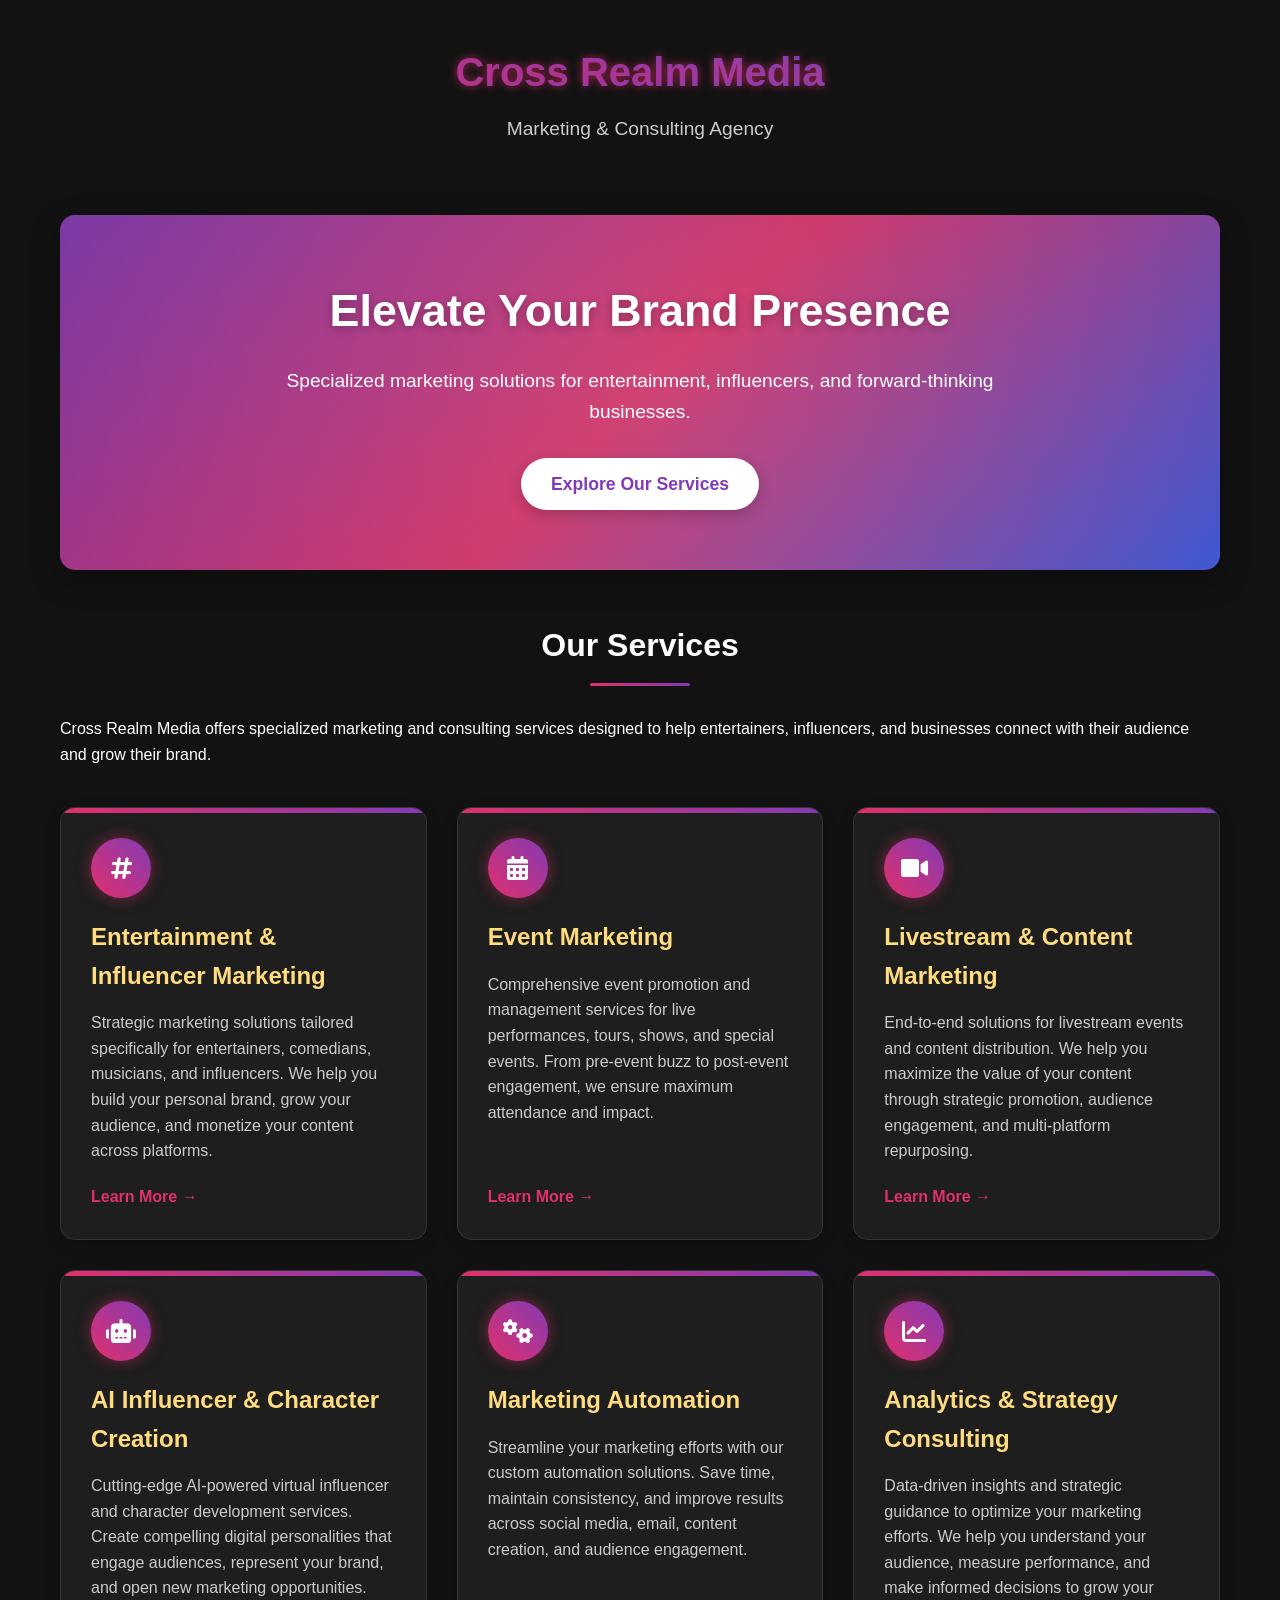
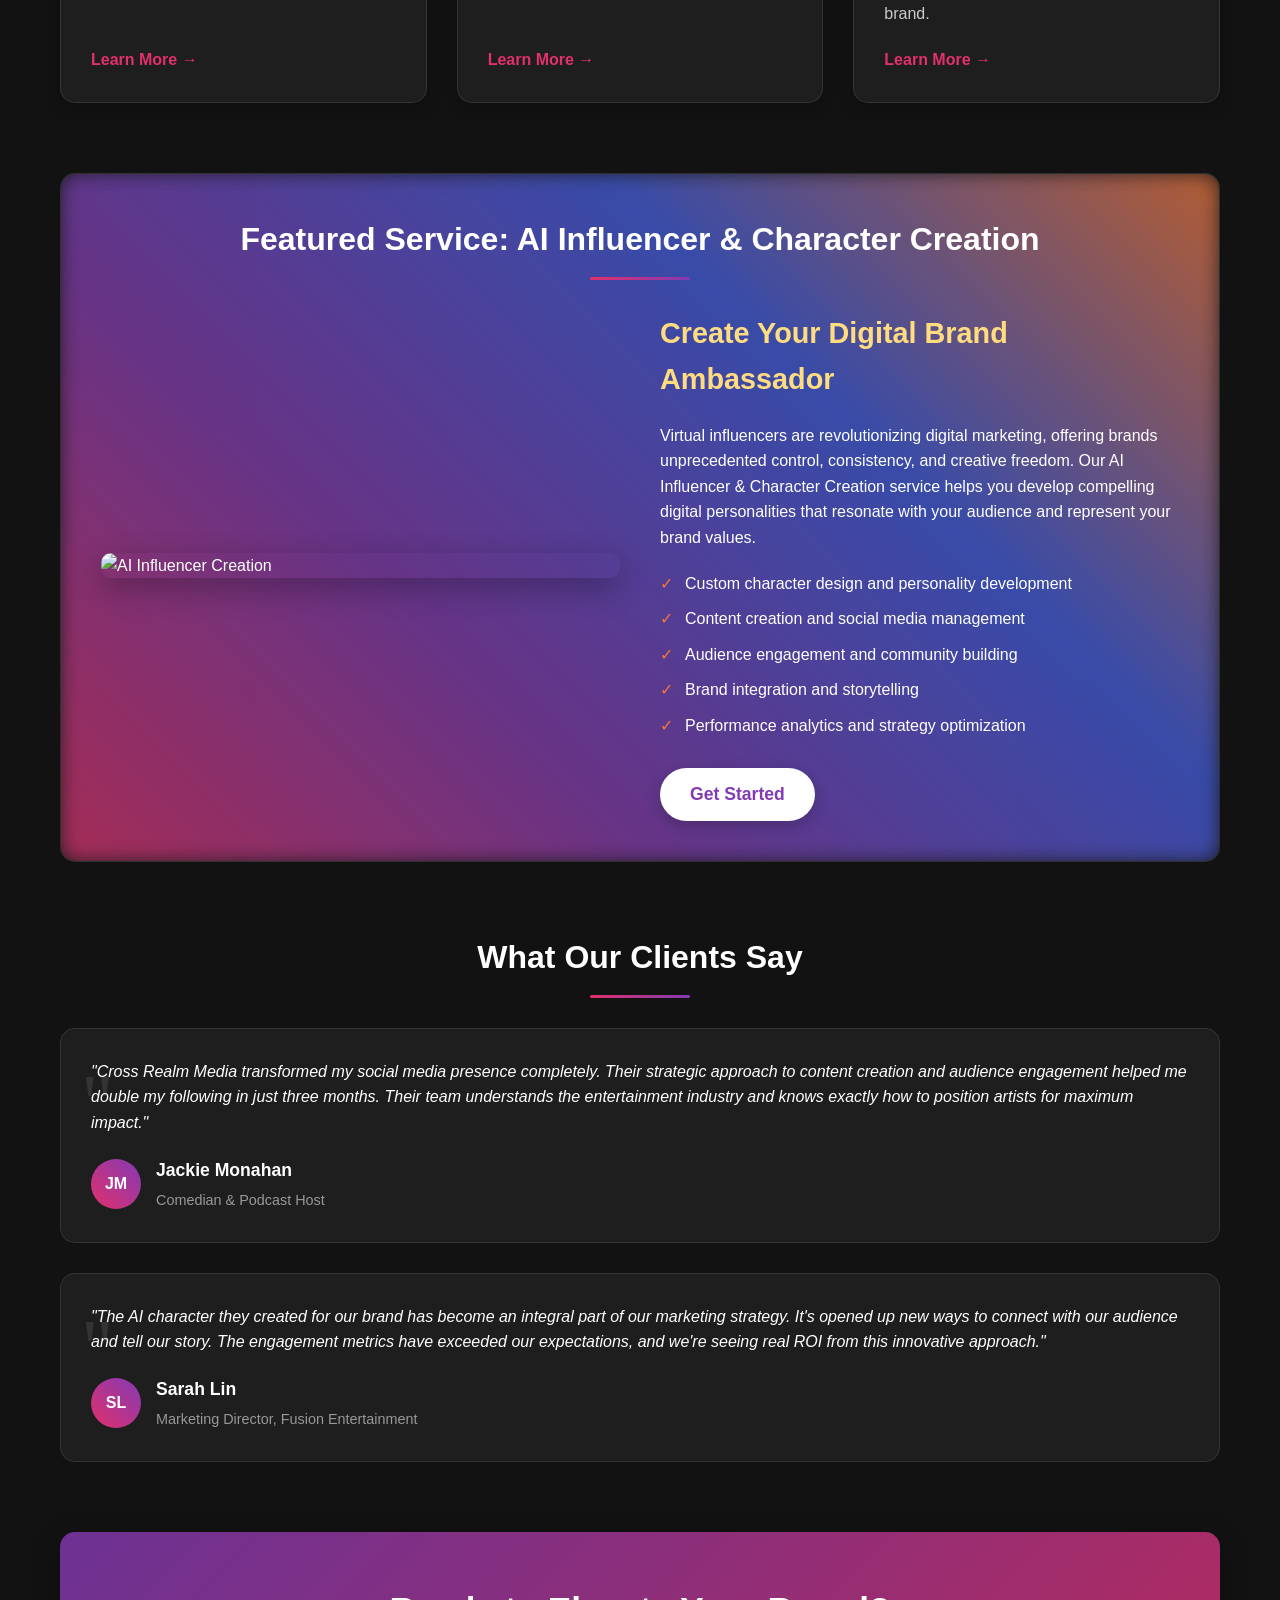
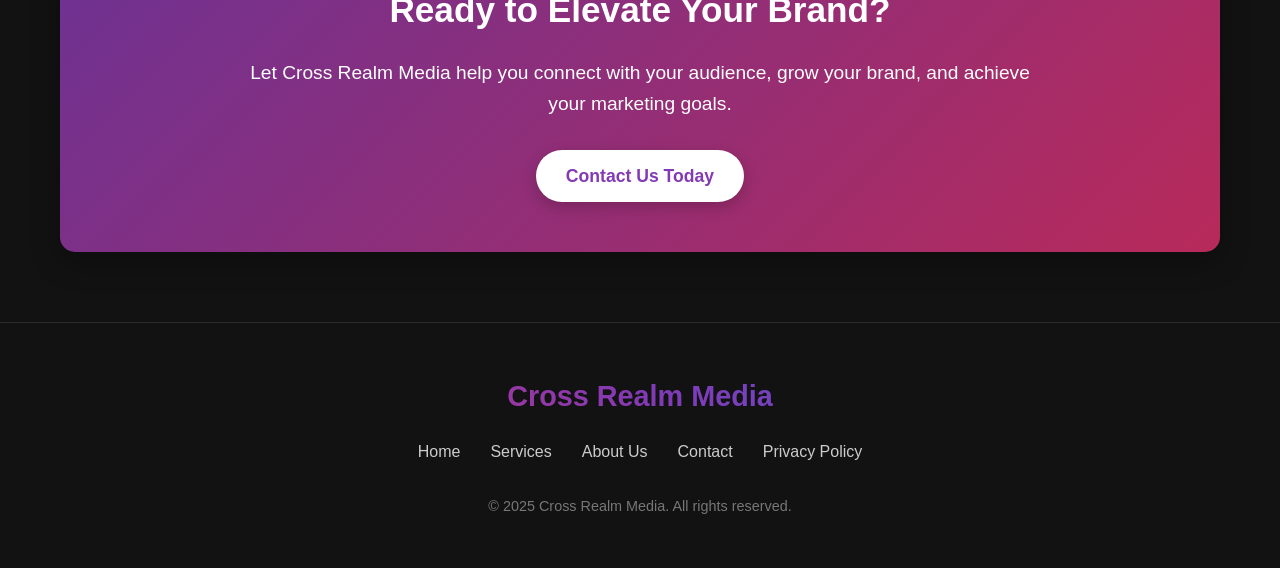
==== index.html @ af44c436 "Add files via upload Update contact buttons and reviewer name" ====
<!DOCTYPE html>
<html lang="en">
<head>
    <meta charset="UTF-8">
    <meta name="viewport" content="width=device-width, initial-scale=1.0">
    <title>Cross Realm Media - Marketing & Consulting Agency</title>
    <style>
        :root {
            --dark-bg: #121212;
            --text-color: #ffffff;
            --accent-pink: #E1306C;
            --accent-purple: #833AB4;
            --accent-orange: #F77737;
            --accent-yellow: #FFDC80;
            --accent-blue: #405DE6;
            --glow: 0 0 10px rgba(225, 48, 108, 0.7);
        }
        
        * {
            margin: 0;
            padding: 0;
            box-sizing: border-box;
        }
        
        body {
            font-family: 'Segoe UI', Tahoma, Geneva, Verdana, sans-serif;
            background-color: var(--dark-bg);
            color: var(--text-color);
            line-height: 1.6;
        }
        
        .container {
            max-width: 1200px;
            margin: 0 auto;
            padding: 0 20px;
        }
        
        header {
            padding: 40px 0;
            text-align: center;
            position: relative;
        }
        
        .logo {
            font-size: 2.5rem;
            font-weight: 700;
            background: linear-gradient(45deg, var(--accent-pink), var(--accent-purple), var(--accent-blue));
            -webkit-background-clip: text;
            background-clip: text;
            -webkit-text-fill-color: transparent;
            margin-bottom: 10px;
            text-shadow: var(--glow);
        }
        
        .tagline {
            font-size: 1.2rem;
            margin-bottom: 30px;
            color: #cccccc;
        }
        
        .hero {
            background: linear-gradient(135deg, rgba(131, 58, 180, 0.9), rgba(225, 48, 108, 0.9), rgba(64, 93, 230, 0.9));
            border-radius: 15px;
            padding: 60px 30px;
            margin-bottom: 50px;
            text-align: center;
            box-shadow: 0 10px 30px rgba(0, 0, 0, 0.3);
            position: relative;
            overflow: hidden;
        }
        
        .hero::before {
            content: '';
            position: absolute;
            top: -50%;
            left: -50%;
            width: 200%;
            height: 200%;
            background: radial-gradient(circle, rgba(255, 255, 255, 0.1) 0%, transparent 60%);
            animation: pulse 15s infinite;
            z-index: 0;
        }
        
        @keyframes pulse {
            0% {
                transform: translate(0, 0);
                opacity: 0.5;
            }
            50% {
                transform: translate(-10%, -10%);
                opacity: 0.3;
            }
            100% {
                transform: translate(0, 0);
                opacity: 0.5;
            }
        }
        
        .hero-content {
            position: relative;
            z-index: 1;
        }
        
        .hero h1 {
            font-size: 2.8rem;
            margin-bottom: 20px;
            text-shadow: 0 2px 10px rgba(0, 0, 0, 0.3);
        }
        
        .hero p {
            font-size: 1.2rem;
            max-width: 800px;
            margin: 0 auto 30px;
        }
        
        .cta-button {
            display: inline-block;
            background-color: #ffffff;
            color: var(--accent-purple);
            padding: 12px 30px;
            border-radius: 30px;
            font-weight: 600;
            font-size: 1.1rem;
            text-decoration: none;
            transition: all 0.3s ease;
            box-shadow: 0 5px 15px rgba(0, 0, 0, 0.2);
        }
        
        .cta-button:hover {
            transform: translateY(-3px);
            box-shadow: 0 8px 20px rgba(0, 0, 0, 0.3);
            background: linear-gradient(45deg, var(--accent-pink), var(--accent-purple));
            color: white;
        }
        
        .section {
            margin-bottom: 70px;
            position: relative;
        }
        
        .section-title {
            font-size: 2rem;
            margin-bottom: 30px;
            text-align: center;
            position: relative;
            padding-bottom: 15px;
        }
        
        .section-title::after {
            content: '';
            position: absolute;
            bottom: 0;
            left: 50%;
            transform: translateX(-50%);
            width: 100px;
            height: 3px;
            background: linear-gradient(to right, var(--accent-pink), var(--accent-purple));
            border-radius: 3px;
        }
        
        .services-grid {
            display: grid;
            grid-template-columns: repeat(auto-fill, minmax(350px, 1fr));
            gap: 30px;
            margin-top: 40px;
        }
        
        .service-card {
            background: rgba(255, 255, 255, 0.05);
            border-radius: 15px;
            padding: 30px;
            transition: all 0.3s ease;
            position: relative;
            overflow: hidden;
            border: 1px solid rgba(255, 255, 255, 0.1);
            box-shadow: 0 5px 15px rgba(0, 0, 0, 0.2);
            height: 100%;
            display: flex;
            flex-direction: column;
        }
        
        .service-card::before {
            content: '';
            position: absolute;
            top: 0;
            left: 0;
            width: 100%;
            height: 5px;
            background: linear-gradient(to right, var(--accent-pink), var(--accent-purple));
        }
        
        .service-card:hover {
            transform: translateY(-10px);
            box-shadow: 0 15px 30px rgba(0, 0, 0, 0.3);
            border-color: rgba(255, 255, 255, 0.2);
        }
        
        .service-card h3 {
            font-size: 1.5rem;
            margin-bottom: 15px;
            color: var(--accent-yellow);
        }
        
        .service-card p {
            margin-bottom: 20px;
            color: #cccccc;
            flex-grow: 1;
        }
        
        .service-icon {
            width: 60px;
            height: 60px;
            background: linear-gradient(45deg, var(--accent-pink), var(--accent-purple));
            border-radius: 50%;
            display: flex;
            align-items: center;
            justify-content: center;
            margin-bottom: 20px;
            box-shadow: 0 0 15px rgba(225, 48, 108, 0.5);
        }
        
        .service-icon i {
            font-size: 24px;
            color: white;
        }
        
        .learn-more {
            display: inline-block;
            color: var(--accent-pink);
            text-decoration: none;
            font-weight: 600;
            transition: all 0.3s ease;
            margin-top: auto;
        }
        
        .learn-more:hover {
            color: var(--accent-yellow);
            transform: translateX(5px);
        }
        
        .featured-section {
            background: rgba(255, 255, 255, 0.03);
            border-radius: 15px;
            padding: 40px;
            margin-top: 50px;
            border: 1px solid rgba(255, 255, 255, 0.1);
            position: relative;
            overflow: hidden;
        }
        
        .featured-section::before {
            content: '';
            position: absolute;
            top: -2px;
            left: -2px;
            right: -2px;
            bottom: -2px;
            background: linear-gradient(45deg, var(--accent-pink), var(--accent-purple), var(--accent-blue), var(--accent-orange));
            border-radius: 17px;
            z-index: -1;
            filter: blur(10px);
            opacity: 0.7;
            animation: glowAnimation 10s linear infinite;
        }
        
        @keyframes glowAnimation {
            0% {
                background-position: 0 0;
            }
            50% {
                background-position: 400% 0;
            }
            100% {
                background-position: 0 0;
            }
        }
        
        .featured-content {
            display: flex;
            flex-wrap: wrap;
            align-items: center;
            gap: 40px;
        }
        
        .featured-image {
            flex: 1;
            min-width: 300px;
            border-radius: 10px;
            overflow: hidden;
            box-shadow: 0 10px 30px rgba(0, 0, 0, 0.3);
        }
        
        .featured-image img {
            width: 100%;
            height: auto;
            display: block;
        }
        
        .featured-text {
            flex: 1;
            min-width: 300px;
        }
        
        .featured-text h3 {
            font-size: 1.8rem;
            margin-bottom: 20px;
            color: var(--accent-yellow);
        }
        
        .featured-text p {
            margin-bottom: 20px;
        }
        
        .featured-list {
            list-style: none;
            margin-top: 20px;
            margin-bottom: 30px;
        }
        
        .featured-list li {
            padding-left: 25px;
            position: relative;
            margin-bottom: 10px;
        }
        
        .featured-list li::before {
            content: '✓';
            position: absolute;
            left: 0;
            color: var(--accent-orange);
        }
        
        .testimonials {
            margin-top: 70px;
        }
        
        .testimonial-card {
            background: rgba(255, 255, 255, 0.05);
            border-radius: 15px;
            padding: 30px;
            margin-bottom: 30px;
            position: relative;
            border: 1px solid rgba(255, 255, 255, 0.1);
        }
        
        .testimonial-card::before {
            content: '"';
            position: absolute;
            top: 10px;
            left: 20px;
            font-size: 5rem;
            color: rgba(255, 255, 255, 0.1);
            font-family: Georgia, serif;
        }
        
        .testimonial-content {
            font-style: italic;
            margin-bottom: 20px;
            position: relative;
            z-index: 1;
        }
        
        .testimonial-author {
            display: flex;
            align-items: center;
        }
        
        .author-avatar {
            width: 50px;
            height: 50px;
            border-radius: 50%;
            margin-right: 15px;
            background: linear-gradient(45deg, var(--accent-pink), var(--accent-purple));
            display: flex;
            align-items: center;
            justify-content: center;
            font-weight: bold;
            color: white;
        }
        
        .author-info h5 {
            font-size: 1.1rem;
            margin-bottom: 5px;
        }
        
        .author-info p {
            font-size: 0.9rem;
            color: #999;
        }
        
        .cta-section {
            background: linear-gradient(135deg, rgba(131, 58, 180, 0.8), rgba(225, 48, 108, 0.8));
            border-radius: 15px;
            padding: 50px 30px;
            text-align: center;
            margin: 70px 0;
            box-shadow: 0 10px 30px rgba(0, 0, 0, 0.3);
        }
        
        .cta-section h2 {
            font-size: 2.2rem;
            margin-bottom: 20px;
        }
        
        .cta-section p {
            font-size: 1.2rem;
            max-width: 800px;
            margin: 0 auto 30px;
        }
        
        footer {
            padding: 50px 0;
            text-align: center;
            border-top: 1px solid rgba(255, 255, 255, 0.1);
        }
        
        .footer-logo {
            font-size: 1.8rem;
            font-weight: 700;
            background: linear-gradient(45deg, var(--accent-pink), var(--accent-purple), var(--accent-blue));
            -webkit-background-clip: text;
            background-clip: text;
            -webkit-text-fill-color: transparent;
            margin-bottom: 20px;
        }
        
        .footer-links {
            display: flex;
            justify-content: center;
            margin-bottom: 30px;
        }
        
        .footer-links a {
            color: #cccccc;
            margin: 0 15px;
            text-decoration: none;
            transition: color 0.3s ease;
        }
        
        .footer-links a:hover {
            color: var(--accent-pink);
        }
        
        .copyright {
            color: #777;
            font-size: 0.9rem;
        }
        
        /* Responsive styles */
        @media (max-width: 768px) {
            .hero {
                padding: 40px 20px;
            }
            
            .hero h1 {
                font-size: 2rem;
            }
            
            .section-title {
                font-size: 1.8rem;
            }
            
            .services-grid {
                grid-template-columns: 1fr;
            }
            
            .featured-content {
                flex-direction: column;
            }
            
            .featured-section {
                padding: 30px 20px;
            }
        }
        
        /* Animation for cards */
        @keyframes fadeIn {
            from {
                opacity: 0;
                transform: translateY(20px);
            }
            to {
                opacity: 1;
                transform: translateY(0);
            }
        }
        
        .service-card {
            animation: fadeIn 0.6s ease-out forwards;
            opacity: 0;
        }
        
        .service-card:nth-child(1) { animation-delay: 0.1s; }
        .service-card:nth-child(2) { animation-delay: 0.2s; }
        .service-card:nth-child(3) { animation-delay: 0.3s; }
        .service-card:nth-child(4) { animation-delay: 0.4s; }
        .service-card:nth-child(5) { animation-delay: 0.5s; }
        .service-card:nth-child(6) { animation-delay: 0.6s; }
    </style>
    <link rel="stylesheet" href="https://cdnjs.cloudflare.com/ajax/libs/font-awesome/6.0.0-beta3/css/all.min.css">
</head>
<body>
    <header>
        <div class="container">
            <div class="logo">Cross Realm Media</div>
            <div class="tagline">Marketing & Consulting Agency</div>
        </div>
    </header>
    
    <div class="container">
        <section class="hero">
            <div class="hero-content">
                <h1>Elevate Your Brand Presence</h1>
                <p>Specialized marketing solutions for entertainment, influencers, and forward-thinking businesses.</p>
                <a href="#services" class="cta-button">Explore Our Services</a>
            </div>
        </section>
        
        <section id="services" class="section">
            <h2 class="section-title">Our Services</h2>
            <p>Cross Realm Media offers specialized marketing and consulting services designed to help entertainers, influencers, and businesses connect with their audience and grow their brand.</p>
            
            <div class="services-grid">
                <div class="service-card">
                    <div class="service-icon">
                        <i class="fas fa-hashtag"></i>
                    </div>
                    <h3>Entertainment & Influencer Marketing</h3>
                    <p>Strategic marketing solutions tailored specifically for entertainers, comedians, musicians, and influencers. We help you build your personal brand, grow your audience, and monetize your content across platforms.</p>
                    <a href="#" class="learn-more">Learn More →</a>
                </div>
                
                <div class="service-card">
                    <div class="service-icon">
                        <i class="fas fa-calendar-alt"></i>
                    </div>
                    <h3>Event Marketing</h3>
                    <p>Comprehensive event promotion and management services for live performances, tours, shows, and special events. From pre-event buzz to post-event engagement, we ensure maximum attendance and impact.</p>
                    <a href="#" class="learn-more">Learn More →</a>
                </div>
                
                <div class="service-card">
                    <div class="service-icon">
                        <i class="fas fa-video"></i>
                    </div>
                    <h3>Livestream & Content Marketing</h3>
                    <p>End-to-end solutions for livestream events and content distribution. We help you maximize the value of your content through strategic promotion, audience engagement, and multi-platform repurposing.</p>
                    <a href="#" class="learn-more">Learn More →</a>
                </div>
                
                <div class="service-card">
                    <div class="service-icon">
                        <i class="fas fa-robot"></i>
                    </div>
                    <h3>AI Influencer & Character Creation</h3>
                    <p>Cutting-edge AI-powered virtual influencer and character development services. Create compelling digital personalities that engage audiences, represent your brand, and open new marketing opportunities.</p>
                    <a href="#" class="learn-more">Learn More →</a>
                </div>
                
                <div class="service-card">
                    <div class="service-icon">
                        <i class="fas fa-cogs"></i>
                    </div>
                    <h3>Marketing Automation</h3>
                    <p>Streamline your marketing efforts with our custom automation solutions. Save time, maintain consistency, and improve results across social media, email, content creation, and audience engagement.</p>
                    <a href="#" class="learn-more">Learn More →</a>
                </div>
                
                <div class="service-card">
                    <div class="service-icon">
                        <i class="fas fa-chart-line"></i>
                    </div>
                    <h3>Analytics & Strategy Consulting</h3>
                    <p>Data-driven insights and strategic guidance to optimize your marketing efforts. We help you understand your audience, measure performance, and make informed decisions to grow your brand.</p>
                    <a href="#" class="learn-more">Learn More →</a>
                </div>
            </div>
        </section>
        
        <section class="featured-section">
            <h2 class="section-title">Featured Service: AI Influencer & Character Creation</h2>
            
            <div class="featured-content">
                <div class="featured-image">
                    <img src="https://images.unsplash.com/photo-1633265486064-086b219458ec?ixlib=rb-4.0.3&ixid=M3wxMjA3fDB8MHxwaG90by1wYWdlfHx8fGVufDB8fHx8fA%3D%3D&auto=format&fit=crop&w=600&q=80" alt="AI Influencer Creation">
                </div>
                
                <div class="featured-text">
                    <h3>Create Your Digital Brand Ambassador</h3>
                    <p>Virtual influencers are revolutionizing digital marketing, offering brands unprecedented control, consistency, and creative freedom. Our AI Influencer & Character Creation service helps you develop compelling digital personalities that resonate with your audience and represent your brand values.</p>
                    
                    <ul class="featured-list">
                        <li>Custom character design and personality development</li>
                        <li>Content creation and social media management</li>
                        <li>Audience engagement and community building</li>
                        <li>Brand integration and storytelling</li>
                        <li>Performance analytics and strategy optimization</li>
                    </ul>
                    
                    <a href="mailto:Jay@crossrealmmedia.com" class="cta-button">Get Started</a>
                </div>
            </div>
        </section>
        
        <section class="testimonials">
            <h2 class="section-title">What Our Clients Say</h2>
            
            <div class="testimonial-card">
                <div class="testimonial-content">
                    "Cross Realm Media transformed my social media presence completely. Their strategic approach to content creation and audience engagement helped me double my following in just three months. Their team understands the entertainment industry and knows exactly how to position artists for maximum impact."
                </div>
                <div class="testimonial-author">
                    <div class="author-avatar">JM</div>
                    <div class="author-info">
                        <h5>Jackie Monahan</h5>
                        <p>Comedian & Podcast Host</p>
                    </div>
                </div>
            </div>
            
            <div class="testimonial-card">
                <div class="testimonial-content">
                    "The AI character they created for our brand has become an integral part of our marketing strategy. It's opened up new ways to connect with our audience and tell our story. The engagement metrics have exceeded our expectations, and we're seeing real ROI from this innovative approach."
                </div>
                <div class="testimonial-author">
                    <div class="author-avatar">SL</div>
                    <div class="author-info">
                        <h5>Sarah Lin</h5>
                        <p>Marketing Director, Fusion Entertainment</p>
                    </div>
                </div>
            </div>
        </section>
        
        <section class="cta-section">
            <h2>Ready to Elevate Your Brand?</h2>
            <p>Let Cross Realm Media help you connect with your audience, grow your brand, and achieve your marketing goals.</p>
            <a href="mailto:Jay@crossrealmmedia.com" class="cta-button">Contact Us Today</a>
        </section>
    </div>
    
    <footer>
        <div class="container">
            <div class="footer-logo">Cross Realm Media</div>
            <div class="footer-links">
                <a href="#">Home</a>
                <a href="#services">Services</a>
                <a href="#">About Us</a>
                <a href="#">Contact</a>
                <a href="#">Privacy Policy</a>
            </div>
            <div class="copyright">© 2025 Cross Realm Media. All rights reserved.</div>
        </div>
    </footer>
</body>
</html>
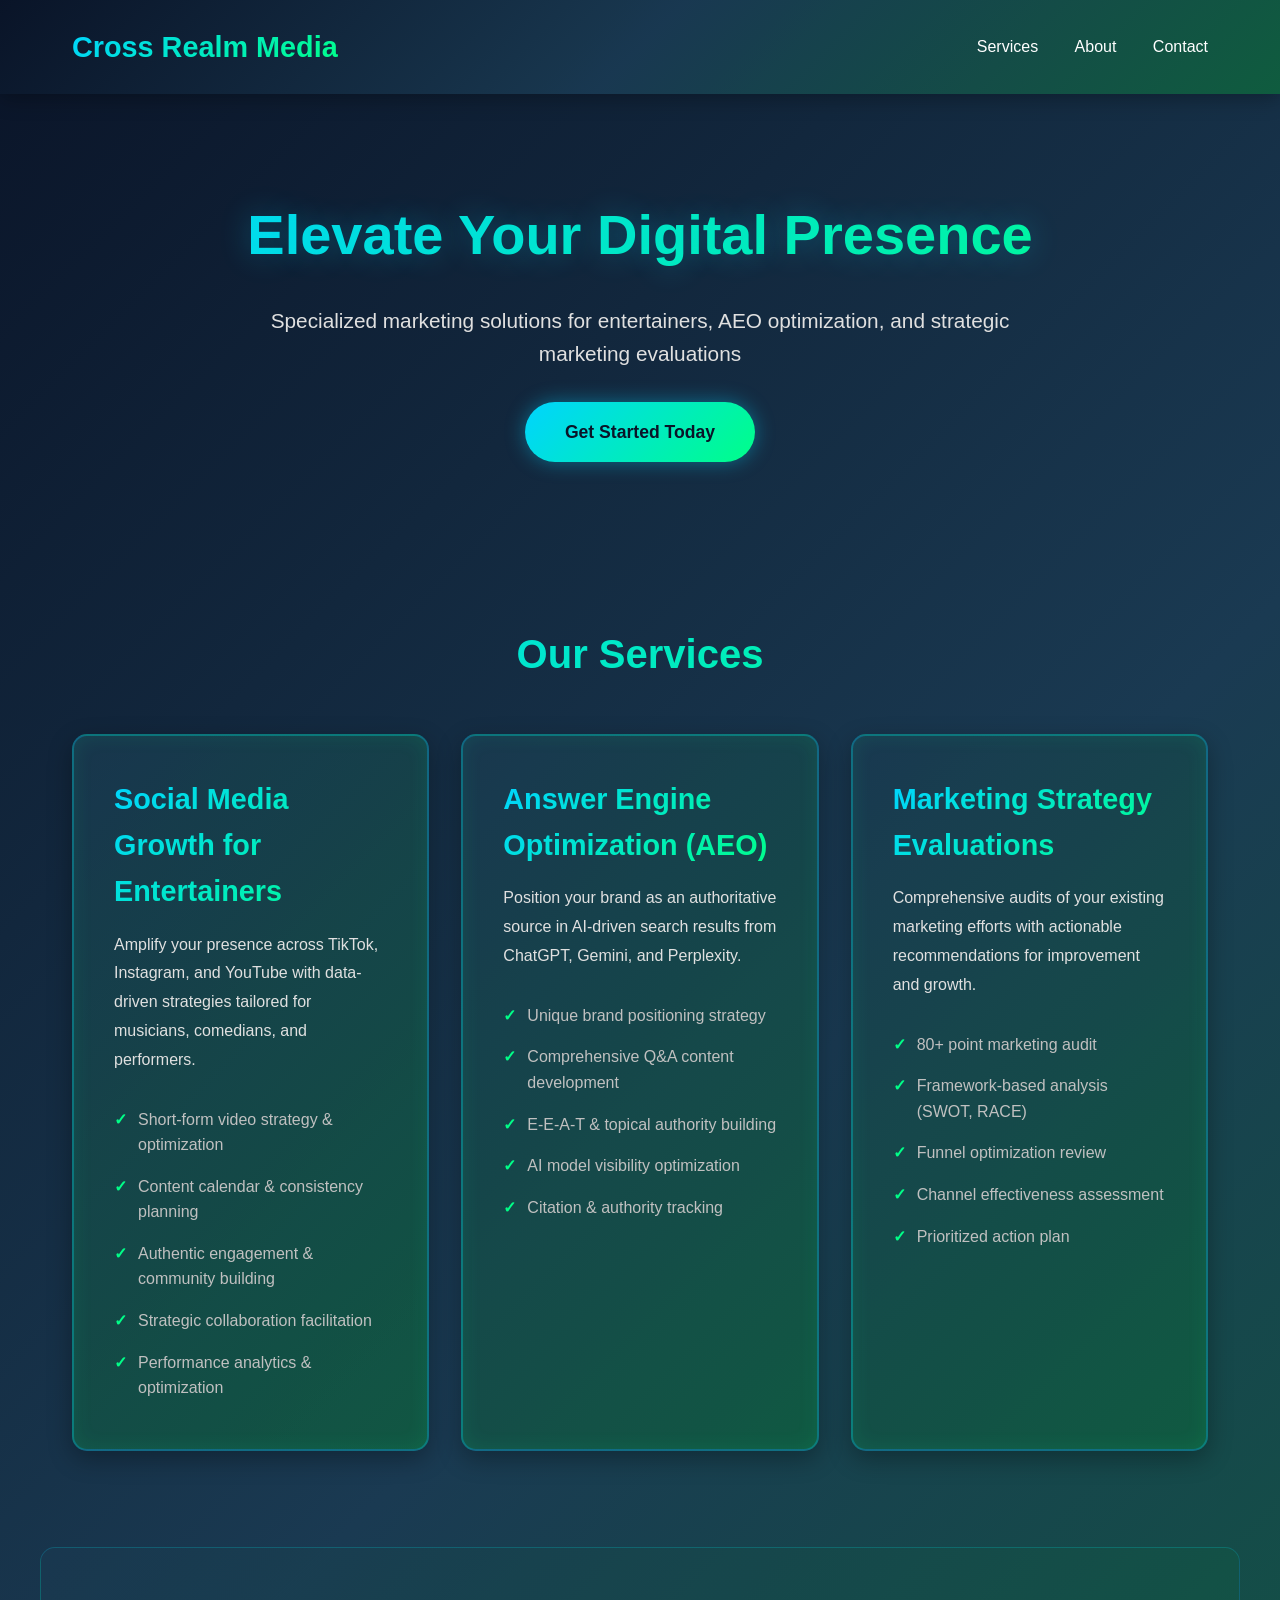
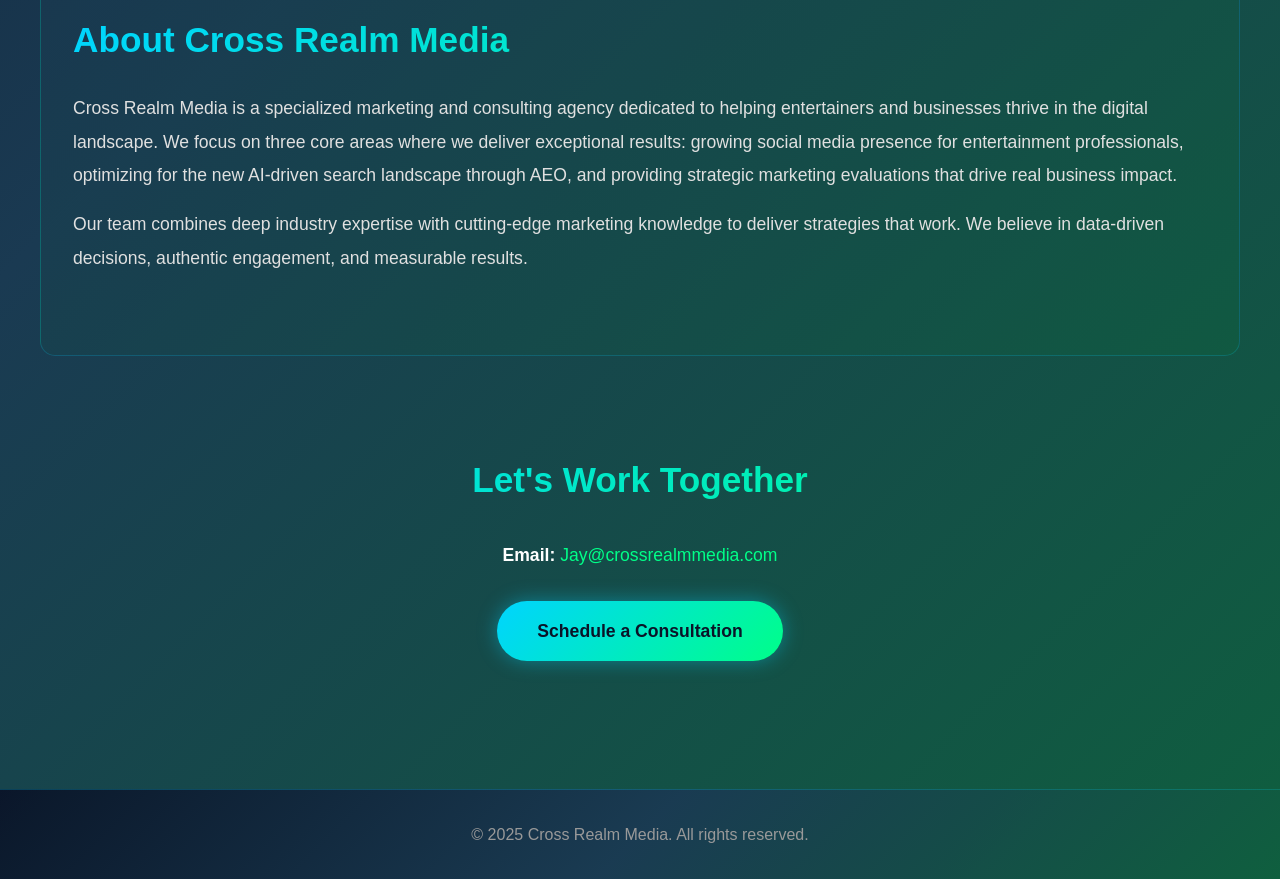
==== commit dc17d637: "Add files via upload" ====
--- a/index.html
+++ b/index.html
@@ -3,654 +3,384 @@
 <head>
     <meta charset="UTF-8">
     <meta name="viewport" content="width=device-width, initial-scale=1.0">
-    <title>Cross Realm Media - Marketing & Consulting Agency</title>
+    <title>Cross Realm Media - Social Media Growth, AEO & Marketing Strategy</title>
     <style>
-        :root {
-            --dark-bg: #121212;
-            --text-color: #ffffff;
-            --accent-pink: #E1306C;
-            --accent-purple: #833AB4;
-            --accent-orange: #F77737;
-            --accent-yellow: #FFDC80;
-            --accent-blue: #405DE6;
-            --glow: 0 0 10px rgba(225, 48, 108, 0.7);
-        }
-        
         * {
             margin: 0;
             padding: 0;
             box-sizing: border-box;
         }
-        
+
         body {
             font-family: 'Segoe UI', Tahoma, Geneva, Verdana, sans-serif;
-            background-color: var(--dark-bg);
-            color: var(--text-color);
             line-height: 1.6;
-        }
-        
-        .container {
-            max-width: 1200px;
-            margin: 0 auto;
-            padding: 0 20px;
-        }
-        
+            color: #333;
+            background: linear-gradient(135deg, #0a1428 0%, #1a3a52 50%, #0f5f3f 100%);
+            min-height: 100vh;
+        }
+
+        /* Header & Navigation */
         header {
-            padding: 40px 0;
-            text-align: center;
+            background: linear-gradient(135deg, rgba(10, 20, 40, 0.95) 0%, rgba(26, 58, 82, 0.95) 50%, rgba(15, 95, 63, 0.95) 100%);
+            padding: 1.5rem 0;
+            position: sticky;
+            top: 0;
+            z-index: 100;
+            box-shadow: 0 4px 20px rgba(0, 0, 0, 0.3);
+        }
+
+        .header-container {
+            max-width: 1200px;
+            margin: 0 auto;
+            padding: 0 2rem;
+            display: flex;
+            justify-content: space-between;
+            align-items: center;
+        }
+
+        .logo {
+            font-size: 1.8rem;
+            font-weight: bold;
+            background: linear-gradient(135deg, #00d4ff 0%, #00ff88 100%);
+            -webkit-background-clip: text;
+            -webkit-text-fill-color: transparent;
+            background-clip: text;
+            text-decoration: none;
+        }
+
+        nav a {
+            color: #fff;
+            text-decoration: none;
+            margin-left: 2rem;
+            font-weight: 500;
+            transition: color 0.3s ease;
             position: relative;
         }
-        
-        .logo {
-            font-size: 2.5rem;
-            font-weight: 700;
-            background: linear-gradient(45deg, var(--accent-pink), var(--accent-purple), var(--accent-blue));
-            -webkit-background-clip: text;
-            background-clip: text;
-            -webkit-text-fill-color: transparent;
-            margin-bottom: 10px;
-            text-shadow: var(--glow);
-        }
-        
-        .tagline {
-            font-size: 1.2rem;
-            margin-bottom: 30px;
-            color: #cccccc;
-        }
-        
-        .hero {
-            background: linear-gradient(135deg, rgba(131, 58, 180, 0.9), rgba(225, 48, 108, 0.9), rgba(64, 93, 230, 0.9));
-            border-radius: 15px;
-            padding: 60px 30px;
-            margin-bottom: 50px;
-            text-align: center;
-            box-shadow: 0 10px 30px rgba(0, 0, 0, 0.3);
-            position: relative;
-            overflow: hidden;
-        }
-        
-        .hero::before {
+
+        nav a:hover {
+            color: #00ff88;
+        }
+
+        nav a::after {
             content: '';
             position: absolute;
-            top: -50%;
-            left: -50%;
-            width: 200%;
-            height: 200%;
-            background: radial-gradient(circle, rgba(255, 255, 255, 0.1) 0%, transparent 60%);
-            animation: pulse 15s infinite;
-            z-index: 0;
-        }
-        
-        @keyframes pulse {
-            0% {
-                transform: translate(0, 0);
-                opacity: 0.5;
-            }
-            50% {
-                transform: translate(-10%, -10%);
-                opacity: 0.3;
-            }
-            100% {
-                transform: translate(0, 0);
-                opacity: 0.5;
-            }
-        }
-        
-        .hero-content {
-            position: relative;
-            z-index: 1;
-        }
-        
+            bottom: -5px;
+            left: 0;
+            width: 0;
+            height: 2px;
+            background: linear-gradient(90deg, #00d4ff, #00ff88);
+            transition: width 0.3s ease;
+        }
+
+        nav a:hover::after {
+            width: 100%;
+        }
+
+        /* Hero Section */
+        .hero {
+            max-width: 1200px;
+            margin: 0 auto;
+            padding: 6rem 2rem;
+            text-align: center;
+            color: white;
+        }
+
         .hero h1 {
-            font-size: 2.8rem;
-            margin-bottom: 20px;
-            text-shadow: 0 2px 10px rgba(0, 0, 0, 0.3);
-        }
-        
+            font-size: 3.5rem;
+            margin-bottom: 1.5rem;
+            background: linear-gradient(135deg, #00d4ff 0%, #00ff88 100%);
+            -webkit-background-clip: text;
+            -webkit-text-fill-color: transparent;
+            background-clip: text;
+            text-shadow: 0 0 30px rgba(0, 212, 255, 0.3);
+        }
+
         .hero p {
-            font-size: 1.2rem;
+            font-size: 1.3rem;
+            margin-bottom: 2rem;
+            color: #e0e0e0;
             max-width: 800px;
-            margin: 0 auto 30px;
-        }
-        
+            margin-left: auto;
+            margin-right: auto;
+        }
+
         .cta-button {
             display: inline-block;
-            background-color: #ffffff;
-            color: var(--accent-purple);
-            padding: 12px 30px;
-            border-radius: 30px;
-            font-weight: 600;
+            padding: 1rem 2.5rem;
+            background: linear-gradient(135deg, #00d4ff 0%, #00ff88 100%);
+            color: #0a1428;
+            text-decoration: none;
+            border-radius: 50px;
+            font-weight: bold;
             font-size: 1.1rem;
-            text-decoration: none;
             transition: all 0.3s ease;
-            box-shadow: 0 5px 15px rgba(0, 0, 0, 0.2);
-        }
-        
+            box-shadow: 0 0 20px rgba(0, 212, 255, 0.4);
+            border: none;
+            cursor: pointer;
+        }
+
         .cta-button:hover {
             transform: translateY(-3px);
-            box-shadow: 0 8px 20px rgba(0, 0, 0, 0.3);
-            background: linear-gradient(45deg, var(--accent-pink), var(--accent-purple));
-            color: white;
-        }
-        
-        .section {
-            margin-bottom: 70px;
-            position: relative;
-        }
-        
+            box-shadow: 0 0 30px rgba(0, 255, 136, 0.6);
+        }
+
+        /* Services Section */
+        .services {
+            max-width: 1200px;
+            margin: 0 auto;
+            padding: 4rem 2rem;
+        }
+
         .section-title {
-            font-size: 2rem;
-            margin-bottom: 30px;
             text-align: center;
-            position: relative;
-            padding-bottom: 15px;
-        }
-        
-        .section-title::after {
-            content: '';
-            position: absolute;
-            bottom: 0;
-            left: 50%;
-            transform: translateX(-50%);
-            width: 100px;
-            height: 3px;
-            background: linear-gradient(to right, var(--accent-pink), var(--accent-purple));
-            border-radius: 3px;
-        }
-        
+            font-size: 2.5rem;
+            margin-bottom: 3rem;
+            color: white;
+            background: linear-gradient(135deg, #00d4ff 0%, #00ff88 100%);
+            -webkit-background-clip: text;
+            -webkit-text-fill-color: transparent;
+            background-clip: text;
+        }
+
         .services-grid {
             display: grid;
-            grid-template-columns: repeat(auto-fill, minmax(350px, 1fr));
-            gap: 30px;
-            margin-top: 40px;
-        }
-        
+            grid-template-columns: repeat(auto-fit, minmax(300px, 1fr));
+            gap: 2rem;
+        }
+
         .service-card {
-            background: rgba(255, 255, 255, 0.05);
+            background: linear-gradient(135deg, rgba(26, 58, 82, 0.8) 0%, rgba(15, 95, 63, 0.8) 100%);
+            padding: 2.5rem;
             border-radius: 15px;
-            padding: 30px;
+            border: 2px solid rgba(0, 212, 255, 0.3);
             transition: all 0.3s ease;
+            box-shadow: 0 8px 25px rgba(0, 0, 0, 0.3), inset 0 0 20px rgba(0, 255, 136, 0.1);
+            color: white;
+        }
+
+        .service-card:hover {
+            border-color: rgba(0, 255, 136, 0.6);
+            box-shadow: 0 12px 35px rgba(0, 212, 255, 0.4), inset 0 0 30px rgba(0, 255, 136, 0.2);
+            transform: translateY(-5px);
+        }
+
+        .service-card h3 {
+            font-size: 1.8rem;
+            margin-bottom: 1rem;
+            background: linear-gradient(135deg, #00d4ff 0%, #00ff88 100%);
+            -webkit-background-clip: text;
+            -webkit-text-fill-color: transparent;
+            background-clip: text;
+        }
+
+        .service-card p {
+            color: #e0e0e0;
+            margin-bottom: 1.5rem;
+            line-height: 1.8;
+        }
+
+        .service-features {
+            list-style: none;
+            margin-top: 1.5rem;
+        }
+
+        .service-features li {
+            padding: 0.5rem 0;
+            padding-left: 1.5rem;
             position: relative;
-            overflow: hidden;
-            border: 1px solid rgba(255, 255, 255, 0.1);
-            box-shadow: 0 5px 15px rgba(0, 0, 0, 0.2);
-            height: 100%;
-            display: flex;
-            flex-direction: column;
-        }
-        
-        .service-card::before {
-            content: '';
-            position: absolute;
-            top: 0;
-            left: 0;
-            width: 100%;
-            height: 5px;
-            background: linear-gradient(to right, var(--accent-pink), var(--accent-purple));
-        }
-        
-        .service-card:hover {
-            transform: translateY(-10px);
-            box-shadow: 0 15px 30px rgba(0, 0, 0, 0.3);
-            border-color: rgba(255, 255, 255, 0.2);
-        }
-        
-        .service-card h3 {
-            font-size: 1.5rem;
-            margin-bottom: 15px;
-            color: var(--accent-yellow);
-        }
-        
-        .service-card p {
-            margin-bottom: 20px;
-            color: #cccccc;
-            flex-grow: 1;
-        }
-        
-        .service-icon {
-            width: 60px;
-            height: 60px;
-            background: linear-gradient(45deg, var(--accent-pink), var(--accent-purple));
-            border-radius: 50%;
-            display: flex;
-            align-items: center;
-            justify-content: center;
-            margin-bottom: 20px;
-            box-shadow: 0 0 15px rgba(225, 48, 108, 0.5);
-        }
-        
-        .service-icon i {
-            font-size: 24px;
-            color: white;
-        }
-        
-        .learn-more {
-            display: inline-block;
-            color: var(--accent-pink);
-            text-decoration: none;
-            font-weight: 600;
-            transition: all 0.3s ease;
-            margin-top: auto;
-        }
-        
-        .learn-more:hover {
-            color: var(--accent-yellow);
-            transform: translateX(5px);
-        }
-        
-        .featured-section {
-            background: rgba(255, 255, 255, 0.03);
-            border-radius: 15px;
-            padding: 40px;
-            margin-top: 50px;
-            border: 1px solid rgba(255, 255, 255, 0.1);
-            position: relative;
-            overflow: hidden;
-        }
-        
-        .featured-section::before {
-            content: '';
-            position: absolute;
-            top: -2px;
-            left: -2px;
-            right: -2px;
-            bottom: -2px;
-            background: linear-gradient(45deg, var(--accent-pink), var(--accent-purple), var(--accent-blue), var(--accent-orange));
-            border-radius: 17px;
-            z-index: -1;
-            filter: blur(10px);
-            opacity: 0.7;
-            animation: glowAnimation 10s linear infinite;
-        }
-        
-        @keyframes glowAnimation {
-            0% {
-                background-position: 0 0;
-            }
-            50% {
-                background-position: 400% 0;
-            }
-            100% {
-                background-position: 0 0;
-            }
-        }
-        
-        .featured-content {
-            display: flex;
-            flex-wrap: wrap;
-            align-items: center;
-            gap: 40px;
-        }
-        
-        .featured-image {
-            flex: 1;
-            min-width: 300px;
-            border-radius: 10px;
-            overflow: hidden;
-            box-shadow: 0 10px 30px rgba(0, 0, 0, 0.3);
-        }
-        
-        .featured-image img {
-            width: 100%;
-            height: auto;
-            display: block;
-        }
-        
-        .featured-text {
-            flex: 1;
-            min-width: 300px;
-        }
-        
-        .featured-text h3 {
-            font-size: 1.8rem;
-            margin-bottom: 20px;
-            color: var(--accent-yellow);
-        }
-        
-        .featured-text p {
-            margin-bottom: 20px;
-        }
-        
-        .featured-list {
-            list-style: none;
-            margin-top: 20px;
-            margin-bottom: 30px;
-        }
-        
-        .featured-list li {
-            padding-left: 25px;
-            position: relative;
-            margin-bottom: 10px;
-        }
-        
-        .featured-list li::before {
+            color: #c0c0c0;
+        }
+
+        .service-features li:before {
             content: '✓';
             position: absolute;
             left: 0;
-            color: var(--accent-orange);
-        }
-        
-        .testimonials {
-            margin-top: 70px;
-        }
-        
-        .testimonial-card {
-            background: rgba(255, 255, 255, 0.05);
+            color: #00ff88;
+            font-weight: bold;
+        }
+
+        /* About Section */
+        .about {
+            max-width: 1200px;
+            margin: 0 auto;
+            padding: 4rem 2rem;
+            background: linear-gradient(135deg, rgba(26, 58, 82, 0.5) 0%, rgba(15, 95, 63, 0.5) 100%);
             border-radius: 15px;
-            padding: 30px;
-            margin-bottom: 30px;
-            position: relative;
-            border: 1px solid rgba(255, 255, 255, 0.1);
-        }
-        
-        .testimonial-card::before {
-            content: '"';
-            position: absolute;
-            top: 10px;
-            left: 20px;
-            font-size: 5rem;
-            color: rgba(255, 255, 255, 0.1);
-            font-family: Georgia, serif;
-        }
-        
-        .testimonial-content {
-            font-style: italic;
-            margin-bottom: 20px;
-            position: relative;
-            z-index: 1;
-        }
-        
-        .testimonial-author {
-            display: flex;
-            align-items: center;
-        }
-        
-        .author-avatar {
-            width: 50px;
-            height: 50px;
-            border-radius: 50%;
-            margin-right: 15px;
-            background: linear-gradient(45deg, var(--accent-pink), var(--accent-purple));
-            display: flex;
-            align-items: center;
-            justify-content: center;
-            font-weight: bold;
-            color: white;
-        }
-        
-        .author-info h5 {
+            margin-top: 2rem;
+            margin-bottom: 2rem;
+            border: 1px solid rgba(0, 212, 255, 0.2);
+        }
+
+        .about h2 {
+            font-size: 2.2rem;
+            margin-bottom: 1.5rem;
+            color: white;
+            background: linear-gradient(135deg, #00d4ff 0%, #00ff88 100%);
+            -webkit-background-clip: text;
+            -webkit-text-fill-color: transparent;
+            background-clip: text;
+        }
+
+        .about p {
+            color: #e0e0e0;
             font-size: 1.1rem;
-            margin-bottom: 5px;
-        }
-        
-        .author-info p {
-            font-size: 0.9rem;
-            color: #999;
-        }
-        
-        .cta-section {
-            background: linear-gradient(135deg, rgba(131, 58, 180, 0.8), rgba(225, 48, 108, 0.8));
-            border-radius: 15px;
-            padding: 50px 30px;
+            line-height: 1.9;
+            margin-bottom: 1rem;
+        }
+
+        /* Contact Section */
+        .contact {
+            max-width: 1200px;
+            margin: 0 auto;
+            padding: 4rem 2rem;
             text-align: center;
-            margin: 70px 0;
-            box-shadow: 0 10px 30px rgba(0, 0, 0, 0.3);
-        }
-        
-        .cta-section h2 {
+        }
+
+        .contact h2 {
             font-size: 2.2rem;
-            margin-bottom: 20px;
-        }
-        
-        .cta-section p {
-            font-size: 1.2rem;
-            max-width: 800px;
-            margin: 0 auto 30px;
-        }
-        
-        footer {
-            padding: 50px 0;
-            text-align: center;
-            border-top: 1px solid rgba(255, 255, 255, 0.1);
-        }
-        
-        .footer-logo {
-            font-size: 1.8rem;
-            font-weight: 700;
-            background: linear-gradient(45deg, var(--accent-pink), var(--accent-purple), var(--accent-blue));
-            -webkit-background-clip: text;
-            background-clip: text;
-            -webkit-text-fill-color: transparent;
-            margin-bottom: 20px;
-        }
-        
-        .footer-links {
+            margin-bottom: 2rem;
+            color: white;
+            background: linear-gradient(135deg, #00d4ff 0%, #00ff88 100%);
+            -webkit-background-clip: text;
+            -webkit-text-fill-color: transparent;
+            background-clip: text;
+        }
+
+        .contact-info {
             display: flex;
             justify-content: center;
-            margin-bottom: 30px;
-        }
-        
-        .footer-links a {
-            color: #cccccc;
-            margin: 0 15px;
+            gap: 2rem;
+            flex-wrap: wrap;
+            margin-bottom: 2rem;
+        }
+
+        .contact-item {
+            color: white;
+            font-size: 1.1rem;
+        }
+
+        .contact-item a {
+            color: #00ff88;
             text-decoration: none;
             transition: color 0.3s ease;
         }
-        
-        .footer-links a:hover {
-            color: var(--accent-pink);
-        }
-        
-        .copyright {
-            color: #777;
-            font-size: 0.9rem;
-        }
-        
-        /* Responsive styles */
+
+        .contact-item a:hover {
+            color: #00d4ff;
+        }
+
+        /* Footer */
+        footer {
+            background: linear-gradient(135deg, rgba(10, 20, 40, 0.95) 0%, rgba(26, 58, 82, 0.95) 50%, rgba(15, 95, 63, 0.95) 100%);
+            color: #999;
+            text-align: center;
+            padding: 2rem;
+            margin-top: 4rem;
+            border-top: 1px solid rgba(0, 212, 255, 0.2);
+        }
+
+        /* Responsive */
         @media (max-width: 768px) {
-            .hero {
-                padding: 40px 20px;
-            }
-            
             .hero h1 {
-                font-size: 2rem;
-            }
-            
-            .section-title {
-                font-size: 1.8rem;
-            }
-            
+                font-size: 2.5rem;
+            }
+
+            .hero p {
+                font-size: 1rem;
+            }
+
+            nav a {
+                margin-left: 1rem;
+                font-size: 0.9rem;
+            }
+
             .services-grid {
                 grid-template-columns: 1fr;
             }
-            
-            .featured-content {
-                flex-direction: column;
-            }
-            
-            .featured-section {
-                padding: 30px 20px;
-            }
-        }
-        
-        /* Animation for cards */
-        @keyframes fadeIn {
-            from {
-                opacity: 0;
-                transform: translateY(20px);
-            }
-            to {
-                opacity: 1;
-                transform: translateY(0);
-            }
-        }
-        
-        .service-card {
-            animation: fadeIn 0.6s ease-out forwards;
-            opacity: 0;
-        }
-        
-        .service-card:nth-child(1) { animation-delay: 0.1s; }
-        .service-card:nth-child(2) { animation-delay: 0.2s; }
-        .service-card:nth-child(3) { animation-delay: 0.3s; }
-        .service-card:nth-child(4) { animation-delay: 0.4s; }
-        .service-card:nth-child(5) { animation-delay: 0.5s; }
-        .service-card:nth-child(6) { animation-delay: 0.6s; }
+
+            .about {
+                padding: 2rem;
+            }
+        }
     </style>
-    <link rel="stylesheet" href="https://cdnjs.cloudflare.com/ajax/libs/font-awesome/6.0.0-beta3/css/all.min.css">
 </head>
 <body>
     <header>
-        <div class="container">
-            <div class="logo">Cross Realm Media</div>
-            <div class="tagline">Marketing & Consulting Agency</div>
+        <div class="header-container">
+            <a href="#" class="logo">Cross Realm Media</a>
+            <nav>
+                <a href="#services">Services</a>
+                <a href="#about">About</a>
+                <a href="#contact">Contact</a>
+            </nav>
         </div>
     </header>
-    
-    <div class="container">
-        <section class="hero">
-            <div class="hero-content">
-                <h1>Elevate Your Brand Presence</h1>
-                <p>Specialized marketing solutions for entertainment, influencers, and forward-thinking businesses.</p>
-                <a href="#services" class="cta-button">Explore Our Services</a>
+
+    <section class="hero">
+        <h1>Elevate Your Digital Presence</h1>
+        <p>Specialized marketing solutions for entertainers, AEO optimization, and strategic marketing evaluations</p>
+        <a href="mailto:Jay@crossrealmmedia.com" class="cta-button">Get Started Today</a>
+    </section>
+
+    <section id="services" class="services">
+        <h2 class="section-title">Our Services</h2>
+        <div class="services-grid">
+            <div class="service-card">
+                <h3>Social Media Growth for Entertainers</h3>
+                <p>Amplify your presence across TikTok, Instagram, and YouTube with data-driven strategies tailored for musicians, comedians, and performers.</p>
+                <ul class="service-features">
+                    <li>Short-form video strategy & optimization</li>
+                    <li>Content calendar & consistency planning</li>
+                    <li>Authentic engagement & community building</li>
+                    <li>Strategic collaboration facilitation</li>
+                    <li>Performance analytics & optimization</li>
+                </ul>
             </div>
-        </section>
-        
-        <section id="services" class="section">
-            <h2 class="section-title">Our Services</h2>
-            <p>Cross Realm Media offers specialized marketing and consulting services designed to help entertainers, influencers, and businesses connect with their audience and grow their brand.</p>
-            
-            <div class="services-grid">
-                <div class="service-card">
-                    <div class="service-icon">
-                        <i class="fas fa-hashtag"></i>
-                    </div>
-                    <h3>Entertainment & Influencer Marketing</h3>
-                    <p>Strategic marketing solutions tailored specifically for entertainers, comedians, musicians, and influencers. We help you build your personal brand, grow your audience, and monetize your content across platforms.</p>
-                    <a href="#" class="learn-more">Learn More →</a>
-                </div>
-                
-                <div class="service-card">
-                    <div class="service-icon">
-                        <i class="fas fa-calendar-alt"></i>
-                    </div>
-                    <h3>Event Marketing</h3>
-                    <p>Comprehensive event promotion and management services for live performances, tours, shows, and special events. From pre-event buzz to post-event engagement, we ensure maximum attendance and impact.</p>
-                    <a href="#" class="learn-more">Learn More →</a>
-                </div>
-                
-                <div class="service-card">
-                    <div class="service-icon">
-                        <i class="fas fa-video"></i>
-                    </div>
-                    <h3>Livestream & Content Marketing</h3>
-                    <p>End-to-end solutions for livestream events and content distribution. We help you maximize the value of your content through strategic promotion, audience engagement, and multi-platform repurposing.</p>
-                    <a href="#" class="learn-more">Learn More →</a>
-                </div>
-                
-                <div class="service-card">
-                    <div class="service-icon">
-                        <i class="fas fa-robot"></i>
-                    </div>
-                    <h3>AI Influencer & Character Creation</h3>
-                    <p>Cutting-edge AI-powered virtual influencer and character development services. Create compelling digital personalities that engage audiences, represent your brand, and open new marketing opportunities.</p>
-                    <a href="#" class="learn-more">Learn More →</a>
-                </div>
-                
-                <div class="service-card">
-                    <div class="service-icon">
-                        <i class="fas fa-cogs"></i>
-                    </div>
-                    <h3>Marketing Automation</h3>
-                    <p>Streamline your marketing efforts with our custom automation solutions. Save time, maintain consistency, and improve results across social media, email, content creation, and audience engagement.</p>
-                    <a href="#" class="learn-more">Learn More →</a>
-                </div>
-                
-                <div class="service-card">
-                    <div class="service-icon">
-                        <i class="fas fa-chart-line"></i>
-                    </div>
-                    <h3>Analytics & Strategy Consulting</h3>
-                    <p>Data-driven insights and strategic guidance to optimize your marketing efforts. We help you understand your audience, measure performance, and make informed decisions to grow your brand.</p>
-                    <a href="#" class="learn-more">Learn More →</a>
-                </div>
+
+            <div class="service-card">
+                <h3>Answer Engine Optimization (AEO)</h3>
+                <p>Position your brand as an authoritative source in AI-driven search results from ChatGPT, Gemini, and Perplexity.</p>
+                <ul class="service-features">
+                    <li>Unique brand positioning strategy</li>
+                    <li>Comprehensive Q&A content development</li>
+                    <li>E-E-A-T & topical authority building</li>
+                    <li>AI model visibility optimization</li>
+                    <li>Citation & authority tracking</li>
+                </ul>
             </div>
-        </section>
-        
-        <section class="featured-section">
-            <h2 class="section-title">Featured Service: AI Influencer & Character Creation</h2>
-            
-            <div class="featured-content">
-                <div class="featured-image">
-                    <img src="https://images.unsplash.com/photo-1633265486064-086b219458ec?ixlib=rb-4.0.3&ixid=M3wxMjA3fDB8MHxwaG90by1wYWdlfHx8fGVufDB8fHx8fA%3D%3D&auto=format&fit=crop&w=600&q=80" alt="AI Influencer Creation">
-                </div>
-                
-                <div class="featured-text">
-                    <h3>Create Your Digital Brand Ambassador</h3>
-                    <p>Virtual influencers are revolutionizing digital marketing, offering brands unprecedented control, consistency, and creative freedom. Our AI Influencer & Character Creation service helps you develop compelling digital personalities that resonate with your audience and represent your brand values.</p>
-                    
-                    <ul class="featured-list">
-                        <li>Custom character design and personality development</li>
-                        <li>Content creation and social media management</li>
-                        <li>Audience engagement and community building</li>
-                        <li>Brand integration and storytelling</li>
-                        <li>Performance analytics and strategy optimization</li>
-                    </ul>
-                    
-                    <a href="mailto:Jay@crossrealmmedia.com" class="cta-button">Get Started</a>
-                </div>
+
+            <div class="service-card">
+                <h3>Marketing Strategy Evaluations</h3>
+                <p>Comprehensive audits of your existing marketing efforts with actionable recommendations for improvement and growth.</p>
+                <ul class="service-features">
+                    <li>80+ point marketing audit</li>
+                    <li>Framework-based analysis (SWOT, RACE)</li>
+                    <li>Funnel optimization review</li>
+                    <li>Channel effectiveness assessment</li>
+                    <li>Prioritized action plan</li>
+                </ul>
             </div>
-        </section>
-        
-        <section class="testimonials">
-            <h2 class="section-title">What Our Clients Say</h2>
-            
-            <div class="testimonial-card">
-                <div class="testimonial-content">
-                    "Cross Realm Media transformed my social media presence completely. Their strategic approach to content creation and audience engagement helped me double my following in just three months. Their team understands the entertainment industry and knows exactly how to position artists for maximum impact."
-                </div>
-                <div class="testimonial-author">
-                    <div class="author-avatar">JM</div>
-                    <div class="author-info">
-                        <h5>Jackie Monahan</h5>
-                        <p>Comedian & Podcast Host</p>
-                    </div>
-                </div>
+        </div>
+    </section>
+
+    <section id="about" class="about">
+        <h2>About Cross Realm Media</h2>
+        <p>Cross Realm Media is a specialized marketing and consulting agency dedicated to helping entertainers and businesses thrive in the digital landscape. We focus on three core areas where we deliver exceptional results: growing social media presence for entertainment professionals, optimizing for the new AI-driven search landscape through AEO, and providing strategic marketing evaluations that drive real business impact.</p>
+        <p>Our team combines deep industry expertise with cutting-edge marketing knowledge to deliver strategies that work. We believe in data-driven decisions, authentic engagement, and measurable results.</p>
+    </section>
+
+    <section id="contact" class="contact">
+        <h2>Let's Work Together</h2>
+        <div class="contact-info">
+            <div class="contact-item">
+                <strong>Email:</strong> <a href="mailto:Jay@crossrealmmedia.com">Jay@crossrealmmedia.com</a>
             </div>
-            
-            <div class="testimonial-card">
-                <div class="testimonial-content">
-                    "The AI character they created for our brand has become an integral part of our marketing strategy. It's opened up new ways to connect with our audience and tell our story. The engagement metrics have exceeded our expectations, and we're seeing real ROI from this innovative approach."
-                </div>
-                <div class="testimonial-author">
-                    <div class="author-avatar">SL</div>
-                    <div class="author-info">
-                        <h5>Sarah Lin</h5>
-                        <p>Marketing Director, Fusion Entertainment</p>
-                    </div>
-                </div>
-            </div>
-        </section>
-        
-        <section class="cta-section">
-            <h2>Ready to Elevate Your Brand?</h2>
-            <p>Let Cross Realm Media help you connect with your audience, grow your brand, and achieve your marketing goals.</p>
-            <a href="mailto:Jay@crossrealmmedia.com" class="cta-button">Contact Us Today</a>
-        </section>
-    </div>
-    
+        </div>
+        <a href="mailto:Jay@crossrealmmedia.com" class="cta-button">Schedule a Consultation</a>
+    </section>
+
     <footer>
-        <div class="container">
-            <div class="footer-logo">Cross Realm Media</div>
-            <div class="footer-links">
-                <a href="#">Home</a>
-                <a href="#services">Services</a>
-                <a href="#">About Us</a>
-                <a href="#">Contact</a>
-                <a href="#">Privacy Policy</a>
-            </div>
-            <div class="copyright">© 2025 Cross Realm Media. All rights reserved.</div>
-        </div>
+        <p>&copy; 2025 Cross Realm Media. All rights reserved.</p>
     </footer>
 </body>
 </html>
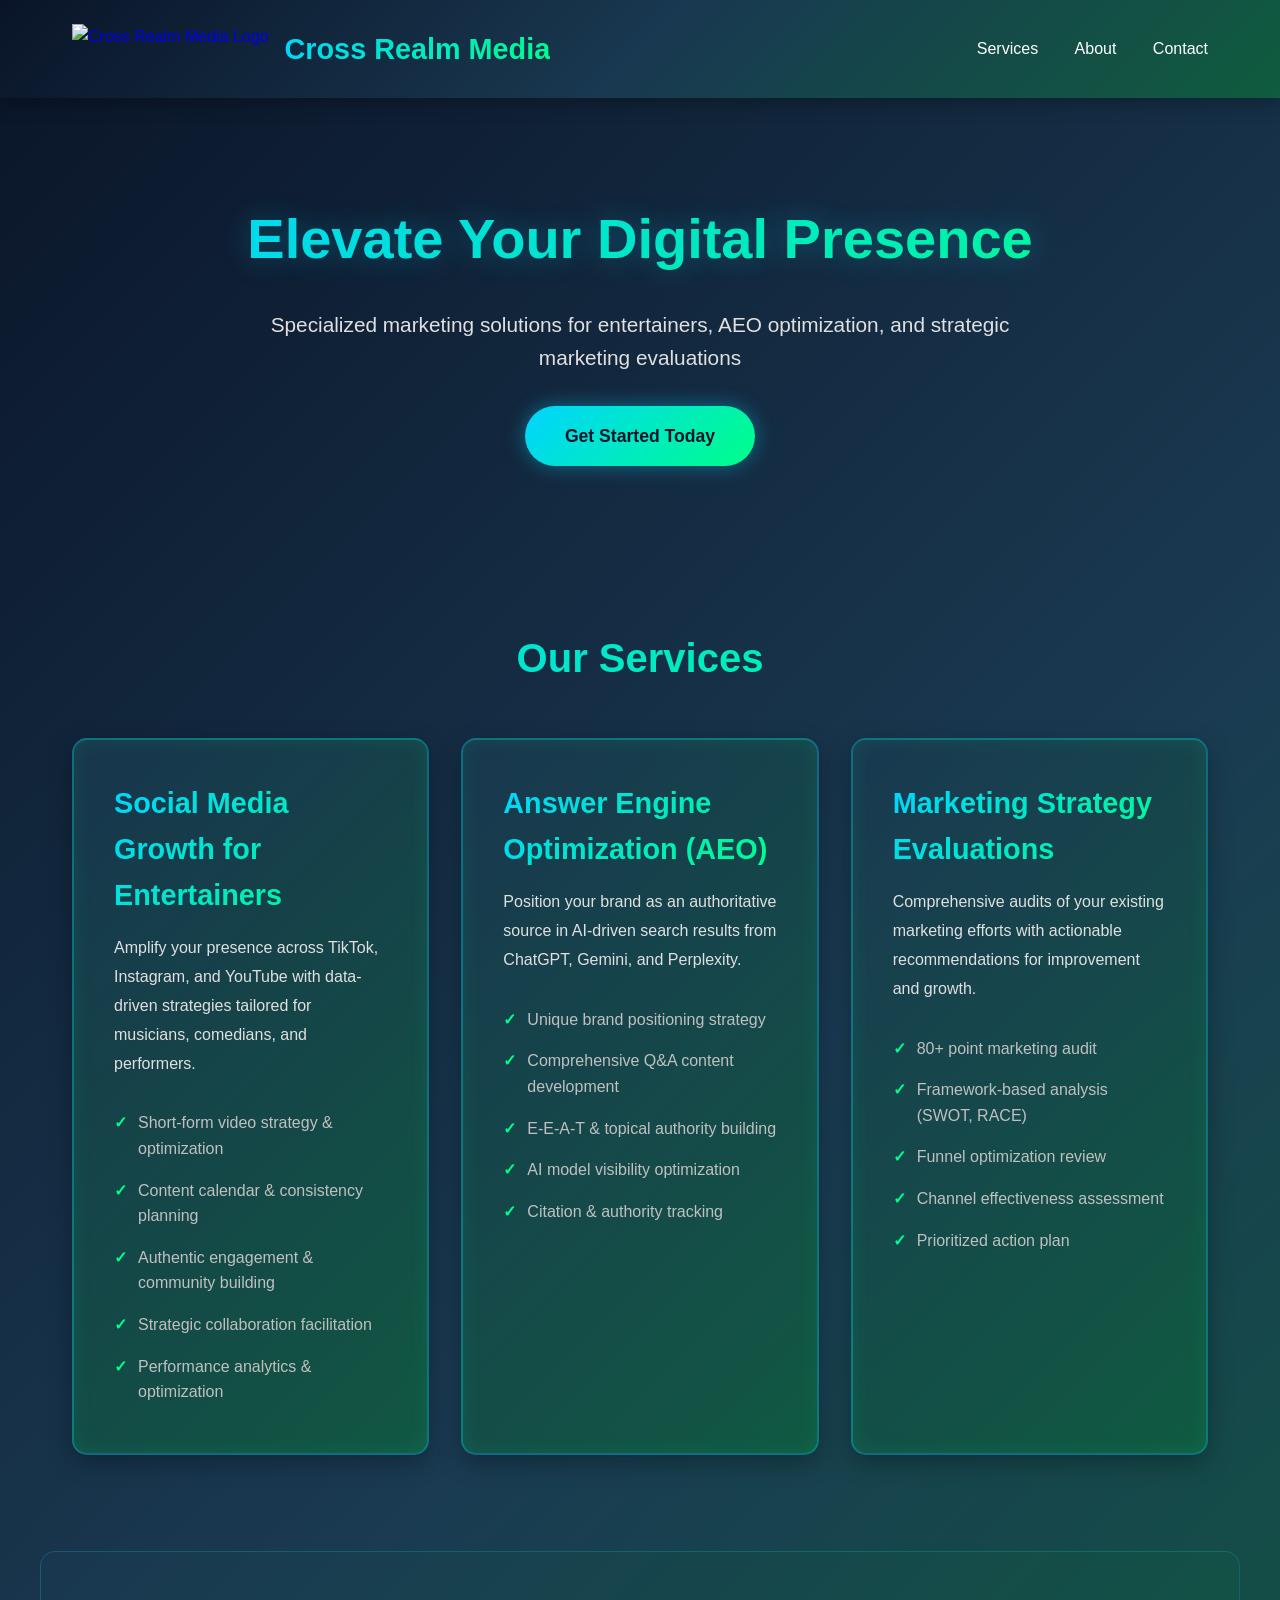
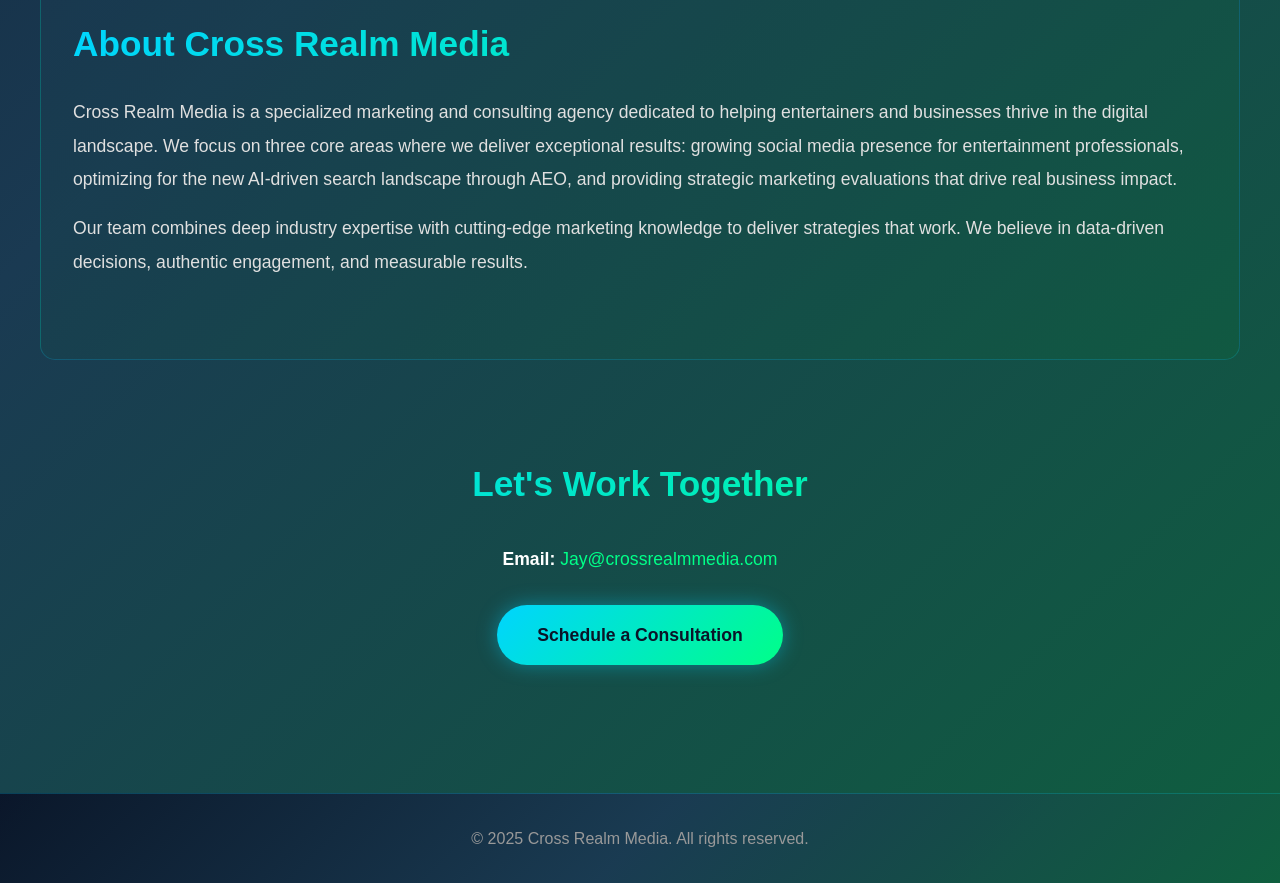
==== commit c2ab3447: "Add files via upload" ====
--- a/index.html
+++ b/index.html
@@ -39,13 +39,24 @@
         }
 
         .logo {
+            display: flex;
+            align-items: center;
+            gap: 1rem;
+            text-decoration: none;
+        }
+
+        .logo img {
+            height: 50px;
+            width: auto;
+        }
+
+        .logo-text {
             font-size: 1.8rem;
             font-weight: bold;
             background: linear-gradient(135deg, #00d4ff 0%, #00ff88 100%);
             -webkit-background-clip: text;
             -webkit-text-fill-color: transparent;
             background-clip: text;
-            text-decoration: none;
         }
 
         nav a {
@@ -307,7 +318,10 @@
 <body>
     <header>
         <div class="header-container">
-            <a href="#" class="logo">Cross Realm Media</a>
+            <a href="#" class="logo">
+                <img src="logo.png" alt="Cross Realm Media Logo">
+                <span class="logo-text">Cross Realm Media</span>
+            </a>
             <nav>
                 <a href="#services">Services</a>
                 <a href="#about">About</a>
@@ -319,7 +333,7 @@
     <section class="hero">
         <h1>Elevate Your Digital Presence</h1>
         <p>Specialized marketing solutions for entertainers, AEO optimization, and strategic marketing evaluations</p>
-        <a href="mailto:Jay@crossrealmmedia.com" class="cta-button">Get Started Today</a>
+        <a href="https://calendly.com/jay-crossrealmmedia" class="cta-button">Get Started Today</a>
     </section>
 
     <section id="services" class="services">
@@ -376,7 +390,7 @@
                 <strong>Email:</strong> <a href="mailto:Jay@crossrealmmedia.com">Jay@crossrealmmedia.com</a>
             </div>
         </div>
-        <a href="mailto:Jay@crossrealmmedia.com" class="cta-button">Schedule a Consultation</a>
+        <a href="https://calendly.com/jay-crossrealmmedia" class="cta-button">Schedule a Consultation</a>
     </section>
 
     <footer>
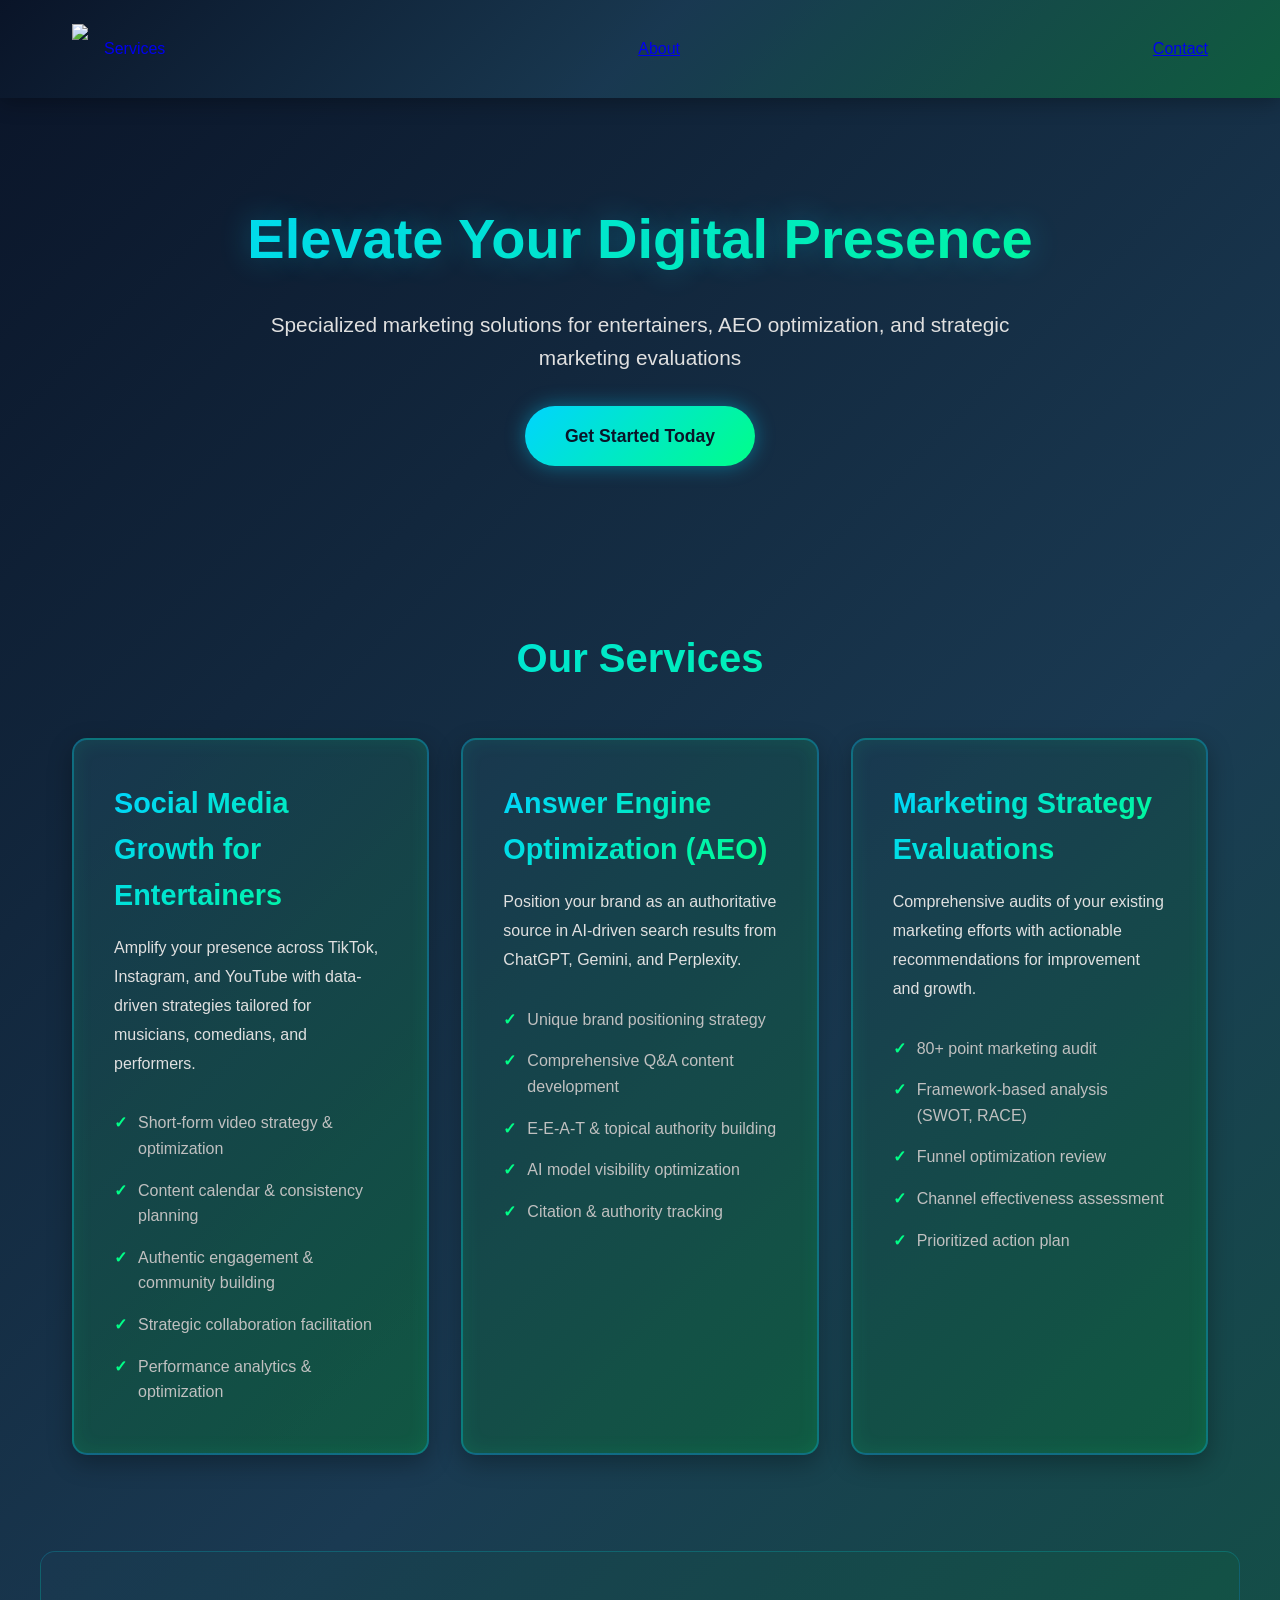
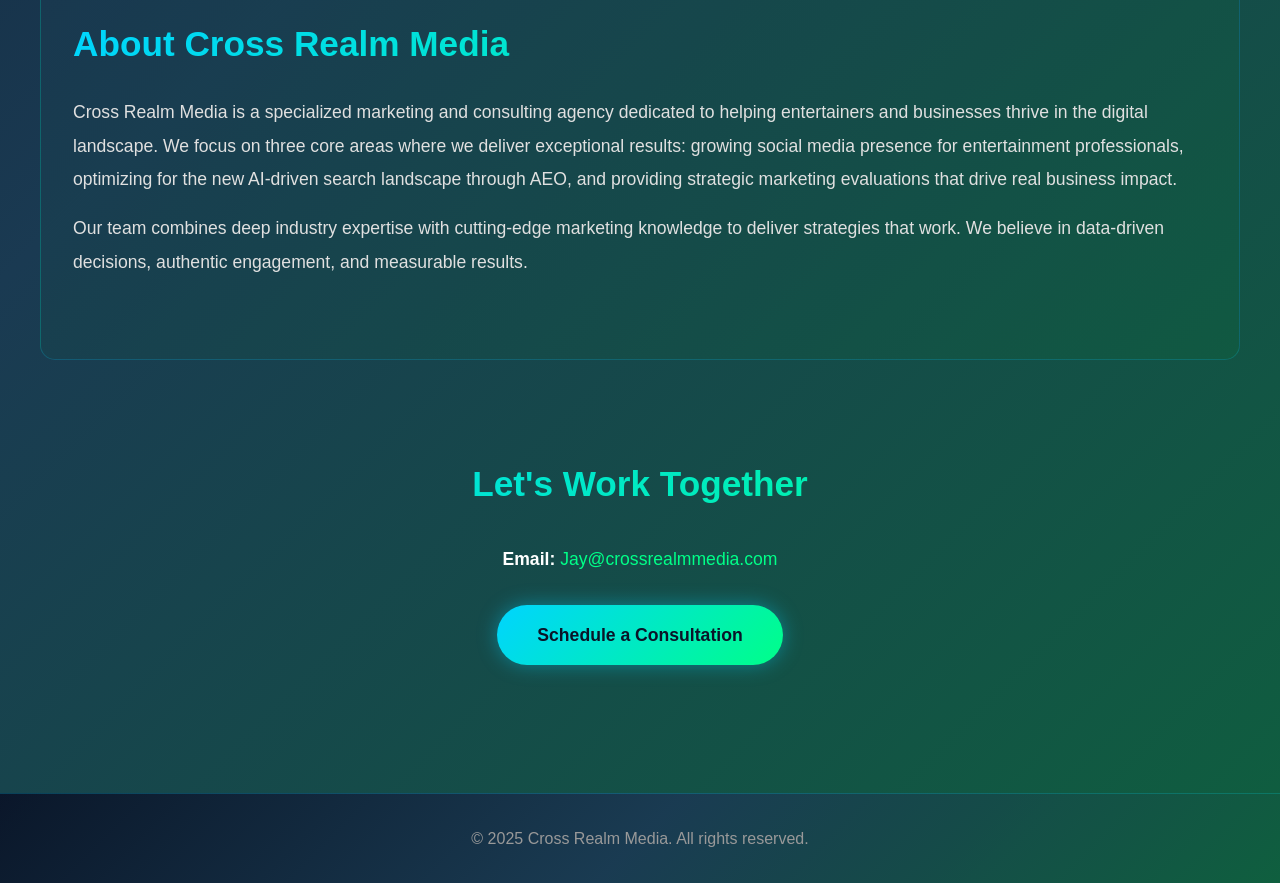
==== commit 1e2b0a30: "Add files via upload Fix logo rendering - embed logo as Base64" ====
--- a/index.html
+++ b/index.html
@@ -319,9 +319,7 @@
     <header>
         <div class="header-container">
             <a href="#" class="logo">
-                <img src="logo.png" alt="Cross Realm Media Logo">
-                <span class="logo-text">Cross Realm Media</span>
-            </a>
+                <img src="[data-uri]
             <nav>
                 <a href="#services">Services</a>
                 <a href="#about">About</a>
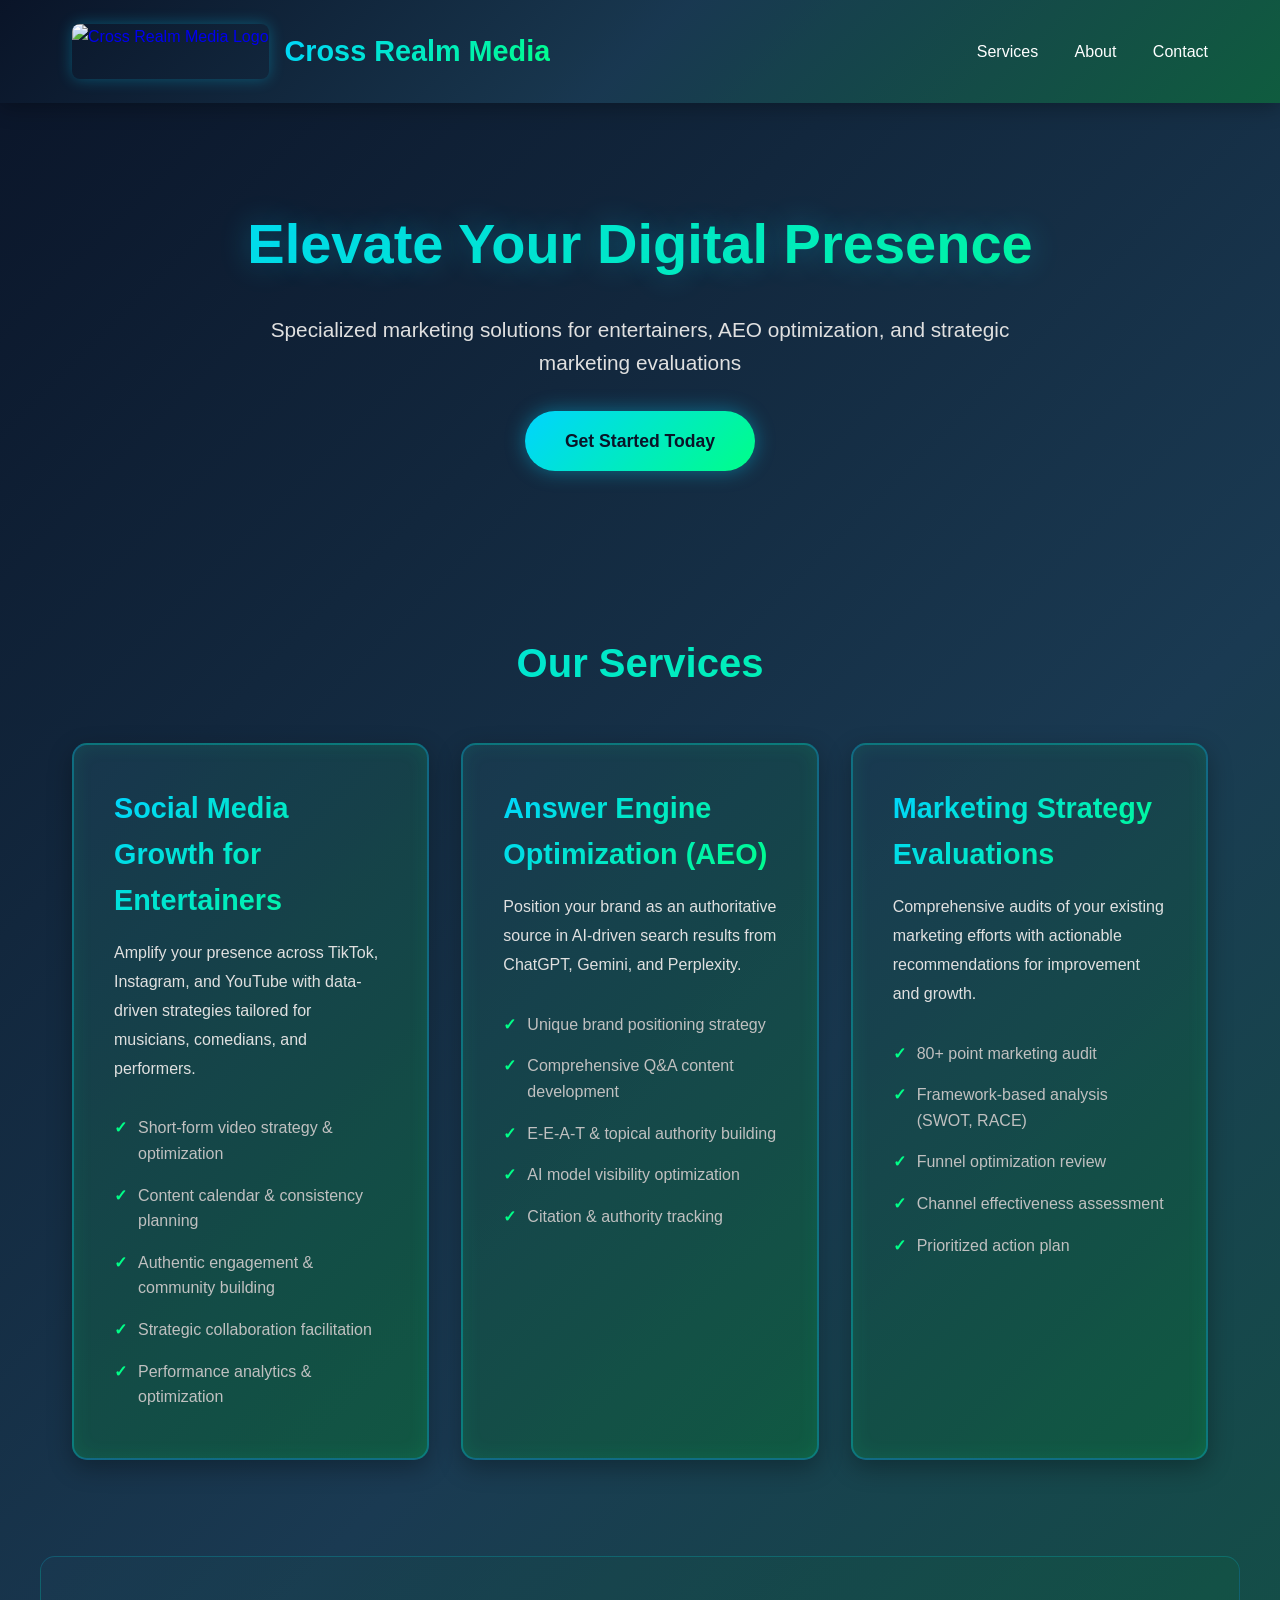
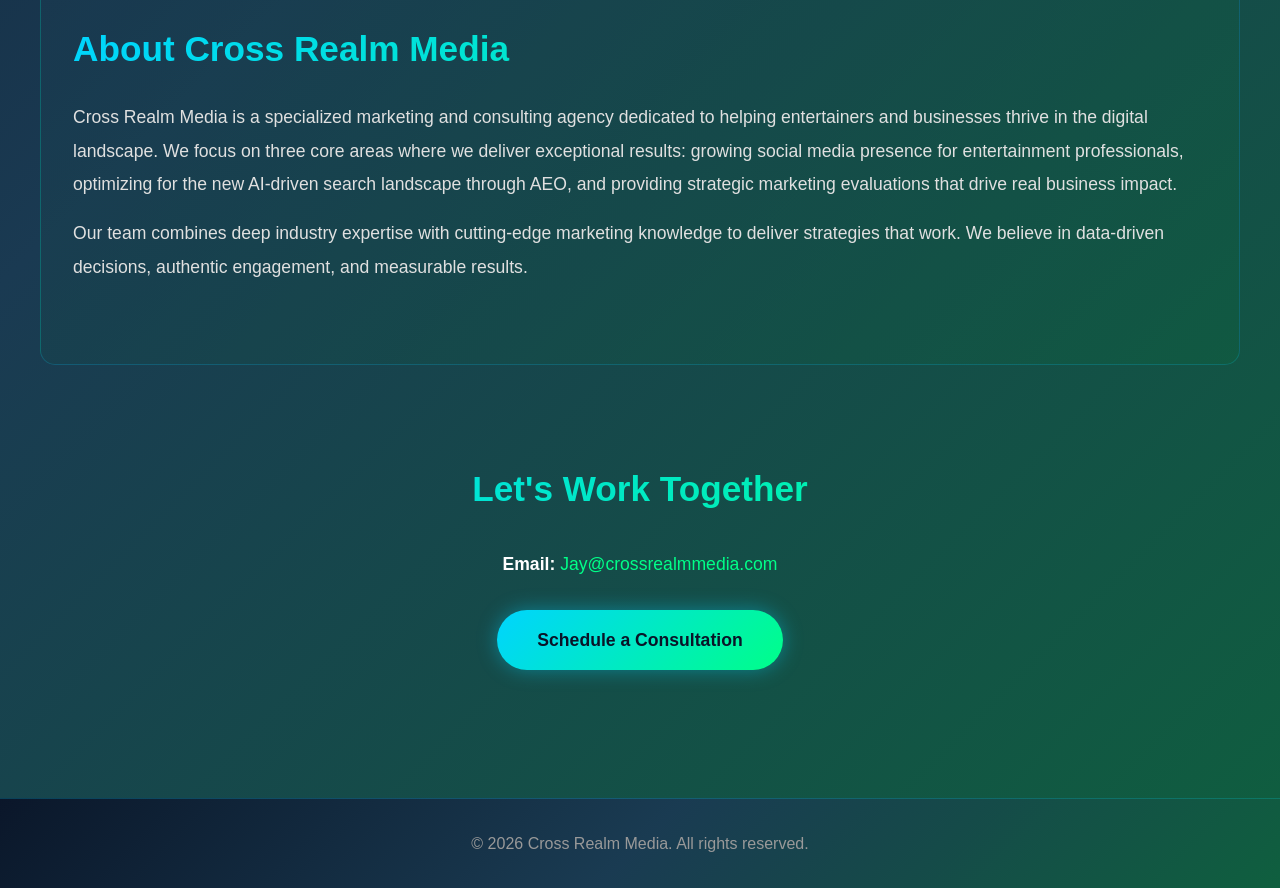
==== commit a620e996: "Add files via upload new logo and site revision fixing logo render and reverting header" ====
--- a/index.html
+++ b/index.html
@@ -1,398 +1,407 @@
-<!DOCTYPE html>
-<html lang="en">
-<head>
-    <meta charset="UTF-8">
-    <meta name="viewport" content="width=device-width, initial-scale=1.0">
-    <title>Cross Realm Media - Social Media Growth, AEO & Marketing Strategy</title>
-    <style>
-        * {
-            margin: 0;
-            padding: 0;
-            box-sizing: border-box;
-        }
-
-        body {
-            font-family: 'Segoe UI', Tahoma, Geneva, Verdana, sans-serif;
-            line-height: 1.6;
-            color: #333;
-            background: linear-gradient(135deg, #0a1428 0%, #1a3a52 50%, #0f5f3f 100%);
-            min-height: 100vh;
-        }
-
-        /* Header & Navigation */
-        header {
-            background: linear-gradient(135deg, rgba(10, 20, 40, 0.95) 0%, rgba(26, 58, 82, 0.95) 50%, rgba(15, 95, 63, 0.95) 100%);
-            padding: 1.5rem 0;
-            position: sticky;
-            top: 0;
-            z-index: 100;
-            box-shadow: 0 4px 20px rgba(0, 0, 0, 0.3);
-        }
-
-        .header-container {
-            max-width: 1200px;
-            margin: 0 auto;
-            padding: 0 2rem;
-            display: flex;
-            justify-content: space-between;
-            align-items: center;
-        }
-
-        .logo {
-            display: flex;
-            align-items: center;
-            gap: 1rem;
-            text-decoration: none;
-        }
-
-        .logo img {
-            height: 50px;
-            width: auto;
-        }
-
-        .logo-text {
-            font-size: 1.8rem;
-            font-weight: bold;
-            background: linear-gradient(135deg, #00d4ff 0%, #00ff88 100%);
-            -webkit-background-clip: text;
-            -webkit-text-fill-color: transparent;
-            background-clip: text;
-        }
-
-        nav a {
-            color: #fff;
-            text-decoration: none;
-            margin-left: 2rem;
-            font-weight: 500;
-            transition: color 0.3s ease;
-            position: relative;
-        }
-
-        nav a:hover {
-            color: #00ff88;
-        }
-
-        nav a::after {
-            content: '';
-            position: absolute;
-            bottom: -5px;
-            left: 0;
-            width: 0;
-            height: 2px;
-            background: linear-gradient(90deg, #00d4ff, #00ff88);
-            transition: width 0.3s ease;
-        }
-
-        nav a:hover::after {
-            width: 100%;
-        }
-
-        /* Hero Section */
-        .hero {
-            max-width: 1200px;
-            margin: 0 auto;
-            padding: 6rem 2rem;
-            text-align: center;
-            color: white;
-        }
-
-        .hero h1 {
-            font-size: 3.5rem;
-            margin-bottom: 1.5rem;
-            background: linear-gradient(135deg, #00d4ff 0%, #00ff88 100%);
-            -webkit-background-clip: text;
-            -webkit-text-fill-color: transparent;
-            background-clip: text;
-            text-shadow: 0 0 30px rgba(0, 212, 255, 0.3);
-        }
-
-        .hero p {
-            font-size: 1.3rem;
-            margin-bottom: 2rem;
-            color: #e0e0e0;
-            max-width: 800px;
-            margin-left: auto;
-            margin-right: auto;
-        }
-
-        .cta-button {
-            display: inline-block;
-            padding: 1rem 2.5rem;
-            background: linear-gradient(135deg, #00d4ff 0%, #00ff88 100%);
-            color: #0a1428;
-            text-decoration: none;
-            border-radius: 50px;
-            font-weight: bold;
-            font-size: 1.1rem;
-            transition: all 0.3s ease;
-            box-shadow: 0 0 20px rgba(0, 212, 255, 0.4);
-            border: none;
-            cursor: pointer;
-        }
-
-        .cta-button:hover {
-            transform: translateY(-3px);
-            box-shadow: 0 0 30px rgba(0, 255, 136, 0.6);
-        }
-
-        /* Services Section */
-        .services {
-            max-width: 1200px;
-            margin: 0 auto;
-            padding: 4rem 2rem;
-        }
-
-        .section-title {
-            text-align: center;
-            font-size: 2.5rem;
-            margin-bottom: 3rem;
-            color: white;
-            background: linear-gradient(135deg, #00d4ff 0%, #00ff88 100%);
-            -webkit-background-clip: text;
-            -webkit-text-fill-color: transparent;
-            background-clip: text;
-        }
-
-        .services-grid {
-            display: grid;
-            grid-template-columns: repeat(auto-fit, minmax(300px, 1fr));
-            gap: 2rem;
-        }
-
-        .service-card {
-            background: linear-gradient(135deg, rgba(26, 58, 82, 0.8) 0%, rgba(15, 95, 63, 0.8) 100%);
-            padding: 2.5rem;
-            border-radius: 15px;
-            border: 2px solid rgba(0, 212, 255, 0.3);
-            transition: all 0.3s ease;
-            box-shadow: 0 8px 25px rgba(0, 0, 0, 0.3), inset 0 0 20px rgba(0, 255, 136, 0.1);
-            color: white;
-        }
-
-        .service-card:hover {
-            border-color: rgba(0, 255, 136, 0.6);
-            box-shadow: 0 12px 35px rgba(0, 212, 255, 0.4), inset 0 0 30px rgba(0, 255, 136, 0.2);
-            transform: translateY(-5px);
-        }
-
-        .service-card h3 {
-            font-size: 1.8rem;
-            margin-bottom: 1rem;
-            background: linear-gradient(135deg, #00d4ff 0%, #00ff88 100%);
-            -webkit-background-clip: text;
-            -webkit-text-fill-color: transparent;
-            background-clip: text;
-        }
-
-        .service-card p {
-            color: #e0e0e0;
-            margin-bottom: 1.5rem;
-            line-height: 1.8;
-        }
-
-        .service-features {
-            list-style: none;
-            margin-top: 1.5rem;
-        }
-
-        .service-features li {
-            padding: 0.5rem 0;
-            padding-left: 1.5rem;
-            position: relative;
-            color: #c0c0c0;
-        }
-
-        .service-features li:before {
-            content: '✓';
-            position: absolute;
-            left: 0;
-            color: #00ff88;
-            font-weight: bold;
-        }
-
-        /* About Section */
-        .about {
-            max-width: 1200px;
-            margin: 0 auto;
-            padding: 4rem 2rem;
-            background: linear-gradient(135deg, rgba(26, 58, 82, 0.5) 0%, rgba(15, 95, 63, 0.5) 100%);
-            border-radius: 15px;
-            margin-top: 2rem;
-            margin-bottom: 2rem;
-            border: 1px solid rgba(0, 212, 255, 0.2);
-        }
-
-        .about h2 {
-            font-size: 2.2rem;
-            margin-bottom: 1.5rem;
-            color: white;
-            background: linear-gradient(135deg, #00d4ff 0%, #00ff88 100%);
-            -webkit-background-clip: text;
-            -webkit-text-fill-color: transparent;
-            background-clip: text;
-        }
-
-        .about p {
-            color: #e0e0e0;
-            font-size: 1.1rem;
-            line-height: 1.9;
-            margin-bottom: 1rem;
-        }
-
-        /* Contact Section */
-        .contact {
-            max-width: 1200px;
-            margin: 0 auto;
-            padding: 4rem 2rem;
-            text-align: center;
-        }
-
-        .contact h2 {
-            font-size: 2.2rem;
-            margin-bottom: 2rem;
-            color: white;
-            background: linear-gradient(135deg, #00d4ff 0%, #00ff88 100%);
-            -webkit-background-clip: text;
-            -webkit-text-fill-color: transparent;
-            background-clip: text;
-        }
-
-        .contact-info {
-            display: flex;
-            justify-content: center;
-            gap: 2rem;
-            flex-wrap: wrap;
-            margin-bottom: 2rem;
-        }
-
-        .contact-item {
-            color: white;
-            font-size: 1.1rem;
-        }
-
-        .contact-item a {
-            color: #00ff88;
-            text-decoration: none;
-            transition: color 0.3s ease;
-        }
-
-        .contact-item a:hover {
-            color: #00d4ff;
-        }
-
-        /* Footer */
-        footer {
-            background: linear-gradient(135deg, rgba(10, 20, 40, 0.95) 0%, rgba(26, 58, 82, 0.95) 50%, rgba(15, 95, 63, 0.95) 100%);
-            color: #999;
-            text-align: center;
-            padding: 2rem;
-            margin-top: 4rem;
-            border-top: 1px solid rgba(0, 212, 255, 0.2);
-        }
-
-        /* Responsive */
-        @media (max-width: 768px) {
-            .hero h1 {
-                font-size: 2.5rem;
-            }
-
-            .hero p {
-                font-size: 1rem;
-            }
-
-            nav a {
-                margin-left: 1rem;
-                font-size: 0.9rem;
-            }
-
-            .services-grid {
-                grid-template-columns: 1fr;
-            }
-
-            .about {
-                padding: 2rem;
-            }
-        }
-    </style>
-</head>
-<body>
-    <header>
-        <div class="header-container">
-            <a href="#" class="logo">
-                <img src="[data-uri]
-            <nav>
-                <a href="#services">Services</a>
-                <a href="#about">About</a>
-                <a href="#contact">Contact</a>
-            </nav>
-        </div>
-    </header>
-
-    <section class="hero">
-        <h1>Elevate Your Digital Presence</h1>
-        <p>Specialized marketing solutions for entertainers, AEO optimization, and strategic marketing evaluations</p>
-        <a href="https://calendly.com/jay-crossrealmmedia" class="cta-button">Get Started Today</a>
-    </section>
-
-    <section id="services" class="services">
-        <h2 class="section-title">Our Services</h2>
-        <div class="services-grid">
-            <div class="service-card">
-                <h3>Social Media Growth for Entertainers</h3>
-                <p>Amplify your presence across TikTok, Instagram, and YouTube with data-driven strategies tailored for musicians, comedians, and performers.</p>
-                <ul class="service-features">
-                    <li>Short-form video strategy & optimization</li>
-                    <li>Content calendar & consistency planning</li>
-                    <li>Authentic engagement & community building</li>
-                    <li>Strategic collaboration facilitation</li>
-                    <li>Performance analytics & optimization</li>
-                </ul>
-            </div>
-
-            <div class="service-card">
-                <h3>Answer Engine Optimization (AEO)</h3>
-                <p>Position your brand as an authoritative source in AI-driven search results from ChatGPT, Gemini, and Perplexity.</p>
-                <ul class="service-features">
-                    <li>Unique brand positioning strategy</li>
-                    <li>Comprehensive Q&A content development</li>
-                    <li>E-E-A-T & topical authority building</li>
-                    <li>AI model visibility optimization</li>
-                    <li>Citation & authority tracking</li>
-                </ul>
-            </div>
-
-            <div class="service-card">
-                <h3>Marketing Strategy Evaluations</h3>
-                <p>Comprehensive audits of your existing marketing efforts with actionable recommendations for improvement and growth.</p>
-                <ul class="service-features">
-                    <li>80+ point marketing audit</li>
-                    <li>Framework-based analysis (SWOT, RACE)</li>
-                    <li>Funnel optimization review</li>
-                    <li>Channel effectiveness assessment</li>
-                    <li>Prioritized action plan</li>
-                </ul>
-            </div>
-        </div>
-    </section>
-
-    <section id="about" class="about">
-        <h2>About Cross Realm Media</h2>
-        <p>Cross Realm Media is a specialized marketing and consulting agency dedicated to helping entertainers and businesses thrive in the digital landscape. We focus on three core areas where we deliver exceptional results: growing social media presence for entertainment professionals, optimizing for the new AI-driven search landscape through AEO, and providing strategic marketing evaluations that drive real business impact.</p>
-        <p>Our team combines deep industry expertise with cutting-edge marketing knowledge to deliver strategies that work. We believe in data-driven decisions, authentic engagement, and measurable results.</p>
-    </section>
-
-    <section id="contact" class="contact">
-        <h2>Let's Work Together</h2>
-        <div class="contact-info">
-            <div class="contact-item">
-                <strong>Email:</strong> <a href="mailto:Jay@crossrealmmedia.com">Jay@crossrealmmedia.com</a>
-            </div>
-        </div>
-        <a href="https://calendly.com/jay-crossrealmmedia" class="cta-button">Schedule a Consultation</a>
-    </section>
-
-    <footer>
-        <p>&copy; 2025 Cross Realm Media. All rights reserved.</p>
-    </footer>
-</body>
-</html>
+<!DOCTYPE html>
+<html lang="en">
+<head>
+    <meta charset="UTF-8">
+    <meta name="viewport" content="width=device-width, initial-scale=1.0">
+    <title>Cross Realm Media - Social Media Growth, AEO & Marketing Strategy</title>
+    <style>
+        * {
+            margin: 0;
+            padding: 0;
+            box-sizing: border-box;
+        }
+
+        body {
+            font-family: 'Segoe UI', Tahoma, Geneva, Verdana, sans-serif;
+            line-height: 1.6;
+            color: #333;
+            background: linear-gradient(135deg, #0a1428 0%, #1a3a52 50%, #0f5f3f 100%);
+            min-height: 100vh;
+        }
+
+        /* Header & Navigation */
+        header {
+            background: linear-gradient(135deg, rgba(10, 20, 40, 0.95) 0%, rgba(26, 58, 82, 0.95) 50%, rgba(15, 95, 63, 0.95) 100%);
+            padding: 1.5rem 0;
+            position: sticky;
+            top: 0;
+            z-index: 100;
+            box-shadow: 0 4px 20px rgba(0, 0, 0, 0.3);
+        }
+
+        .header-container {
+            max-width: 1200px;
+            margin: 0 auto;
+            padding: 0 2rem;
+            display: flex;
+            justify-content: space-between;
+            align-items: center;
+        }
+
+        .logo {
+            display: flex;
+            align-items: center;
+            gap: 1rem;
+            text-decoration: none;
+            transition: transform 0.3s ease;
+        }
+
+        .logo:hover {
+            transform: scale(1.05);
+        }
+
+        .logo img {
+            height: 55px; /* Enhanced height for better branding */
+            width: auto;
+            border-radius: 8px;
+            box-shadow: 0 0 15px rgba(0, 212, 255, 0.3);
+        }
+
+        .logo-text {
+            font-size: 1.8rem;
+            font-weight: bold;
+            background: linear-gradient(135deg, #00d4ff 0%, #00ff88 100%);
+            -webkit-background-clip: text;
+            -webkit-text-fill-color: transparent;
+            background-clip: text;
+        }
+
+        nav a {
+            color: #fff;
+            text-decoration: none;
+            margin-left: 2rem;
+            font-weight: 500;
+            transition: color 0.3s ease;
+            position: relative;
+        }
+
+        nav a:hover {
+            color: #00ff88;
+        }
+
+        nav a::after {
+            content: '';
+            position: absolute;
+            bottom: -5px;
+            left: 0;
+            width: 0;
+            height: 2px;
+            background: linear-gradient(90deg, #00d4ff, #00ff88);
+            transition: width 0.3s ease;
+        }
+
+        nav a:hover::after {
+            width: 100%;
+        }
+
+        /* Hero Section */
+        .hero {
+            max-width: 1200px;
+            margin: 0 auto;
+            padding: 6rem 2rem;
+            text-align: center;
+            color: white;
+        }
+
+        .hero h1 {
+            font-size: 3.5rem;
+            margin-bottom: 1.5rem;
+            background: linear-gradient(135deg, #00d4ff 0%, #00ff88 100%);
+            -webkit-background-clip: text;
+            -webkit-text-fill-color: transparent;
+            background-clip: text;
+            text-shadow: 0 0 30px rgba(0, 212, 255, 0.3);
+        }
+
+        .hero p {
+            font-size: 1.3rem;
+            margin-bottom: 2rem;
+            color: #e0e0e0;
+            max-width: 800px;
+            margin-left: auto;
+            margin-right: auto;
+        }
+
+        .cta-button {
+            display: inline-block;
+            padding: 1rem 2.5rem;
+            background: linear-gradient(135deg, #00d4ff 0%, #00ff88 100%);
+            color: #0a1428;
+            text-decoration: none;
+            border-radius: 50px;
+            font-weight: bold;
+            font-size: 1.1rem;
+            transition: all 0.3s ease;
+            box-shadow: 0 0 20px rgba(0, 212, 255, 0.4);
+            border: none;
+            cursor: pointer;
+        }
+
+        .cta-button:hover {
+            transform: translateY(-3px);
+            box-shadow: 0 0 30px rgba(0, 255, 136, 0.6);
+        }
+
+        /* Services Section */
+        .services {
+            max-width: 1200px;
+            margin: 0 auto;
+            padding: 4rem 2rem;
+        }
+
+        .section-title {
+            text-align: center;
+            font-size: 2.5rem;
+            margin-bottom: 3rem;
+            color: white;
+            background: linear-gradient(135deg, #00d4ff 0%, #00ff88 100%);
+            -webkit-background-clip: text;
+            -webkit-text-fill-color: transparent;
+            background-clip: text;
+        }
+
+        .services-grid {
+            display: grid;
+            grid-template-columns: repeat(auto-fit, minmax(300px, 1fr));
+            gap: 2rem;
+        }
+
+        .service-card {
+            background: linear-gradient(135deg, rgba(26, 58, 82, 0.8) 0%, rgba(15, 95, 63, 0.8) 100%);
+            padding: 2.5rem;
+            border-radius: 15px;
+            border: 2px solid rgba(0, 212, 255, 0.3);
+            transition: all 0.3s ease;
+            box-shadow: 0 8px 25px rgba(0, 0, 0, 0.3), inset 0 0 20px rgba(0, 255, 136, 0.1);
+            color: white;
+        }
+
+        .service-card:hover {
+            border-color: rgba(0, 255, 136, 0.6);
+            box-shadow: 0 12px 35px rgba(0, 212, 255, 0.4), inset 0 0 30px rgba(0, 255, 136, 0.2);
+            transform: translateY(-5px);
+        }
+
+        .service-card h3 {
+            font-size: 1.8rem;
+            margin-bottom: 1rem;
+            background: linear-gradient(135deg, #00d4ff 0%, #00ff88 100%);
+            -webkit-background-clip: text;
+            -webkit-text-fill-color: transparent;
+            background-clip: text;
+        }
+
+        .service-card p {
+            color: #e0e0e0;
+            margin-bottom: 1.5rem;
+            line-height: 1.8;
+        }
+
+        .service-features {
+            list-style: none;
+            margin-top: 1.5rem;
+        }
+
+        .service-features li {
+            padding: 0.5rem 0;
+            padding-left: 1.5rem;
+            position: relative;
+            color: #c0c0c0;
+        }
+
+        .service-features li:before {
+            content: '✓';
+            position: absolute;
+            left: 0;
+            color: #00ff88;
+            font-weight: bold;
+        }
+
+        /* About Section */
+        .about {
+            max-width: 1200px;
+            margin: 0 auto;
+            padding: 4rem 2rem;
+            background: linear-gradient(135deg, rgba(26, 58, 82, 0.5) 0%, rgba(15, 95, 63, 0.5) 100%);
+            border-radius: 15px;
+            margin-top: 2rem;
+            margin-bottom: 2rem;
+            border: 1px solid rgba(0, 212, 255, 0.2);
+        }
+
+        .about h2 {
+            font-size: 2.2rem;
+            margin-bottom: 1.5rem;
+            color: white;
+            background: linear-gradient(135deg, #00d4ff 0%, #00ff88 100%);
+            -webkit-background-clip: text;
+            -webkit-text-fill-color: transparent;
+            background-clip: text;
+        }
+
+        .about p {
+            color: #e0e0e0;
+            font-size: 1.1rem;
+            line-height: 1.9;
+            margin-bottom: 1rem;
+        }
+
+        /* Contact Section */
+        .contact {
+            max-width: 1200px;
+            margin: 0 auto;
+            padding: 4rem 2rem;
+            text-align: center;
+        }
+
+        .contact h2 {
+            font-size: 2.2rem;
+            margin-bottom: 2rem;
+            color: white;
+            background: linear-gradient(135deg, #00d4ff 0%, #00ff88 100%);
+            -webkit-background-clip: text;
+            -webkit-text-fill-color: transparent;
+            background-clip: text;
+        }
+
+        .contact-info {
+            display: flex;
+            justify-content: center;
+            gap: 2rem;
+            flex-wrap: wrap;
+            margin-bottom: 2rem;
+        }
+
+        .contact-item {
+            color: white;
+            font-size: 1.1rem;
+        }
+
+        .contact-item a {
+            color: #00ff88;
+            text-decoration: none;
+            transition: color 0.3s ease;
+        }
+
+        .contact-item a:hover {
+            color: #00d4ff;
+        }
+
+        /* Footer */
+        footer {
+            background: linear-gradient(135deg, rgba(10, 20, 40, 0.95) 0%, rgba(26, 58, 82, 0.95) 50%, rgba(15, 95, 63, 0.95) 100%);
+            color: #999;
+            text-align: center;
+            padding: 2rem;
+            margin-top: 4rem;
+            border-top: 1px solid rgba(0, 212, 255, 0.2);
+        }
+
+        /* Responsive */
+        @media (max-width: 768px) {
+            .hero h1 {
+                font-size: 2.5rem;
+            }
+
+            .hero p {
+                font-size: 1rem;
+            }
+
+            nav a {
+                margin-left: 1rem;
+                font-size: 0.9rem;
+            }
+
+            .services-grid {
+                grid-template-columns: 1fr;
+            }
+
+            .about {
+                padding: 2rem;
+            }
+        }
+    </style>
+</head>
+<body>
+    <header>
+        <div class="header-container">
+            <a href="#" class="logo">
+                <img src="crm-logo.jpg" alt="Cross Realm Media Logo">
+                <span class="logo-text">Cross Realm Media</span>
+            </a>
+            <nav>
+                <a href="#services">Services</a>
+                <a href="#about">About</a>
+                <a href="#contact">Contact</a>
+            </nav>
+        </div>
+    </header>
+
+    <section class="hero">
+        <h1>Elevate Your Digital Presence</h1>
+        <p>Specialized marketing solutions for entertainers, AEO optimization, and strategic marketing evaluations</p>
+        <a href="https://calendly.com/jay-crossrealmmedia" class="cta-button">Get Started Today</a>
+    </section>
+
+    <section id="services" class="services">
+        <h2 class="section-title">Our Services</h2>
+        <div class="services-grid">
+            <div class="service-card">
+                <h3>Social Media Growth for Entertainers</h3>
+                <p>Amplify your presence across TikTok, Instagram, and YouTube with data-driven strategies tailored for musicians, comedians, and performers.</p>
+                <ul class="service-features">
+                    <li>Short-form video strategy & optimization</li>
+                    <li>Content calendar & consistency planning</li>
+                    <li>Authentic engagement & community building</li>
+                    <li>Strategic collaboration facilitation</li>
+                    <li>Performance analytics & optimization</li>
+                </ul>
+            </div>
+
+            <div class="service-card">
+                <h3>Answer Engine Optimization (AEO)</h3>
+                <p>Position your brand as an authoritative source in AI-driven search results from ChatGPT, Gemini, and Perplexity.</p>
+                <ul class="service-features">
+                    <li>Unique brand positioning strategy</li>
+                    <li>Comprehensive Q&A content development</li>
+                    <li>E-E-A-T & topical authority building</li>
+                    <li>AI model visibility optimization</li>
+                    <li>Citation & authority tracking</li>
+                </ul>
+            </div>
+
+            <div class="service-card">
+                <h3>Marketing Strategy Evaluations</h3>
+                <p>Comprehensive audits of your existing marketing efforts with actionable recommendations for improvement and growth.</p>
+                <ul class="service-features">
+                    <li>80+ point marketing audit</li>
+                    <li>Framework-based analysis (SWOT, RACE)</li>
+                    <li>Funnel optimization review</li>
+                    <li>Channel effectiveness assessment</li>
+                    <li>Prioritized action plan</li>
+                </ul>
+            </div>
+        </div>
+    </section>
+
+    <section id="about" class="about">
+        <h2>About Cross Realm Media</h2>
+        <p>Cross Realm Media is a specialized marketing and consulting agency dedicated to helping entertainers and businesses thrive in the digital landscape. We focus on three core areas where we deliver exceptional results: growing social media presence for entertainment professionals, optimizing for the new AI-driven search landscape through AEO, and providing strategic marketing evaluations that drive real business impact.</p>
+        <p>Our team combines deep industry expertise with cutting-edge marketing knowledge to deliver strategies that work. We believe in data-driven decisions, authentic engagement, and measurable results.</p>
+    </section>
+
+    <section id="contact" class="contact">
+        <h2>Let's Work Together</h2>
+        <div class="contact-info">
+            <div class="contact-item">
+                <strong>Email:</strong> <a href="mailto:Jay@crossrealmmedia.com">Jay@crossrealmmedia.com</a>
+            </div>
+        </div>
+        <a href="https://calendly.com/jay-crossrealmmedia" class="cta-button">Schedule a Consultation</a>
+    </section>
+
+    <footer>
+        <p>&copy; 2026 Cross Realm Media. All rights reserved.</p>
+    </footer>
+</body>
+</html>
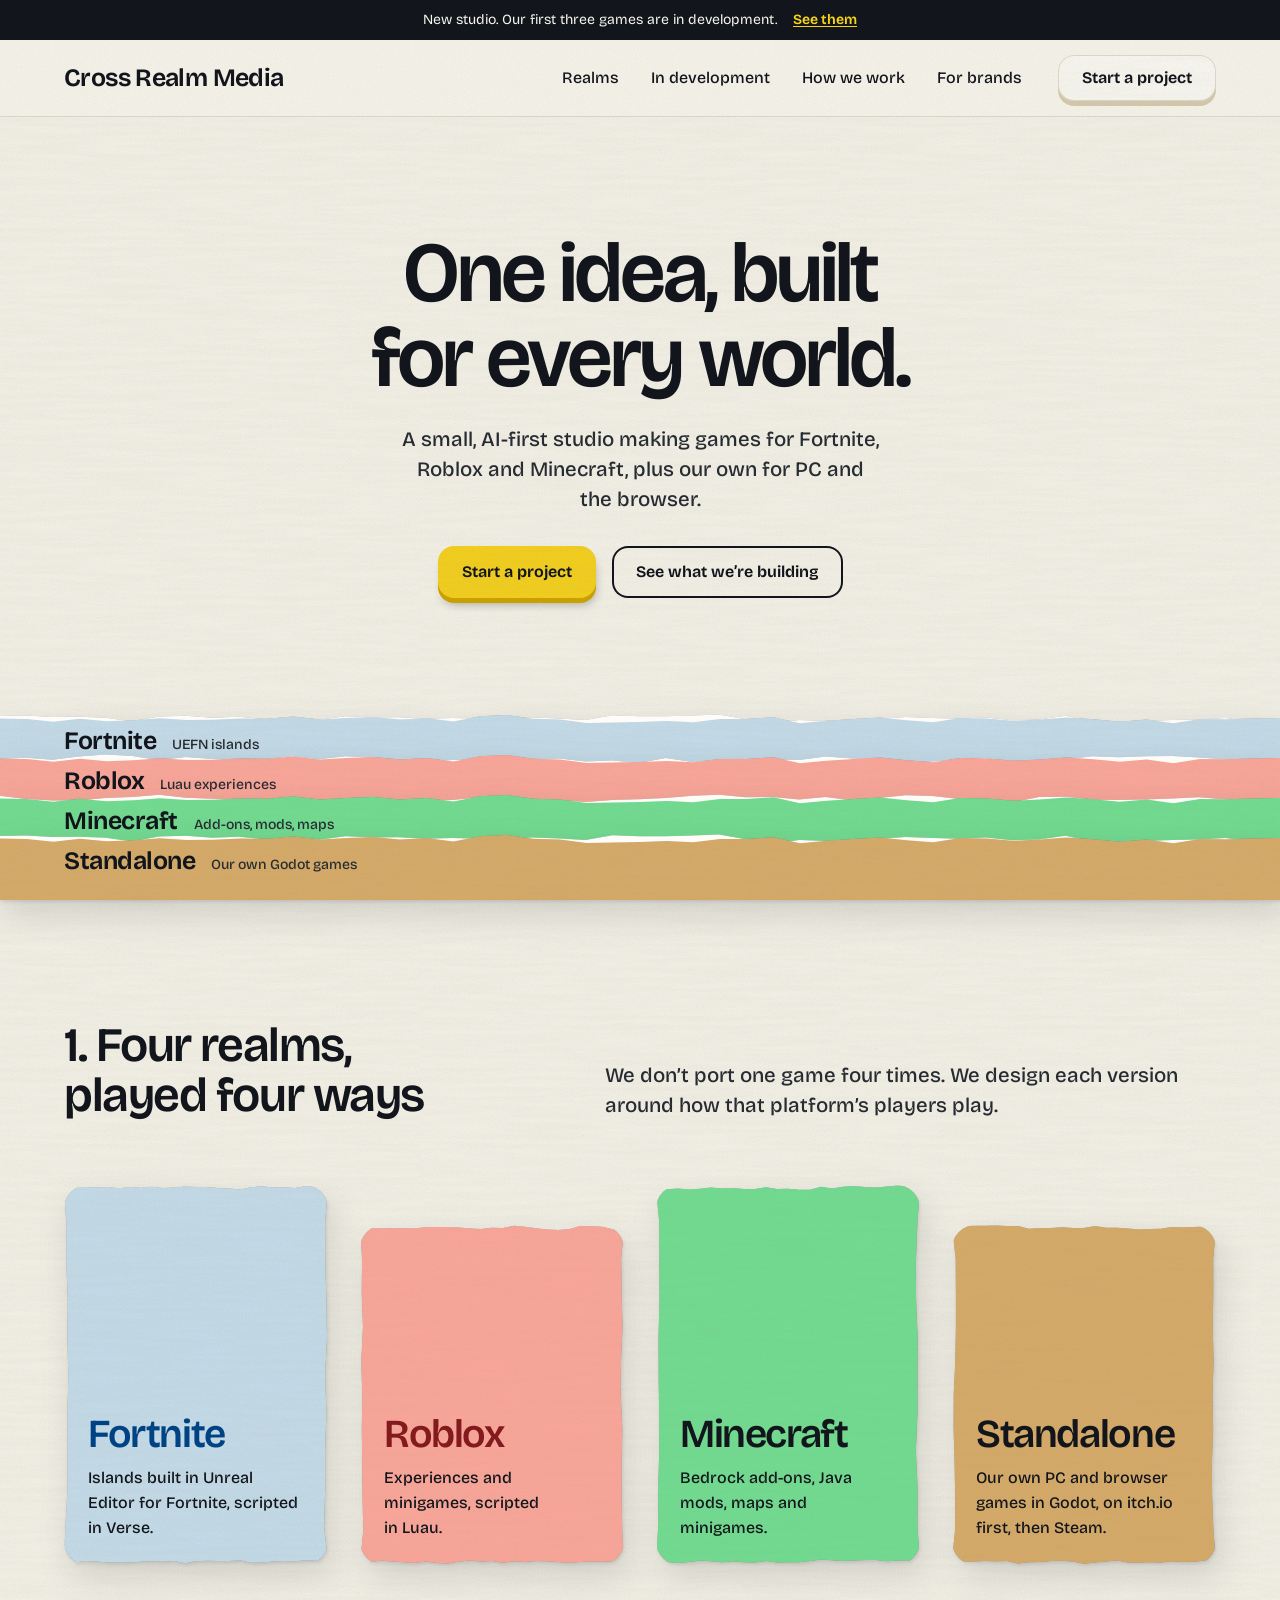
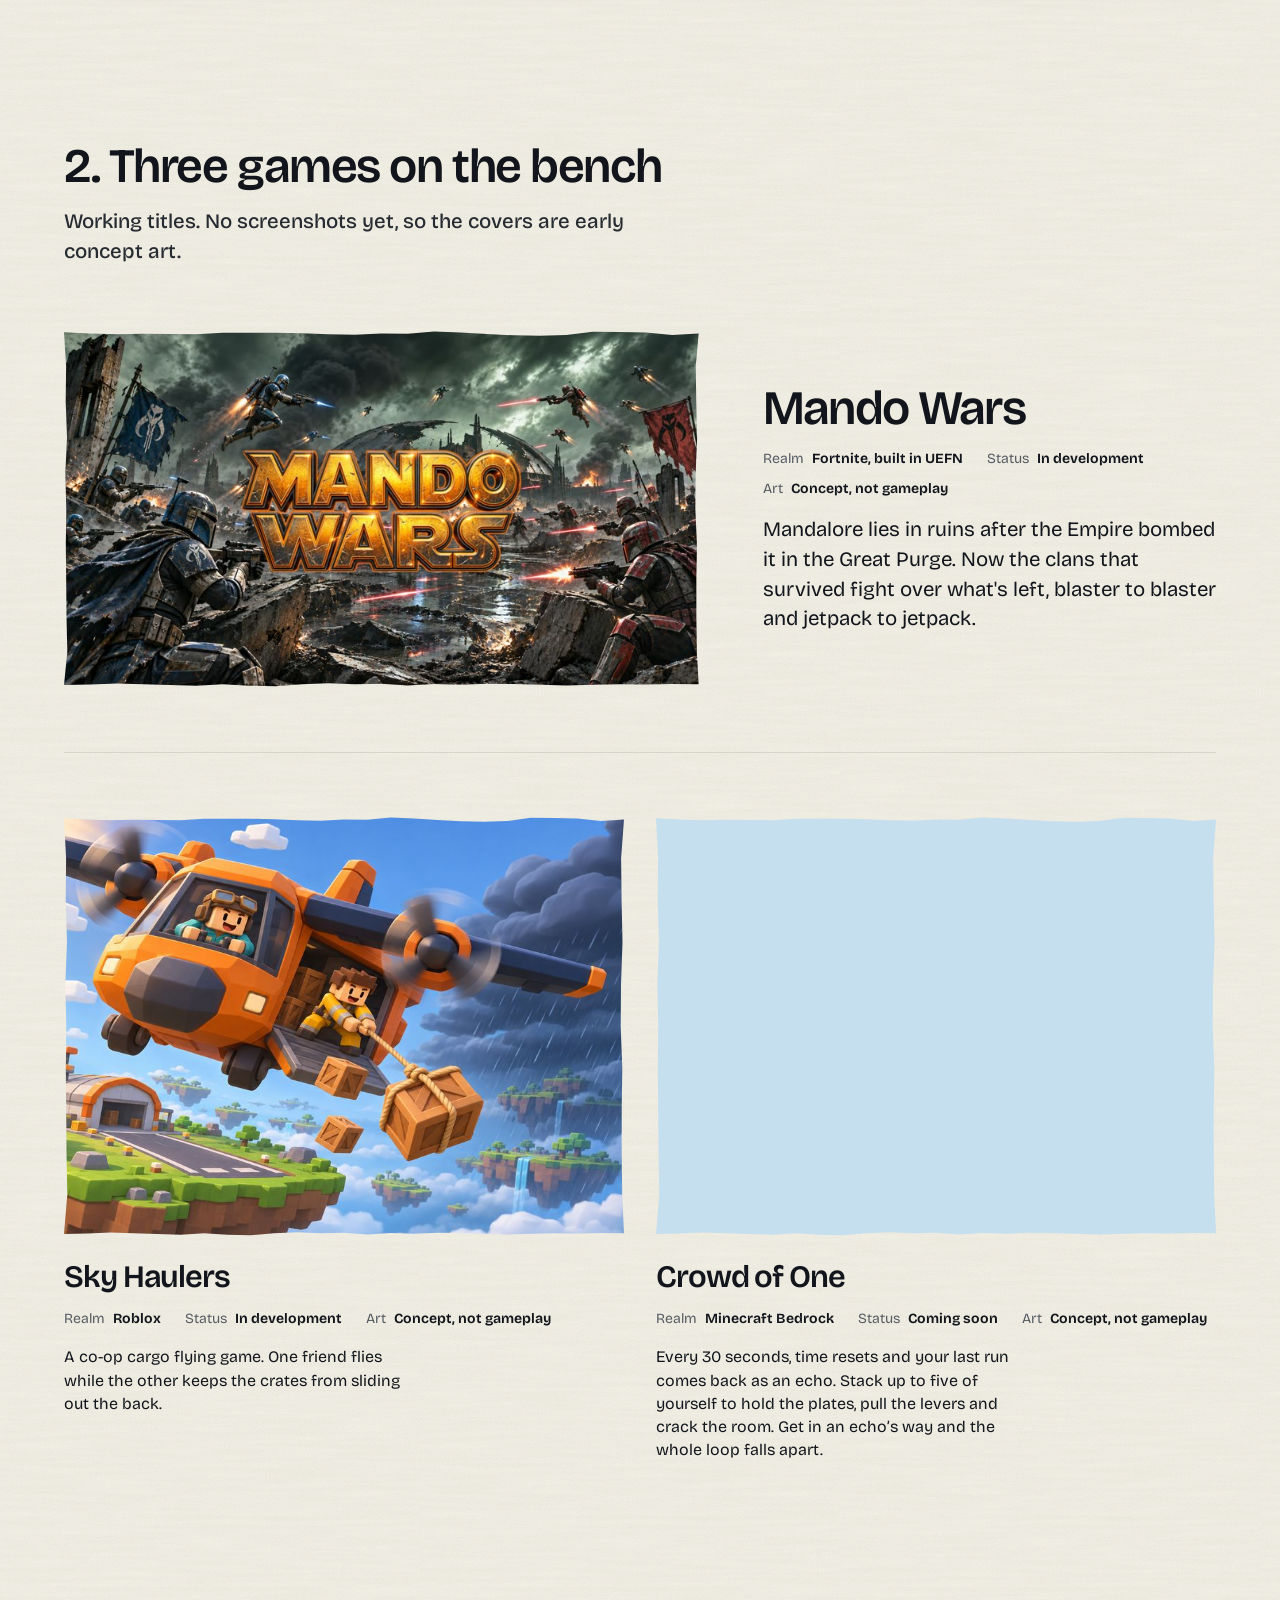
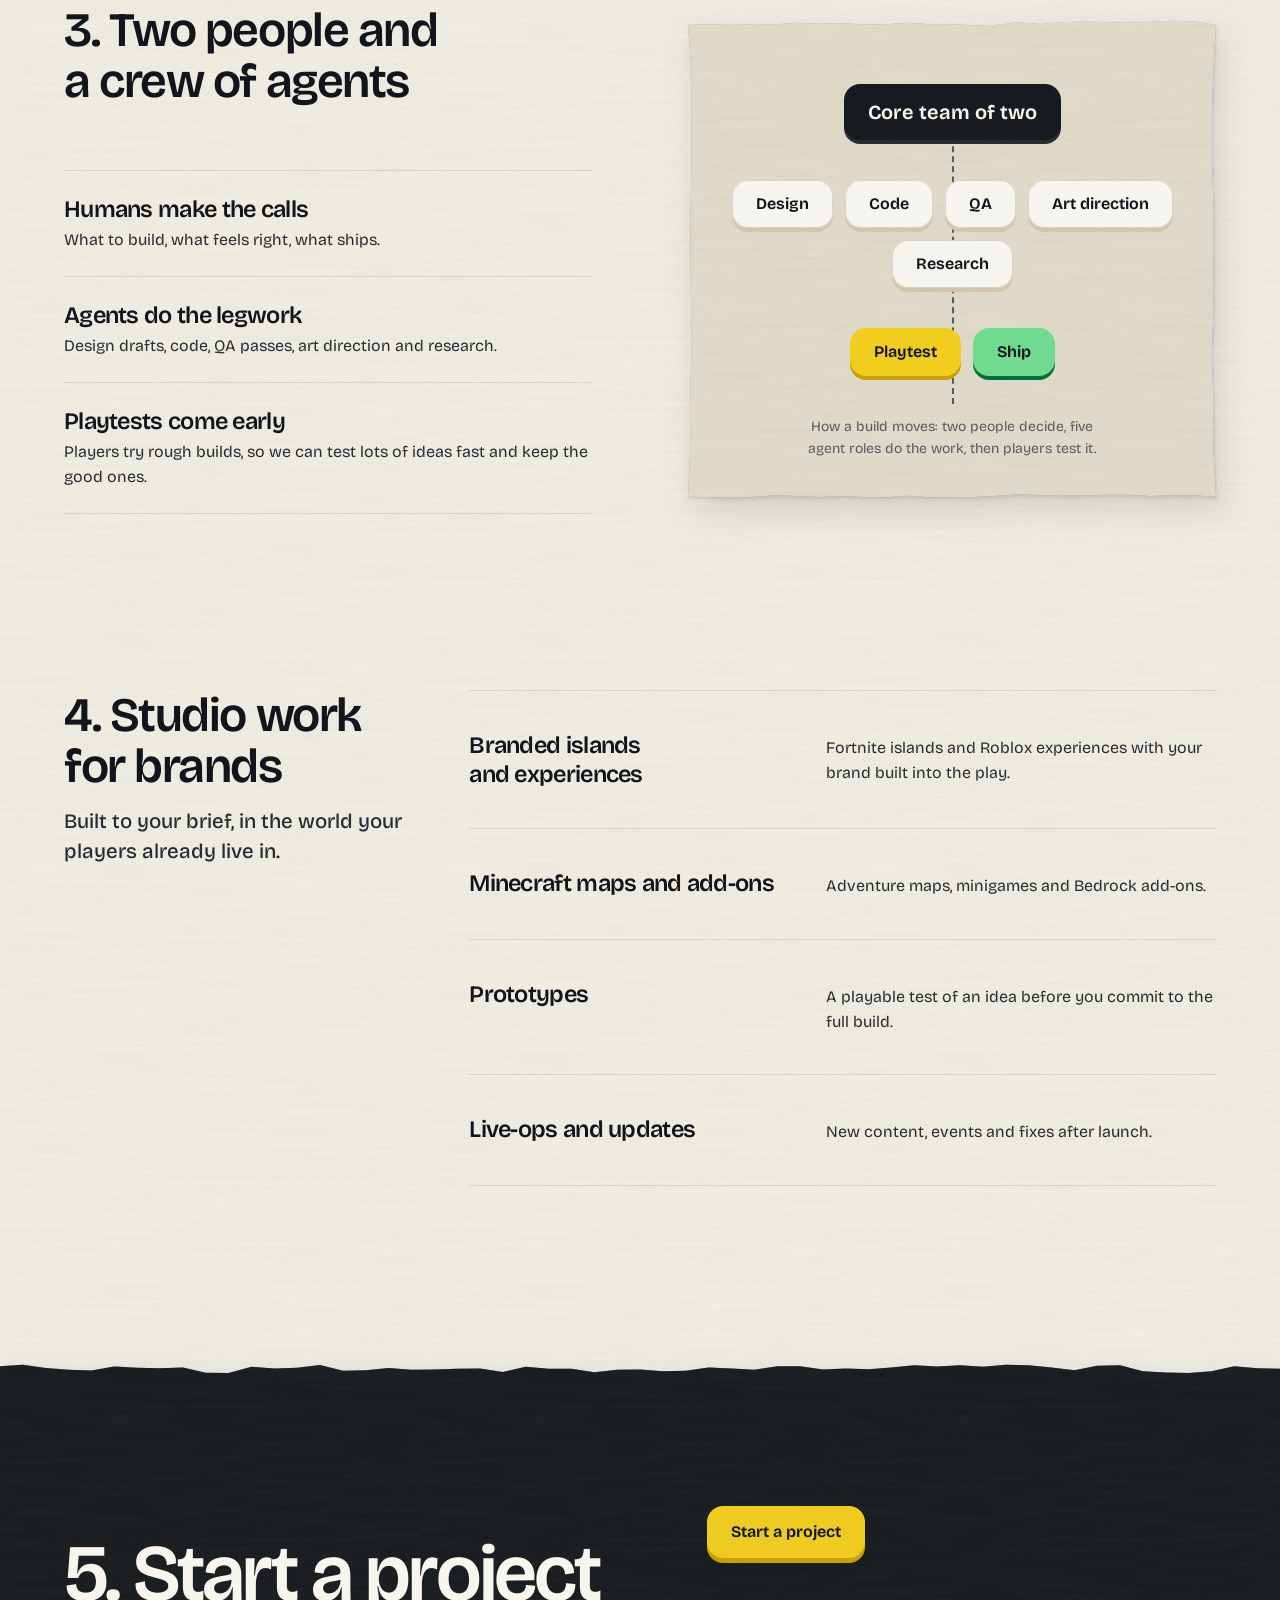
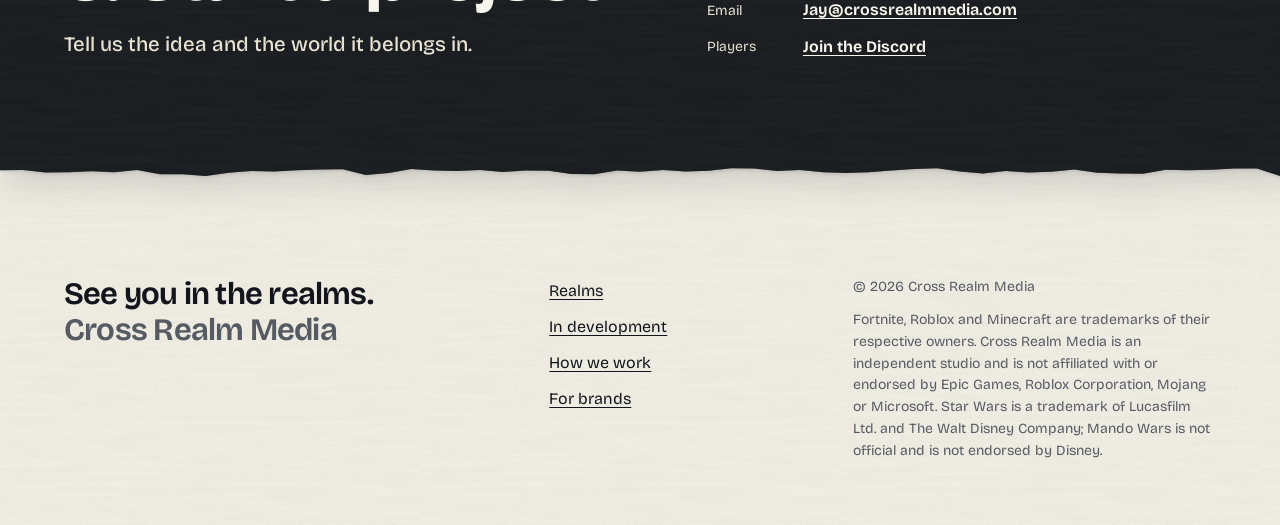
==== commit 93c88298: "Add files via upload" ====
--- a/index.html
+++ b/index.html
@@ -1,407 +1,235 @@
-<!DOCTYPE html>
-<html lang="en">
-<head>
-    <meta charset="UTF-8">
-    <meta name="viewport" content="width=device-width, initial-scale=1.0">
-    <title>Cross Realm Media - Social Media Growth, AEO & Marketing Strategy</title>
-    <style>
-        * {
-            margin: 0;
-            padding: 0;
-            box-sizing: border-box;
-        }
-
-        body {
-            font-family: 'Segoe UI', Tahoma, Geneva, Verdana, sans-serif;
-            line-height: 1.6;
-            color: #333;
-            background: linear-gradient(135deg, #0a1428 0%, #1a3a52 50%, #0f5f3f 100%);
-            min-height: 100vh;
-        }
-
-        /* Header & Navigation */
-        header {
-            background: linear-gradient(135deg, rgba(10, 20, 40, 0.95) 0%, rgba(26, 58, 82, 0.95) 50%, rgba(15, 95, 63, 0.95) 100%);
-            padding: 1.5rem 0;
-            position: sticky;
-            top: 0;
-            z-index: 100;
-            box-shadow: 0 4px 20px rgba(0, 0, 0, 0.3);
-        }
-
-        .header-container {
-            max-width: 1200px;
-            margin: 0 auto;
-            padding: 0 2rem;
-            display: flex;
-            justify-content: space-between;
-            align-items: center;
-        }
-
-        .logo {
-            display: flex;
-            align-items: center;
-            gap: 1rem;
-            text-decoration: none;
-            transition: transform 0.3s ease;
-        }
-
-        .logo:hover {
-            transform: scale(1.05);
-        }
-
-        .logo img {
-            height: 55px; /* Enhanced height for better branding */
-            width: auto;
-            border-radius: 8px;
-            box-shadow: 0 0 15px rgba(0, 212, 255, 0.3);
-        }
-
-        .logo-text {
-            font-size: 1.8rem;
-            font-weight: bold;
-            background: linear-gradient(135deg, #00d4ff 0%, #00ff88 100%);
-            -webkit-background-clip: text;
-            -webkit-text-fill-color: transparent;
-            background-clip: text;
-        }
-
-        nav a {
-            color: #fff;
-            text-decoration: none;
-            margin-left: 2rem;
-            font-weight: 500;
-            transition: color 0.3s ease;
-            position: relative;
-        }
-
-        nav a:hover {
-            color: #00ff88;
-        }
-
-        nav a::after {
-            content: '';
-            position: absolute;
-            bottom: -5px;
-            left: 0;
-            width: 0;
-            height: 2px;
-            background: linear-gradient(90deg, #00d4ff, #00ff88);
-            transition: width 0.3s ease;
-        }
-
-        nav a:hover::after {
-            width: 100%;
-        }
-
-        /* Hero Section */
-        .hero {
-            max-width: 1200px;
-            margin: 0 auto;
-            padding: 6rem 2rem;
-            text-align: center;
-            color: white;
-        }
-
-        .hero h1 {
-            font-size: 3.5rem;
-            margin-bottom: 1.5rem;
-            background: linear-gradient(135deg, #00d4ff 0%, #00ff88 100%);
-            -webkit-background-clip: text;
-            -webkit-text-fill-color: transparent;
-            background-clip: text;
-            text-shadow: 0 0 30px rgba(0, 212, 255, 0.3);
-        }
-
-        .hero p {
-            font-size: 1.3rem;
-            margin-bottom: 2rem;
-            color: #e0e0e0;
-            max-width: 800px;
-            margin-left: auto;
-            margin-right: auto;
-        }
-
-        .cta-button {
-            display: inline-block;
-            padding: 1rem 2.5rem;
-            background: linear-gradient(135deg, #00d4ff 0%, #00ff88 100%);
-            color: #0a1428;
-            text-decoration: none;
-            border-radius: 50px;
-            font-weight: bold;
-            font-size: 1.1rem;
-            transition: all 0.3s ease;
-            box-shadow: 0 0 20px rgba(0, 212, 255, 0.4);
-            border: none;
-            cursor: pointer;
-        }
-
-        .cta-button:hover {
-            transform: translateY(-3px);
-            box-shadow: 0 0 30px rgba(0, 255, 136, 0.6);
-        }
-
-        /* Services Section */
-        .services {
-            max-width: 1200px;
-            margin: 0 auto;
-            padding: 4rem 2rem;
-        }
-
-        .section-title {
-            text-align: center;
-            font-size: 2.5rem;
-            margin-bottom: 3rem;
-            color: white;
-            background: linear-gradient(135deg, #00d4ff 0%, #00ff88 100%);
-            -webkit-background-clip: text;
-            -webkit-text-fill-color: transparent;
-            background-clip: text;
-        }
-
-        .services-grid {
-            display: grid;
-            grid-template-columns: repeat(auto-fit, minmax(300px, 1fr));
-            gap: 2rem;
-        }
-
-        .service-card {
-            background: linear-gradient(135deg, rgba(26, 58, 82, 0.8) 0%, rgba(15, 95, 63, 0.8) 100%);
-            padding: 2.5rem;
-            border-radius: 15px;
-            border: 2px solid rgba(0, 212, 255, 0.3);
-            transition: all 0.3s ease;
-            box-shadow: 0 8px 25px rgba(0, 0, 0, 0.3), inset 0 0 20px rgba(0, 255, 136, 0.1);
-            color: white;
-        }
-
-        .service-card:hover {
-            border-color: rgba(0, 255, 136, 0.6);
-            box-shadow: 0 12px 35px rgba(0, 212, 255, 0.4), inset 0 0 30px rgba(0, 255, 136, 0.2);
-            transform: translateY(-5px);
-        }
-
-        .service-card h3 {
-            font-size: 1.8rem;
-            margin-bottom: 1rem;
-            background: linear-gradient(135deg, #00d4ff 0%, #00ff88 100%);
-            -webkit-background-clip: text;
-            -webkit-text-fill-color: transparent;
-            background-clip: text;
-        }
-
-        .service-card p {
-            color: #e0e0e0;
-            margin-bottom: 1.5rem;
-            line-height: 1.8;
-        }
-
-        .service-features {
-            list-style: none;
-            margin-top: 1.5rem;
-        }
-
-        .service-features li {
-            padding: 0.5rem 0;
-            padding-left: 1.5rem;
-            position: relative;
-            color: #c0c0c0;
-        }
-
-        .service-features li:before {
-            content: '✓';
-            position: absolute;
-            left: 0;
-            color: #00ff88;
-            font-weight: bold;
-        }
-
-        /* About Section */
-        .about {
-            max-width: 1200px;
-            margin: 0 auto;
-            padding: 4rem 2rem;
-            background: linear-gradient(135deg, rgba(26, 58, 82, 0.5) 0%, rgba(15, 95, 63, 0.5) 100%);
-            border-radius: 15px;
-            margin-top: 2rem;
-            margin-bottom: 2rem;
-            border: 1px solid rgba(0, 212, 255, 0.2);
-        }
-
-        .about h2 {
-            font-size: 2.2rem;
-            margin-bottom: 1.5rem;
-            color: white;
-            background: linear-gradient(135deg, #00d4ff 0%, #00ff88 100%);
-            -webkit-background-clip: text;
-            -webkit-text-fill-color: transparent;
-            background-clip: text;
-        }
-
-        .about p {
-            color: #e0e0e0;
-            font-size: 1.1rem;
-            line-height: 1.9;
-            margin-bottom: 1rem;
-        }
-
-        /* Contact Section */
-        .contact {
-            max-width: 1200px;
-            margin: 0 auto;
-            padding: 4rem 2rem;
-            text-align: center;
-        }
-
-        .contact h2 {
-            font-size: 2.2rem;
-            margin-bottom: 2rem;
-            color: white;
-            background: linear-gradient(135deg, #00d4ff 0%, #00ff88 100%);
-            -webkit-background-clip: text;
-            -webkit-text-fill-color: transparent;
-            background-clip: text;
-        }
-
-        .contact-info {
-            display: flex;
-            justify-content: center;
-            gap: 2rem;
-            flex-wrap: wrap;
-            margin-bottom: 2rem;
-        }
-
-        .contact-item {
-            color: white;
-            font-size: 1.1rem;
-        }
-
-        .contact-item a {
-            color: #00ff88;
-            text-decoration: none;
-            transition: color 0.3s ease;
-        }
-
-        .contact-item a:hover {
-            color: #00d4ff;
-        }
-
-        /* Footer */
-        footer {
-            background: linear-gradient(135deg, rgba(10, 20, 40, 0.95) 0%, rgba(26, 58, 82, 0.95) 50%, rgba(15, 95, 63, 0.95) 100%);
-            color: #999;
-            text-align: center;
-            padding: 2rem;
-            margin-top: 4rem;
-            border-top: 1px solid rgba(0, 212, 255, 0.2);
-        }
-
-        /* Responsive */
-        @media (max-width: 768px) {
-            .hero h1 {
-                font-size: 2.5rem;
-            }
-
-            .hero p {
-                font-size: 1rem;
-            }
-
-            nav a {
-                margin-left: 1rem;
-                font-size: 0.9rem;
-            }
-
-            .services-grid {
-                grid-template-columns: 1fr;
-            }
-
-            .about {
-                padding: 2rem;
-            }
-        }
-    </style>
-</head>
-<body>
-    <header>
-        <div class="header-container">
-            <a href="#" class="logo">
-                <img src="crm-logo.jpg" alt="Cross Realm Media Logo">
-                <span class="logo-text">Cross Realm Media</span>
-            </a>
-            <nav>
-                <a href="#services">Services</a>
-                <a href="#about">About</a>
-                <a href="#contact">Contact</a>
-            </nav>
-        </div>
-    </header>
-
-    <section class="hero">
-        <h1>Elevate Your Digital Presence</h1>
-        <p>Specialized marketing solutions for entertainers, AEO optimization, and strategic marketing evaluations</p>
-        <a href="https://calendly.com/jay-crossrealmmedia" class="cta-button">Get Started Today</a>
-    </section>
-
-    <section id="services" class="services">
-        <h2 class="section-title">Our Services</h2>
-        <div class="services-grid">
-            <div class="service-card">
-                <h3>Social Media Growth for Entertainers</h3>
-                <p>Amplify your presence across TikTok, Instagram, and YouTube with data-driven strategies tailored for musicians, comedians, and performers.</p>
-                <ul class="service-features">
-                    <li>Short-form video strategy & optimization</li>
-                    <li>Content calendar & consistency planning</li>
-                    <li>Authentic engagement & community building</li>
-                    <li>Strategic collaboration facilitation</li>
-                    <li>Performance analytics & optimization</li>
-                </ul>
-            </div>
-
-            <div class="service-card">
-                <h3>Answer Engine Optimization (AEO)</h3>
-                <p>Position your brand as an authoritative source in AI-driven search results from ChatGPT, Gemini, and Perplexity.</p>
-                <ul class="service-features">
-                    <li>Unique brand positioning strategy</li>
-                    <li>Comprehensive Q&A content development</li>
-                    <li>E-E-A-T & topical authority building</li>
-                    <li>AI model visibility optimization</li>
-                    <li>Citation & authority tracking</li>
-                </ul>
-            </div>
-
-            <div class="service-card">
-                <h3>Marketing Strategy Evaluations</h3>
-                <p>Comprehensive audits of your existing marketing efforts with actionable recommendations for improvement and growth.</p>
-                <ul class="service-features">
-                    <li>80+ point marketing audit</li>
-                    <li>Framework-based analysis (SWOT, RACE)</li>
-                    <li>Funnel optimization review</li>
-                    <li>Channel effectiveness assessment</li>
-                    <li>Prioritized action plan</li>
-                </ul>
-            </div>
-        </div>
-    </section>
-
-    <section id="about" class="about">
-        <h2>About Cross Realm Media</h2>
-        <p>Cross Realm Media is a specialized marketing and consulting agency dedicated to helping entertainers and businesses thrive in the digital landscape. We focus on three core areas where we deliver exceptional results: growing social media presence for entertainment professionals, optimizing for the new AI-driven search landscape through AEO, and providing strategic marketing evaluations that drive real business impact.</p>
-        <p>Our team combines deep industry expertise with cutting-edge marketing knowledge to deliver strategies that work. We believe in data-driven decisions, authentic engagement, and measurable results.</p>
-    </section>
-
-    <section id="contact" class="contact">
-        <h2>Let's Work Together</h2>
-        <div class="contact-info">
-            <div class="contact-item">
-                <strong>Email:</strong> <a href="mailto:Jay@crossrealmmedia.com">Jay@crossrealmmedia.com</a>
-            </div>
-        </div>
-        <a href="https://calendly.com/jay-crossrealmmedia" class="cta-button">Schedule a Consultation</a>
-    </section>
-
-    <footer>
-        <p>&copy; 2026 Cross Realm Media. All rights reserved.</p>
-    </footer>
-</body>
-</html>+<!doctype html>
+<html lang="en">
+<head>
+  <meta charset="utf-8">
+  <meta name="viewport" content="width=device-width, initial-scale=1">
+  <title>Cross Realm Media, an AI-first game studio</title>
+  <meta name="description" content="Cross Realm Media builds one idea natively for Fortnite, Roblox, Minecraft and our own PC and browser games.">
+  <meta name="theme-color" content="#f8f5ec">
+  <link rel="preconnect" href="https://fonts.googleapis.com">
+  <link rel="preconnect" href="https://fonts.gstatic.com" crossorigin>
+  <link href="https://fonts.googleapis.com/css2?family=Bricolage+Grotesque:opsz,wght@12..96,500;12..96,650&display=swap" rel="stylesheet">
+  <link rel="stylesheet" href="styles.css">
+  <script>document.documentElement.classList.add('js');</script>
+</head>
+<body>
+  <a class="skip" href="#main">Skip to content</a>
+
+  <div class="banner">
+    <div class="container banner__inner">
+      <p>New studio. Our first three games are in development.</p>
+      <a href="#building">See them</a>
+    </div>
+  </div>
+
+  <header class="bar" data-bar>
+    <div class="container bar__inner">
+      <a class="wordmark" href="#top" aria-label="Cross Realm Media, back to top">Cross Realm Media</a>
+      <nav class="nav" aria-label="Main">
+        <button class="nav__toggle" type="button" aria-expanded="false" aria-controls="nav-list" data-nav-toggle>Menu</button>
+        <ul class="nav__list" id="nav-list">
+          <li><a href="#realms">Realms</a></li>
+          <li><a href="#building">In development</a></li>
+          <li><a href="#how">How we work</a></li>
+          <li><a href="#brands">For brands</a></li>
+          <li class="nav__extra"><a href="#contact">Start a project</a></li>
+        </ul>
+      </nav>
+      <a class="btn btn--card bar__cta" href="#contact">Start a project</a>
+    </div>
+  </header>
+
+  <main id="main">
+    <!-- Hero: Corridor posture, the four realms as torn paper strata beneath one idea -->
+    <section class="hero" id="top" aria-labelledby="hero-title">
+      <div class="container hero__text">
+        <h1 id="hero-title">One idea, built for every world.</h1>
+        <p class="lead">A small, AI-first studio making games for Fortnite, Roblox and Minecraft, plus our own for PC and the browser.</p>
+        <div class="hero__actions">
+          <a class="btn btn--primary" href="#contact">Start a project</a>
+          <a class="btn btn--quiet" href="#building">See what we’re building</a>
+        </div>
+      </div>
+      <ul class="strata" aria-label="The four realms">
+        <li class="stratum stratum--fortnite"><a href="#realm-fortnite"><span class="stratum__name">Fortnite</span><span class="stratum__note">UEFN islands</span></a></li>
+        <li class="stratum stratum--roblox"><a href="#realm-roblox"><span class="stratum__name">Roblox</span><span class="stratum__note">Luau experiences</span></a></li>
+        <li class="stratum stratum--minecraft"><a href="#realm-minecraft"><span class="stratum__name">Minecraft</span><span class="stratum__note">Add-ons, mods, maps</span></a></li>
+        <li class="stratum stratum--standalone"><a href="#realm-standalone"><span class="stratum__name">Standalone</span><span class="stratum__note">Our own Godot games</span></a></li>
+      </ul>
+    </section>
+
+    <!-- 1. Realms -->
+    <section class="section realms" id="realms" aria-labelledby="realms-title">
+      <div class="container">
+        <div class="head head--split">
+          <h2 id="realms-title">1. Four realms, played four ways</h2>
+          <p class="lead">We don’t port one game four times. We design each version around how that platform’s players play.</p>
+        </div>
+        <ul class="realm-grid">
+          <li class="realm realm--fortnite" id="realm-fortnite" data-reveal style="--i:0">
+            <span class="realm__paper" aria-hidden="true"></span>
+            <h3 class="realm__name">Fortnite</h3>
+            <p>Islands built in Unreal Editor for Fortnite, scripted in Verse.</p>
+          </li>
+          <li class="realm realm--roblox" id="realm-roblox" data-reveal style="--i:1">
+            <span class="realm__paper" aria-hidden="true"></span>
+            <h3 class="realm__name">Roblox</h3>
+            <p>Experiences and minigames, scripted in Luau.</p>
+          </li>
+          <li class="realm realm--minecraft" id="realm-minecraft" data-reveal style="--i:2">
+            <span class="realm__paper" aria-hidden="true"></span>
+            <h3 class="realm__name">Minecraft</h3>
+            <p>Bedrock add-ons, Java mods, maps and minigames.</p>
+          </li>
+          <li class="realm realm--standalone" id="realm-standalone" data-reveal style="--i:3">
+            <span class="realm__paper" aria-hidden="true"></span>
+            <h3 class="realm__name">Standalone</h3>
+            <p>Our own PC and browser games in Godot, on itch.io first, then Steam.</p>
+          </li>
+        </ul>
+      </div>
+    </section>
+
+    <!-- 2. In development: an index of projects, the lead one opened -->
+    <section class="section building" id="building" aria-labelledby="building-title">
+      <div class="container">
+        <div class="head">
+          <h2 id="building-title">2. Three games on the bench</h2>
+          <p class="lead">Working titles. No screenshots yet, so the covers are early concept art.</p>
+        </div>
+
+        <article class="project project--lead">
+          <figure class="cover cover--art cover--wide">
+            <img src="img/mando-wars-keyart.jpg" srcset="img/mando-wars-keyart-800.jpg 800w, img/mando-wars-keyart.jpg 1600w" sizes="(max-width: 60rem) 92vw, 55vw" width="1600" height="900" loading="lazy" decoding="async" alt="Key art for Mando Wars: armored Mandalorian warriors in blue and in red trade blaster fire across a bombed-out city under a smoking green sky. Jetpack fighters streak overhead, torn clan banners fly on both sides, and the gold title Mando Wars sits in the middle.">
+          </figure>
+          <div class="project__text">
+            <h3 class="project__title">Mando Wars</h3>
+            <dl class="facts">
+              <div><dt>Realm</dt><dd>Fortnite, built in UEFN</dd></div>
+              <div><dt>Status</dt><dd>In development</dd></div>
+              <div><dt>Art</dt><dd>Concept, not gameplay</dd></div>
+            </dl>
+            <p>Mandalore lies in ruins after the Empire bombed it in the Great Purge. Now the clans that survived fight over what's left, blaster to blaster and jetpack to jetpack.</p>
+          </div>
+        </article>
+
+        <div class="project-pair">
+          <article class="project">
+            <figure class="cover cover--art">
+              <img src="img/sky-haulers-keyart.jpg" srcset="img/sky-haulers-keyart-800.jpg 800w, img/sky-haulers-keyart.jpg 1200w" sizes="(max-width: 60rem) 92vw, 30vw" width="1200" height="900" loading="lazy" decoding="async" alt="Concept art for Sky Haulers: an orange block-built cargo plane flies over floating islands with its back ramp open. One crew member hauls on a rope as crates tumble out, the pilot grins in the cockpit, and a storm rolls in behind.">
+            </figure>
+            <div class="project__text">
+              <h3 class="project__title">Sky Haulers</h3>
+              <dl class="facts">
+                <div><dt>Realm</dt><dd>Roblox</dd></div>
+                <div><dt>Status</dt><dd>In development</dd></div>
+                <div><dt>Art</dt><dd>Concept, not gameplay</dd></div>
+              </dl>
+              <p>A co-op cargo flying game. One friend flies while the other keeps the crates from sliding out the back.</p>
+            </div>
+          </article>
+          <article class="project" id="crowd-of-one">
+            <figure class="cover cover--art">
+              <img src="img/crowd-of-one-keyart.jpg" srcset="img/crowd-of-one-keyart-800.jpg 800w, img/crowd-of-one-keyart.jpg 1200w" sizes="(max-width: 60rem) 92vw, 30vw" width="1200" height="900" loading="lazy" decoding="async" alt="Concept art for Crowd of One: in a block-built stone vault, a player in an orange hood runs for a chest of gold while four glowing green copies of them help. One stands on a pressure plate, one pulls a lever, one holds up the iron gate and one waits on a ledge plate, with glowing footprints showing each one's path.">
+            </figure>
+            <div class="project__text">
+              <h3 class="project__title">Crowd of One</h3>
+              <dl class="facts">
+                <div><dt>Realm</dt><dd>Minecraft Bedrock</dd></div>
+                <div><dt>Status</dt><dd>Coming soon</dd></div>
+                <div><dt>Art</dt><dd>Concept, not gameplay</dd></div>
+              </dl>
+              <p>Every 30 seconds, time resets and your last run comes back as an echo. Stack up to five of yourself to hold the plates, pull the levers and crack the room. Get in an echo’s way and the whole loop falls apart.</p>
+            </div>
+          </article>
+        </div>
+      </div>
+    </section>
+
+    <!-- 3. How we work: a diagram of the real crew -->
+    <section class="section how" id="how" aria-labelledby="how-title">
+      <div class="container how__grid">
+        <div class="how__text">
+          <h2 id="how-title">3. Two people and a crew of agents</h2>
+          <ol class="principles">
+            <li><h3>Humans make the calls</h3><p>What to build, what feels right, what ships.</p></li>
+            <li><h3>Agents do the legwork</h3><p>Design drafts, code, QA passes, art direction and research.</p></li>
+            <li><h3>Playtests come early</h3><p>Players try rough builds, so we can test lots of ideas fast and keep the good ones.</p></li>
+          </ol>
+        </div>
+        <figure class="crew diagram" aria-labelledby="crew-cap">
+          <div class="crew__humans">
+            <span class="chip chip--ink">Core team of two</span>
+          </div>
+          <ul class="crew__agents" aria-label="Agent crew">
+            <li class="chip">Design</li>
+            <li class="chip">Code</li>
+            <li class="chip">QA</li>
+            <li class="chip">Art direction</li>
+            <li class="chip">Research</li>
+          </ul>
+          <div class="crew__out">
+            <span class="chip chip--pear">Playtest</span>
+            <span class="chip chip--mint">Ship</span>
+          </div>
+          <figcaption id="crew-cap">How a build moves: two people decide, five agent roles do the work, then players test it.</figcaption>
+        </figure>
+      </div>
+    </section>
+
+    <!-- 4. Services for brands -->
+    <section class="section brands" id="brands" aria-labelledby="brands-title">
+      <div class="container brands__grid">
+        <div class="head">
+          <h2 id="brands-title">4. Studio work for brands</h2>
+          <p class="lead">Built to your brief, in the world your players already live in.</p>
+        </div>
+        <ul class="services">
+          <li><h3>Branded islands and experiences</h3><p>Fortnite islands and Roblox experiences with your brand built into the play.</p></li>
+          <li><h3>Minecraft maps and add-ons</h3><p>Adventure maps, minigames and Bedrock add-ons.</p></li>
+          <li><h3>Prototypes</h3><p>A playable test of an idea before you commit to the full build.</p></li>
+          <li><h3>Live-ops and updates</h3><p>New content, events and fixes after launch.</p></li>
+        </ul>
+      </div>
+    </section>
+
+    <!-- 5. Contact -->
+    <section class="contact" id="contact" aria-labelledby="contact-title">
+      <div class="contact__sheet">
+        <div class="container contact__grid">
+          <div>
+            <h2 id="contact-title">5. Start a project</h2>
+            <p class="lead">Tell us the idea and the world it belongs in.</p>
+          </div>
+          <div class="contact__actions">
+            <a class="btn btn--primary" href="mailto:Jay@crossrealmmedia.com?subject=New%20project">Start a project</a>
+            <dl class="contact__details">
+              <div><dt>Email</dt><dd><a href="mailto:Jay@crossrealmmedia.com">Jay@crossrealmmedia.com</a></dd></div>
+              <!-- TODO: add the Discord invite link -->
+              <div><dt>Players</dt><dd><a href="#">Join the Discord</a></dd></div>
+            </dl>
+          </div>
+        </div>
+      </div>
+    </section>
+  </main>
+
+  <footer class="footer">
+    <div class="container footer__grid">
+      <p class="footer__signoff">See you in the realms.<br><span>Cross Realm Media</span></p>
+      <ul class="footer__links">
+        <li><a href="#realms">Realms</a></li>
+        <li><a href="#building">In development</a></li>
+        <li><a href="#how">How we work</a></li>
+        <li><a href="#brands">For brands</a></li>
+      </ul>
+      <div class="footer__legal">
+        <p>&copy; 2026 Cross Realm Media</p>
+        <p>Fortnite, Roblox and Minecraft are trademarks of their respective owners. Cross Realm Media is an independent studio and is not affiliated with or endorsed by Epic Games, Roblox Corporation, Mojang or Microsoft. Star Wars is a trademark of Lucasfilm Ltd. and The Walt Disney Company; Mando Wars is not official and is not endorsed by Disney.</p>
+      </div>
+    </div>
+  </footer>
+
+  <script src="script.js"></script>
+</body>
+</html>
--- a/styles.css
+++ b/styles.css
@@ -0,0 +1,237 @@
+/* Hallmark · shape: Narrative Workflow · genre: playful · theme: Hum (deal 1/3, seed cross-realm-media-ai-first-461c·e6d9c31f·2026-11-12·r0) · job: hire · draw: d14fdc
+ * hero: Corridor · nav: banner over a retracting bar · footer: letter close · imagery: none, original cut paper in CSS (brief bans screenshots) · signature: the four realms as torn paper strata under one headline
+ * axes: light/rounded-sans/chromatic-yellow · posture: full-palette (pear the action, four realm papers, blue links, night for one cover) · contrast: pass · fold: pass · font: Bricolage Grotesque stands in for Chillax (brief: Google Fonts only) · v2.0.0 */
+/* Hallmark · pre-emit critique: P4 H4 E4 S4 R4 V4 · weakest: S, a game studio hero could be anyone's; the four named realms sit under the head as torn strata so the one-idea-many-worlds claim is the first picture */
+/* Hallmark · dismissed 42 · the nav is a banner over a bar that retracts on scroll, named in the stamp, links shrink to a menu under 60rem */
+/* Hallmark · answered F15 · the 96px gap belongs to the how-we-work split and the 24px to project rows inside the pair, both inside one section each */
+/* Hallmark · dismissed F4 · the hero's second action is the outlined quiet button, the nav action is card stock, only the pear button is filled */
+/* Hallmark · waive 80 · cut paper covers of torn shapes and circles, no figure or scene · the brief asks for original abstract art in place of game screenshots */
+@import url("./tokens.css");
+@import url("./base.css");
+
+/* ---------- shared ---------- */
+body { background: var(--grain), var(--fibre), var(--color-paper); }
+.skip { position: absolute; left: var(--space-md); top: calc(-1 * var(--space-3xl)); z-index: var(--z-toast); padding: var(--space-xs) var(--space-md); border-radius: var(--radius-input); background: var(--color-ink); color: var(--color-paper); }
+.skip:focus-visible { top: var(--space-md); }
+a { color: var(--color-accent-2); }
+a:hover { text-decoration-thickness: 2px; }
+.lead { color: var(--color-ink-2); font-weight: 500; }
+h3 { font-size: var(--text-title); }
+
+/* card stock controls */
+.btn { --edge: 5px; display: inline-flex; align-items: center; justify-content: center; min-height: 52px; padding: 0 var(--space-lg); border: 0; border-radius: var(--radius-stock); font: 650 var(--text-md)/1 var(--font-body); white-space: nowrap; text-decoration: none; cursor: pointer; color: var(--color-ink); background: var(--grain), var(--fibre), var(--color-card); box-shadow: inset 0 0 0 1px var(--color-rule), 0 var(--edge) 0 0 var(--color-edge); transition: translate var(--dur-micro) var(--ease-snap), box-shadow var(--dur-micro) var(--ease-snap); }
+.btn--primary { color: var(--color-accent-ink); background: var(--grain), var(--fibre), var(--color-accent); box-shadow: 0 var(--edge) 0 0 var(--color-accent-deep), 2px calc(var(--edge) + 4px) 10px -3px color-mix(in oklab, var(--color-ink) 32%, transparent); transition-timing-function: var(--ease-spring); }
+.btn--quiet { background: transparent; box-shadow: inset 0 0 0 2px var(--color-ink); }
+.btn--quiet:hover { background: var(--color-paper-2); }
+.btn--quiet:hover, .btn--quiet:active { box-shadow: inset 0 0 0 2px var(--color-ink); }
+.btn:hover { --edge: 7px; translate: 0 -2px; text-decoration: none; }
+.btn:active { --edge: 1px; translate: 0 4px; }
+.btn:focus-visible { outline: 3px solid var(--color-focus); outline-offset: 3px; }
+.btn[aria-disabled="true"] { opacity: 0.55; cursor: not-allowed; translate: none; }
+@media (prefers-reduced-motion: reduce) { .btn, .btn:hover, .btn:active { translate: none; transition: box-shadow var(--dur-micro) linear; } }
+
+/* ---------- banner and bar ---------- */
+.banner { background: var(--color-ink); color: var(--color-paper); font-size: var(--text-sm); }
+.banner__inner { display: flex; gap: var(--space-md); align-items: center; justify-content: center; min-height: 40px; padding-block: var(--space-2xs); text-align: center; }
+.banner a { color: var(--color-accent); font-weight: 650; white-space: nowrap; }
+.banner a:focus-visible { outline-color: var(--color-accent); }
+
+.bar { position: sticky; top: 0; z-index: var(--z-sticky-nav); background: var(--grain), var(--color-paper); box-shadow: 0 1px 0 var(--color-rule); transition: transform var(--dur-short) var(--ease-snap); }
+.bar.is-hidden { transform: translateY(-100%); }
+.bar__inner { display: flex; align-items: center; gap: var(--space-lg); min-height: 76px; }
+.wordmark { font: 650 var(--text-xl)/1 var(--font-display); letter-spacing: -0.025em; color: var(--color-ink); text-decoration: none; white-space: nowrap; }
+.wordmark:hover { color: var(--color-ink-2); }
+.nav { margin-left: auto; }
+.nav__list { display: flex; gap: var(--space-xs); margin: 0; padding: 0; list-style: none; }
+.nav__list a { display: inline-flex; align-items: center; min-height: 44px; padding: 0 var(--space-sm); border-radius: var(--radius-pill); color: var(--color-ink); font-weight: 500; text-decoration: none; white-space: nowrap; transition: background-color var(--dur-short) var(--ease-out); }
+.nav__list a:hover { background: var(--color-paper-3); }
+.nav__list a:active { background: var(--color-edge); }
+.nav__toggle { display: none; }
+.nav__extra { display: none; }
+@media (max-width: 30rem) { .js .nav__extra { display: block; } }
+.bar__cta { min-height: 46px; }
+
+@media (max-width: 60rem) {
+  .bar__inner { gap: var(--space-sm); min-height: 64px; }
+  .wordmark { font-size: var(--text-lg); }
+  .nav { order: 3; margin-left: 0; }
+  .bar__cta { margin-left: auto; padding: 0 var(--space-md); }
+  .js .nav__toggle { display: inline-flex; align-items: center; min-height: 44px; padding: 0 var(--space-md); border: 1px solid var(--color-muted); border-radius: var(--radius-pill); background: var(--color-card); color: var(--color-ink); font-weight: 650; cursor: pointer; }
+  .js .nav__toggle:hover { background: var(--color-paper-3); }
+  .js .nav__toggle:active { background: var(--color-edge); }
+  .js .nav__toggle[aria-expanded="true"] { background: var(--color-ink); color: var(--color-paper); }
+  .js .nav__list { display: none; position: absolute; left: var(--gutter); right: var(--gutter); top: 100%; flex-direction: column; gap: var(--space-2xs); padding: var(--space-sm); border-radius: var(--radius-card); background: var(--grain), var(--color-card); box-shadow: var(--shadow-card); }
+  .js .nav__list.is-open { display: flex; }
+  .js .nav__list a { width: 100%; min-height: 48px; }
+  html:not(.js) .bar__inner { flex-wrap: wrap; }
+  html:not(.js) .nav { order: 3; width: 100%; overflow-x: auto; }
+}
+@media (max-width: 40rem) {
+  .banner__inner { justify-content: space-between; text-align: left; }
+  .bar__cta { min-height: 44px; }
+}
+@media (max-width: 30rem) { .js .bar__cta { display: none; } .js .nav { margin-left: auto; } }
+@media (max-width: 24rem) { .wordmark { font-size: var(--text-md); } }
+
+/* ---------- torn paper sheet ---------- */
+.sheet { position: relative; isolation: isolate; filter: var(--shadow-paper); }
+
+/* ---------- hero ---------- */
+.hero { position: relative; display: grid; grid-template-rows: 1fr auto; min-height: calc(100dvh - 116px); padding-top: var(--space-2xl); }
+.hero__text { display: grid; justify-items: center; align-content: center; gap: var(--space-lg); text-align: center; padding-bottom: var(--space-2xl); }
+.hero h1 { max-width: 13ch; font-size: clamp(2.75rem, 5.4vw + 1rem, 6rem); line-height: 1.0; letter-spacing: -0.035em; }
+.hero .lead { max-width: 40ch; }
+.hero__actions { display: flex; flex-wrap: wrap; justify-content: center; gap: var(--space-md); padding-top: var(--space-xs); }
+
+.strata { display: grid; margin: 0; padding: 0; list-style: none; }
+.stratum { position: relative; isolation: isolate; margin-top: calc(-1 * var(--space-lg)); filter: var(--shadow-paper); transition: transform var(--dur-short) var(--ease-snap); }
+.stratum:first-child { margin-top: 0; }
+.stratum::before, .stratum::after { content: ""; position: absolute; inset: 0; z-index: -1; }
+.stratum::before { background: var(--color-fringe); clip-path: var(--tear-top-a); translate: -1px -2px; }
+.stratum::after { background: var(--grain), var(--fibre), var(--strata-c); clip-path: var(--tear-top-b); }
+.stratum a { position: relative; z-index: 1; display: flex; align-items: baseline; gap: var(--space-md); max-width: var(--container); margin-inline: auto; min-height: 64px; padding: var(--space-md) var(--gutter) var(--space-sm); color: var(--color-ink); text-decoration: none; }
+.stratum__name { font: 650 var(--text-xl)/1 var(--font-display); letter-spacing: -0.02em; }
+.stratum__note { font-size: var(--text-sm); font-weight: 500; color: var(--color-ink-2); }
+.stratum--fortnite { --strata-c: var(--realm-fortnite); z-index: 1; }
+.stratum--roblox { --strata-c: var(--realm-roblox); z-index: 2; }
+.stratum--roblox::before { clip-path: var(--tear-top-c); }
+.stratum--minecraft { --strata-c: var(--realm-minecraft); z-index: 3; }
+.stratum--minecraft::before { clip-path: var(--tear-top-d); }
+.stratum--standalone { --strata-c: var(--realm-standalone); z-index: 4; }
+.stratum--standalone a { padding-bottom: var(--space-lg); }
+.stratum:hover { transform: translateY(-6px); }
+.stratum a:focus-visible { outline: 3px solid var(--color-ink); outline-offset: -6px; } /* ink, not blue: blue is 2.8:1 on the sand stratum */
+.stratum a:active .stratum__name { color: var(--color-ink-2); }
+@media (prefers-reduced-motion: reduce) { .stratum, .stratum:hover { transform: none; transition: none; } }
+
+/* ---------- sections ---------- */
+.section { padding-block: var(--section-gap) 0; }
+.head { display: grid; gap: var(--space-md); max-width: 46rem; margin-bottom: var(--space-2xl); }
+.head--split { grid-template-columns: minmax(0, 5fr) minmax(0, 6fr); gap: var(--gap-columns); align-items: end; max-width: none; }
+.head--split .lead { justify-self: end; }
+@media (max-width: 60rem) { .head--split { grid-template-columns: minmax(0, 1fr); gap: var(--space-md); } .head--split .lead { justify-self: start; } }
+
+/* realms */
+.realms { padding-top: var(--section-gap-s); }
+.realm-grid { display: grid; grid-template-columns: repeat(4, minmax(0, 1fr)); gap: var(--gap-columns); margin: 0; padding: 0; list-style: none; }
+.realm { position: relative; isolation: isolate; display: flex; flex-direction: column; justify-content: flex-end; gap: var(--space-sm); min-height: 340px; padding: var(--space-xl) var(--space-lg) var(--space-lg); filter: var(--shadow-paper); }
+.realm__paper { position: absolute; inset: 0; z-index: -1; border-radius: var(--radius-card); background: var(--grain), var(--fibre), var(--realm-c); clip-path: var(--tear-card-a); }
+.realm:nth-child(2) .realm__paper { clip-path: var(--tear-card-b); }
+.realm:nth-child(3) .realm__paper { clip-path: var(--tear-card-c); }
+.realm:nth-child(4) .realm__paper { clip-path: var(--tear-card-d); }
+.realm:nth-child(even) { margin-top: var(--space-xl); }
+.realm__name { font-size: clamp(2rem, 1.6vw + 1.2rem, 2.75rem); line-height: 1; letter-spacing: -0.035em; color: var(--realm-ink); }
+.realm p { font-weight: 500; color: var(--color-ink); max-width: 30ch; }
+.realm--fortnite { --realm-c: var(--realm-fortnite); --realm-ink: var(--realm-fortnite-ink); }
+.realm--roblox { --realm-c: var(--realm-roblox); --realm-ink: var(--realm-roblox-ink); }
+.realm--minecraft { --realm-c: var(--realm-minecraft); --realm-ink: var(--color-ink); }
+.realm--standalone { --realm-c: var(--realm-standalone); --realm-ink: var(--color-ink); }
+.realm:target { outline: 3px solid var(--color-focus); outline-offset: 4px; border-radius: var(--radius-card); }
+@media (max-width: 60rem) { .realm-grid { grid-template-columns: repeat(2, minmax(0, 1fr)); } .realm { min-height: 260px; } .realm:nth-child(even) { margin-top: 0; } }
+@media (max-width: 34rem) { .realm-grid { grid-template-columns: minmax(0, 1fr); gap: var(--space-md); } .realm { min-height: 0; padding-top: var(--space-2xl); } }
+
+.js [data-reveal] { opacity: 0; transform: translateY(12px); transition: opacity var(--dur-long) var(--ease-out), transform var(--dur-long) var(--ease-out); transition-delay: calc(var(--i, 0) * 70ms); }
+.js [data-reveal].is-in { opacity: 1; transform: none; }
+@media (prefers-reduced-motion: reduce) { .js [data-reveal] { opacity: 1; transform: none; transition: none; } }
+
+/* in development */
+.building { padding-top: var(--section-gap-l); }
+.project { display: grid; gap: var(--space-lg); }
+.project--lead { grid-template-columns: minmax(0, 7fr) minmax(0, 5fr); gap: var(--space-2xl); align-items: center; padding-bottom: var(--space-2xl); border-bottom: 1px solid var(--color-rule); }
+.project-pair { display: grid; grid-template-columns: repeat(2, minmax(0, 1fr)); gap: var(--gap-columns); padding-top: var(--space-2xl); }
+.project-pair .project { grid-template-columns: minmax(0, 1fr); align-content: start; gap: var(--space-lg); }
+.project__title { font-size: var(--text-section); line-height: 1; letter-spacing: -0.035em; }
+.project-pair .project__title { font-size: var(--text-2xl); }
+.project__text { display: grid; gap: var(--space-md); align-content: center; }
+.project__text p { font-size: var(--text-lead); line-height: 1.45; max-width: 36ch; }
+.project-pair .project__text p { font-size: var(--text-md); }
+.facts { display: flex; flex-wrap: wrap; gap: var(--space-xs) var(--space-lg); margin: 0; font-size: var(--text-sm); }
+.facts div { display: flex; gap: var(--space-xs); }
+.facts dt { color: var(--color-muted); }
+.facts dd { margin: 0; font-weight: 650; }
+
+.cover { position: relative; isolation: isolate; margin: 0; aspect-ratio: 4 / 3; filter: var(--shadow-paper); }
+.project--lead .cover { min-height: 440px; aspect-ratio: auto; }
+.cover__paper { position: absolute; inset: 0; z-index: -1; background: var(--grain), var(--fibre), var(--cover-c); clip-path: var(--tear-card-b); }
+.cover > span:not(.cover__paper) { position: absolute; }
+
+.cover--sky { --cover-c: var(--realm-fortnite); }
+.isle { height: 13%; background: var(--grain), var(--fibre), var(--isle-c, var(--color-card)); clip-path: var(--tear-chip); filter: drop-shadow(0 10px 0 color-mix(in oklab, var(--color-ink) 10%, transparent)); }
+.isle--1 { left: 8%; top: 18%; width: 26%; height: 16%; rotate: -4deg; --isle-c: var(--color-accent); }
+.isle--2 { left: 42%; top: 36%; width: 18%; rotate: 3deg; clip-path: var(--tear-chip-b); }
+.isle--3 { left: 66%; top: 14%; width: 24%; --isle-c: var(--color-mint); }
+.isle--4 { left: 16%; top: 60%; width: 32%; height: 18%; rotate: 2deg; --isle-c: var(--color-card); clip-path: var(--tear-chip-b); }
+.isle--5 { left: 60%; top: 70%; width: 26%; rotate: -3deg; --isle-c: var(--realm-roblox); }
+
+
+
+/* Concept art covers (Sky Haulers, Crowd of One), trimmed with the same torn edge as the paper covers */
+.cover--art { overflow: hidden; clip-path: var(--tear-card-b); background: var(--color-sugar); }
+.cover--art img { display: block; width: 100%; height: 100%; object-fit: cover; }
+.project--lead .cover--wide { min-height: 0; aspect-ratio: 16 / 9; }
+
+
+@media (max-width: 60rem) {
+  .project--lead { grid-template-columns: minmax(0, 1fr); gap: var(--space-xl); }
+  .project--lead .cover { min-height: 0; aspect-ratio: 4 / 3; }
+  .project-pair { grid-template-columns: minmax(0, 1fr); gap: var(--space-2xl); }
+}
+@media (max-width: 34rem) { .project-pair .project { grid-template-columns: minmax(0, 1fr); } }
+
+/* how we work */
+.how__grid { display: grid; grid-template-columns: minmax(0, 6fr) minmax(0, 6fr); gap: var(--space-3xl); align-items: center; }
+.how__text h2 { margin-bottom: var(--space-2xl); }
+.principles { display: grid; margin: 0; padding: 0; list-style: none; counter-reset: p; }
+.principles li { display: grid; gap: var(--space-2xs); padding-block: var(--space-lg); border-top: 1px solid var(--color-rule); }
+.principles li:last-child { border-bottom: 1px solid var(--color-rule); }
+.principles p { color: var(--color-ink-2); }
+
+.crew { position: relative; isolation: isolate; display: grid; justify-items: center; gap: var(--space-xl); margin: 0; padding: var(--space-2xl) var(--space-xl) var(--space-xl); filter: var(--shadow-paper); }
+.crew::before { content: ""; position: absolute; inset: 0; z-index: -1; background: var(--grain), var(--fibre), var(--color-paper-3); clip-path: var(--tear-card-c); }
+.crew::after { content: ""; position: absolute; left: 50%; top: var(--space-3xl); bottom: var(--space-3xl); z-index: -1; border-left: 2px dashed var(--color-muted); }
+.crew__agents { display: flex; flex-wrap: wrap; justify-content: center; gap: var(--space-sm); max-width: 30rem; margin: 0; padding: 0; list-style: none; }
+.crew__out { display: flex; gap: var(--space-sm); }
+.chip { display: inline-flex; align-items: center; min-height: 48px; padding: 0 var(--space-lg); border-radius: var(--radius-stock); background: var(--grain), var(--color-card); box-shadow: inset 0 0 0 1px var(--color-rule), 0 4px 0 0 var(--color-edge); font-weight: 650; white-space: nowrap; }
+.chip--ink { min-height: 56px; background: var(--grain), var(--color-ink); color: var(--color-paper); box-shadow: 0 4px 0 0 var(--color-ink-2); font-size: var(--text-lg); }
+.chip--pear { background: var(--grain), var(--color-accent); box-shadow: 0 4px 0 0 var(--color-accent-deep); }
+.chip--mint { background: var(--grain), var(--color-mint); box-shadow: 0 4px 0 0 var(--color-mint-deep); }
+.crew figcaption { max-width: 34ch; text-align: center; font-size: var(--text-sm); color: var(--color-muted); }
+@media (max-width: 60rem) { .how__grid { grid-template-columns: minmax(0, 1fr); gap: var(--space-2xl); } .how__text h2 { margin-bottom: var(--space-xl); } .crew { padding-inline: var(--space-md); } }
+
+/* brands */
+.brands { padding-top: var(--section-gap-l); }
+.brands__grid { display: grid; grid-template-columns: minmax(0, 4fr) minmax(0, 8fr); gap: var(--gap-columns); align-items: start; }
+.brands .head { margin-bottom: 0; position: sticky; top: var(--space-3xl); }
+.services { margin: 0; padding: 0; list-style: none; }
+.services li { display: grid; grid-template-columns: minmax(0, 5fr) minmax(0, 6fr); gap: var(--gap-columns); align-items: baseline; padding-block: var(--space-xl); border-top: 1px solid var(--color-rule); }
+.services li:last-child { border-bottom: 1px solid var(--color-rule); }
+.services p { color: var(--color-ink-2); }
+@media (max-width: 60rem) { .brands__grid { grid-template-columns: minmax(0, 1fr); gap: var(--space-xl); } .brands .head { position: static; } .services li { grid-template-columns: minmax(0, 1fr); gap: var(--space-xs); padding-block: var(--space-lg); } }
+
+/* contact: a torn ink sheet */
+.contact { padding-top: var(--section-gap-l); }
+.contact__sheet { position: relative; isolation: isolate; padding-block: var(--space-4xl) var(--section-gap-s); color: var(--color-paper); filter: var(--shadow-paper); }
+.contact__sheet::before { content: ""; position: absolute; inset: 0; z-index: -1; background: var(--grain), var(--fibre), var(--color-ink); clip-path: var(--tear-band); }
+.contact__grid { display: grid; grid-template-columns: minmax(0, 6fr) minmax(0, 5fr); gap: var(--gap-columns); align-items: end; }
+.contact h2 { font-size: var(--text-display); line-height: 1; letter-spacing: -0.035em; }
+.contact .lead { margin-top: var(--space-md); color: var(--color-paper-3); }
+.contact__actions { display: grid; gap: var(--space-xl); justify-items: start; }
+.contact__details { display: grid; gap: var(--space-sm); margin: 0; }
+.contact__details div { display: grid; grid-template-columns: 5rem minmax(0, 1fr); gap: var(--space-md); }
+.contact__details dt { color: var(--color-paper-3); font-size: var(--text-sm); align-self: center; }
+.contact__details dd { margin: 0; overflow-wrap: anywhere; }
+.contact__details a { color: var(--color-paper); font-weight: 650; }
+.contact__details a:hover { color: var(--color-accent); }
+.contact a:focus-visible { outline-color: var(--color-accent); }
+@media (max-width: 60rem) { .contact__grid { grid-template-columns: minmax(0, 1fr); gap: var(--space-xl); } .contact__sheet { padding-block: var(--section-gap-s); } }
+
+/* footer: a letter close */
+.footer { padding-block: var(--space-3xl) var(--space-2xl); }
+.footer__grid { display: grid; grid-template-columns: minmax(0, 5fr) minmax(0, 3fr) minmax(0, 4fr); gap: var(--gap-columns); align-items: start; }
+.footer__signoff { font: 650 var(--text-2xl)/1.15 var(--font-display); letter-spacing: -0.025em; }
+.footer__signoff span { color: var(--color-muted); }
+.footer__links { display: grid; gap: var(--space-2xs); margin: 0; padding: 0; list-style: none; }
+.footer__links a { display: inline-flex; min-height: 32px; align-items: center; color: var(--color-ink); }
+.footer__links a:hover { color: var(--color-accent-2); }
+.footer__legal { display: grid; gap: var(--space-sm); font-size: var(--text-sm); color: var(--color-muted); }
+@media (max-width: 60rem) { .footer__grid { grid-template-columns: minmax(0, 1fr); gap: var(--space-xl); } }
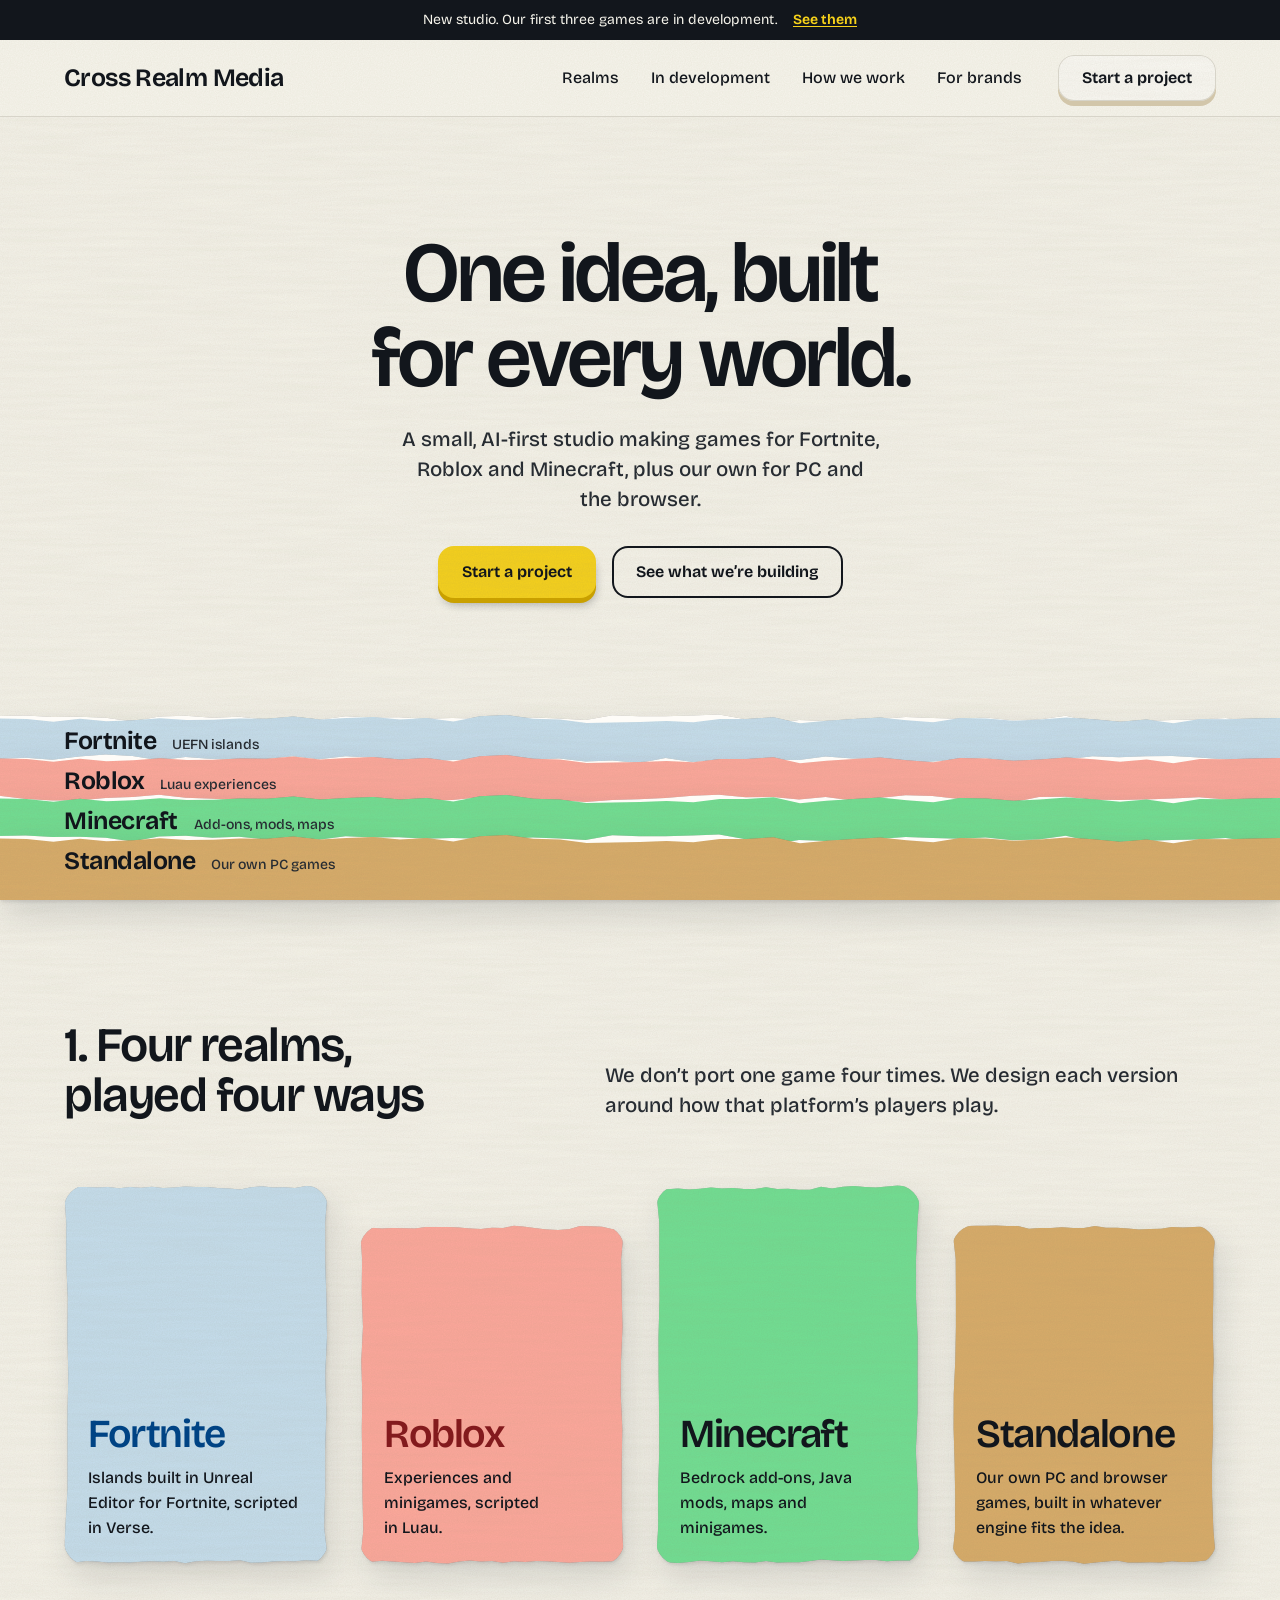
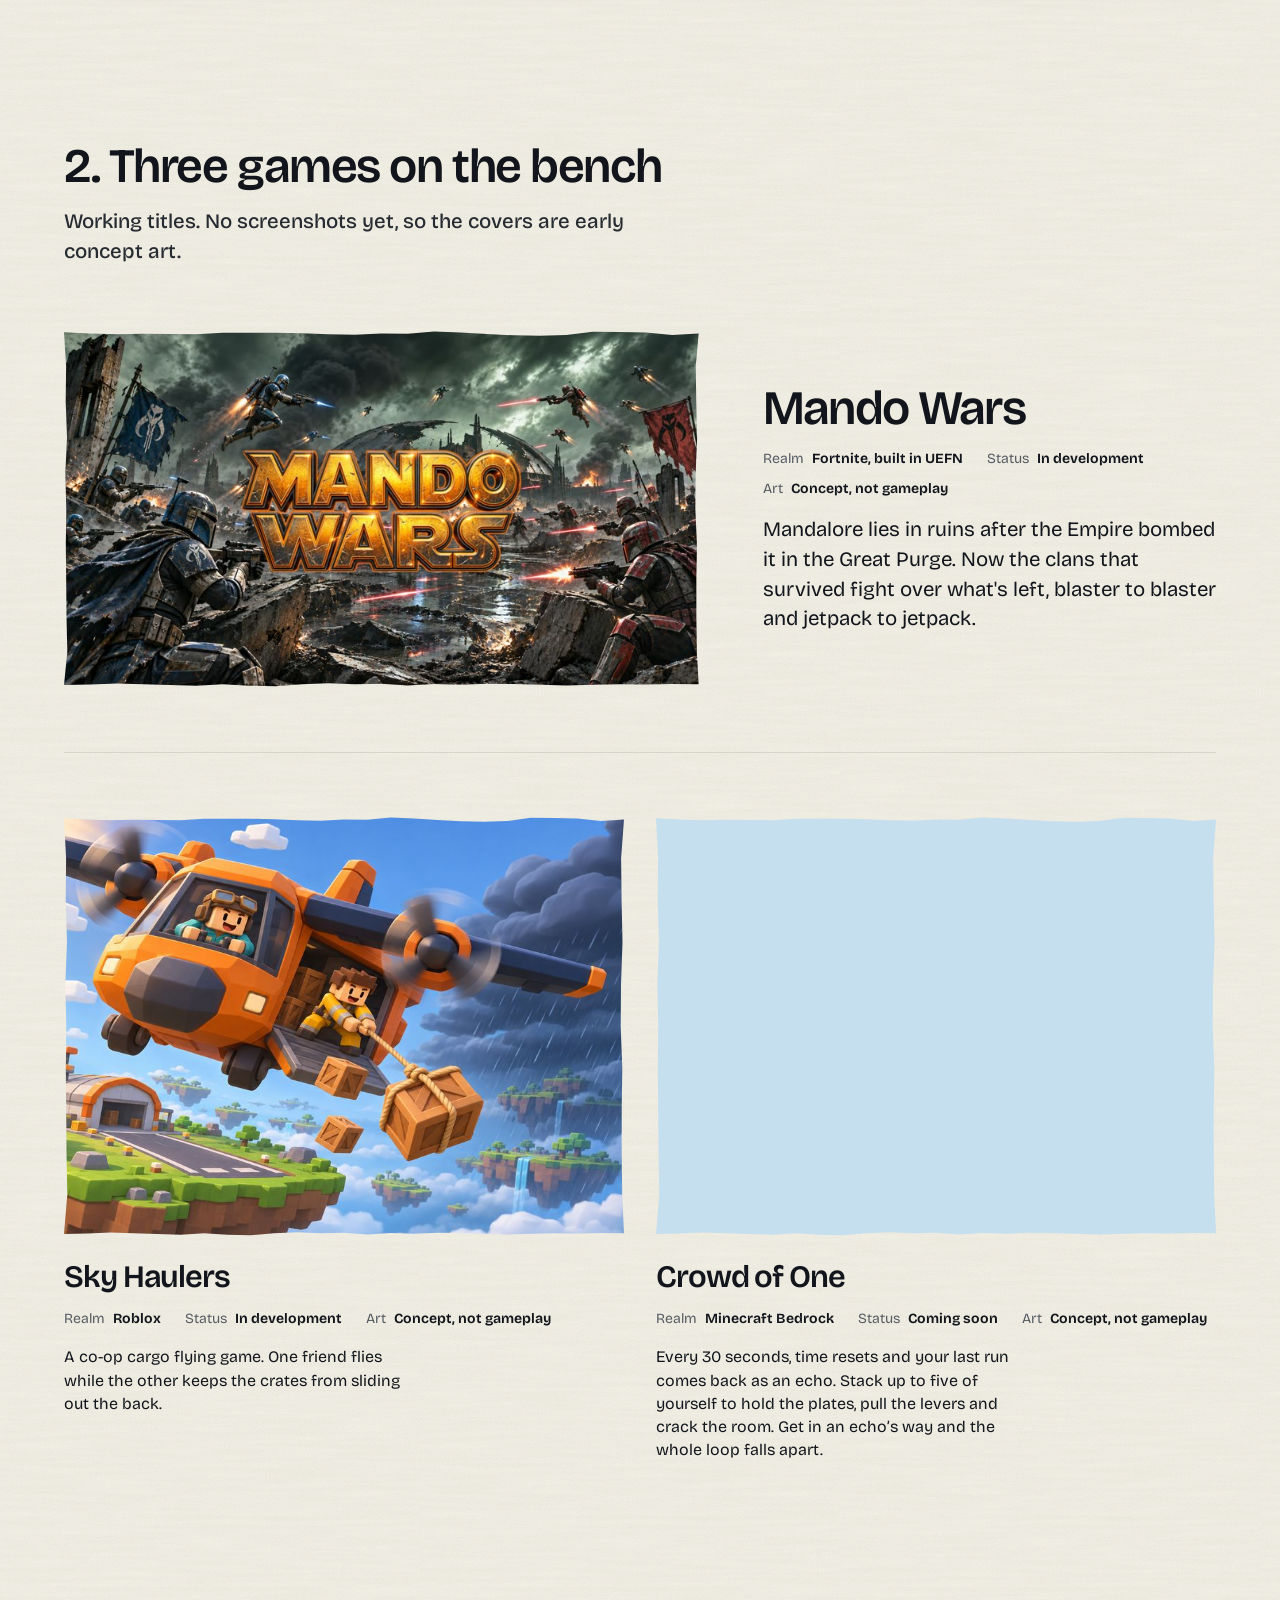
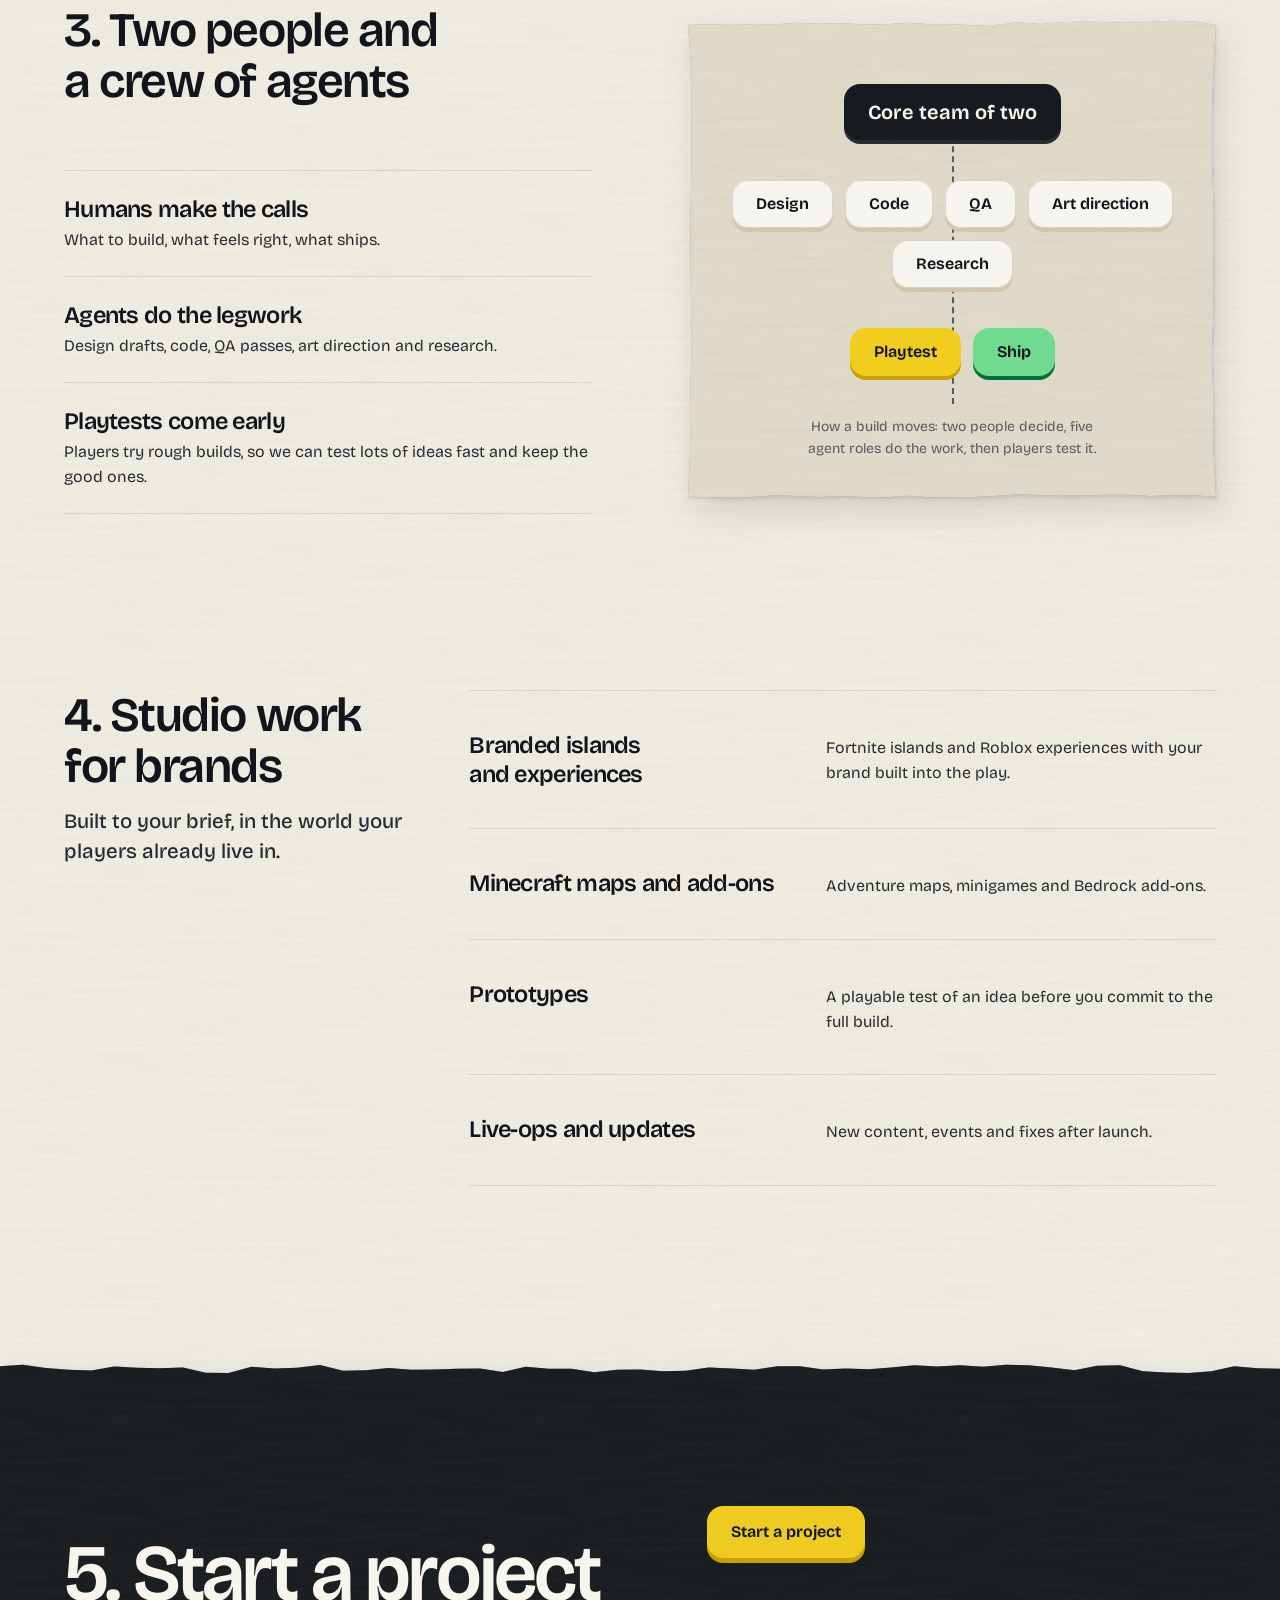
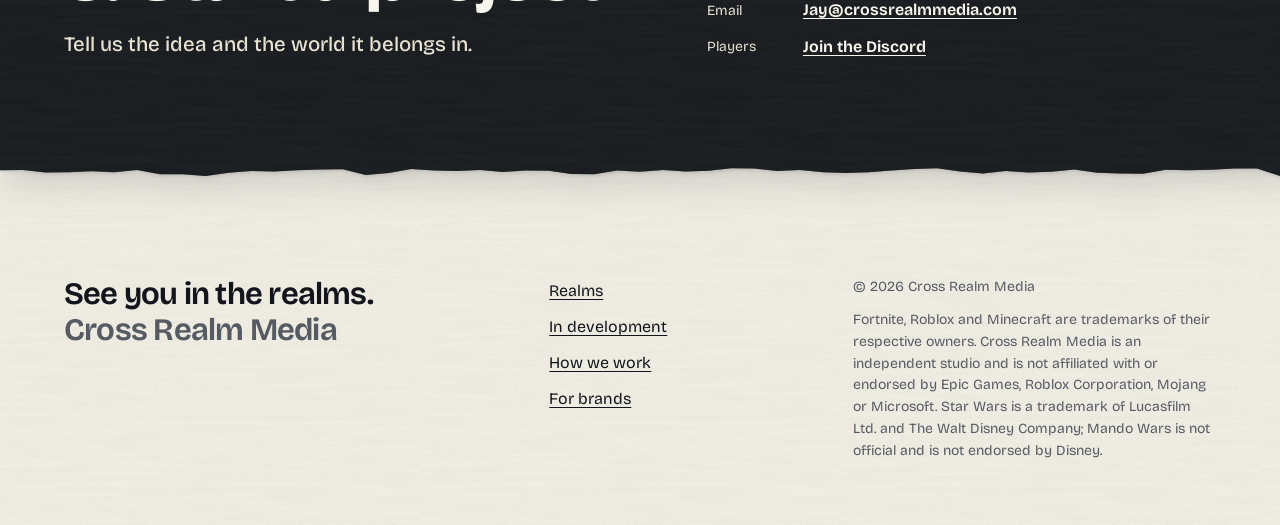
==== commit 4f452279: "Add files via upload copy update" ====
--- a/index.html
+++ b/index.html
@@ -54,7 +54,7 @@
         <li class="stratum stratum--fortnite"><a href="#realm-fortnite"><span class="stratum__name">Fortnite</span><span class="stratum__note">UEFN islands</span></a></li>
         <li class="stratum stratum--roblox"><a href="#realm-roblox"><span class="stratum__name">Roblox</span><span class="stratum__note">Luau experiences</span></a></li>
         <li class="stratum stratum--minecraft"><a href="#realm-minecraft"><span class="stratum__name">Minecraft</span><span class="stratum__note">Add-ons, mods, maps</span></a></li>
-        <li class="stratum stratum--standalone"><a href="#realm-standalone"><span class="stratum__name">Standalone</span><span class="stratum__note">Our own Godot games</span></a></li>
+        <li class="stratum stratum--standalone"><a href="#realm-standalone"><span class="stratum__name">Standalone</span><span class="stratum__note">Our own PC games</span></a></li>
       </ul>
     </section>
 
@@ -84,7 +84,7 @@
           <li class="realm realm--standalone" id="realm-standalone" data-reveal style="--i:3">
             <span class="realm__paper" aria-hidden="true"></span>
             <h3 class="realm__name">Standalone</h3>
-            <p>Our own PC and browser games in Godot, on itch.io first, then Steam.</p>
+            <p>Our own PC and browser games, built in whatever engine fits the idea.</p>
           </li>
         </ul>
       </div>
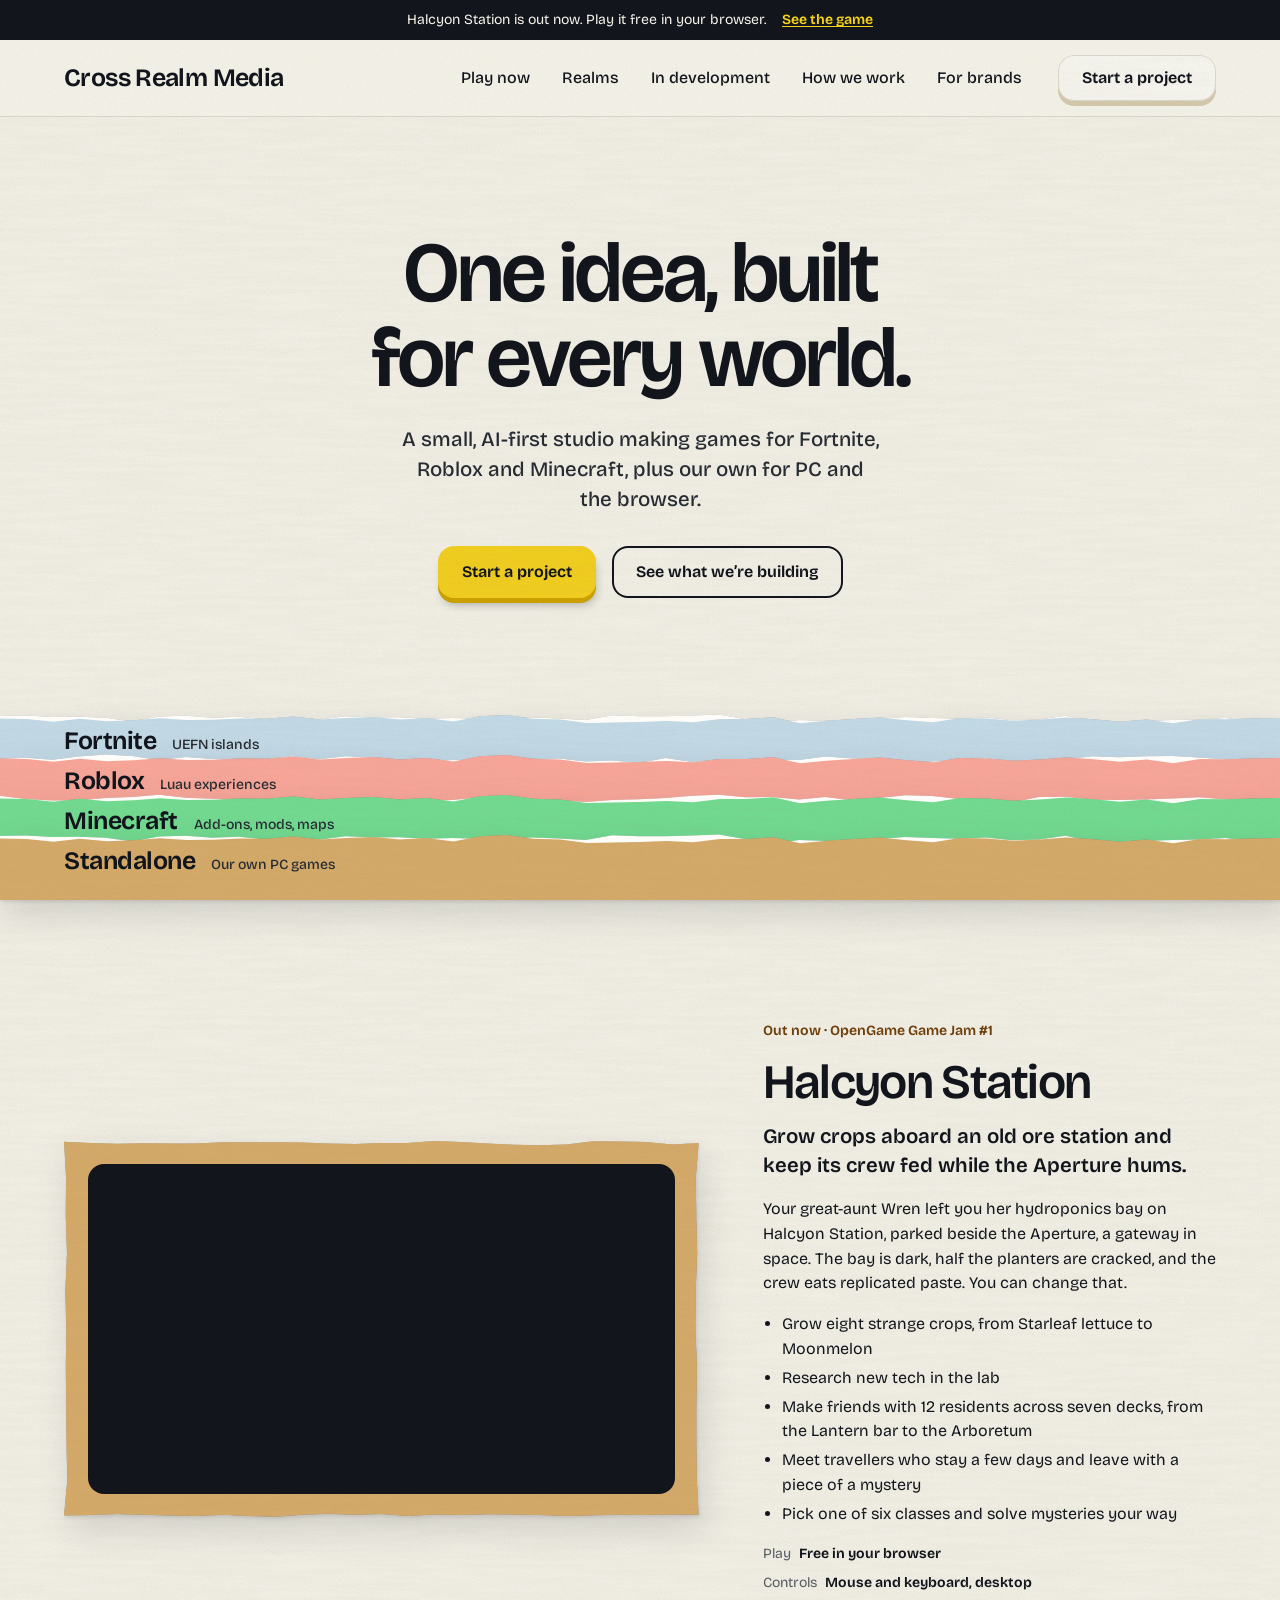
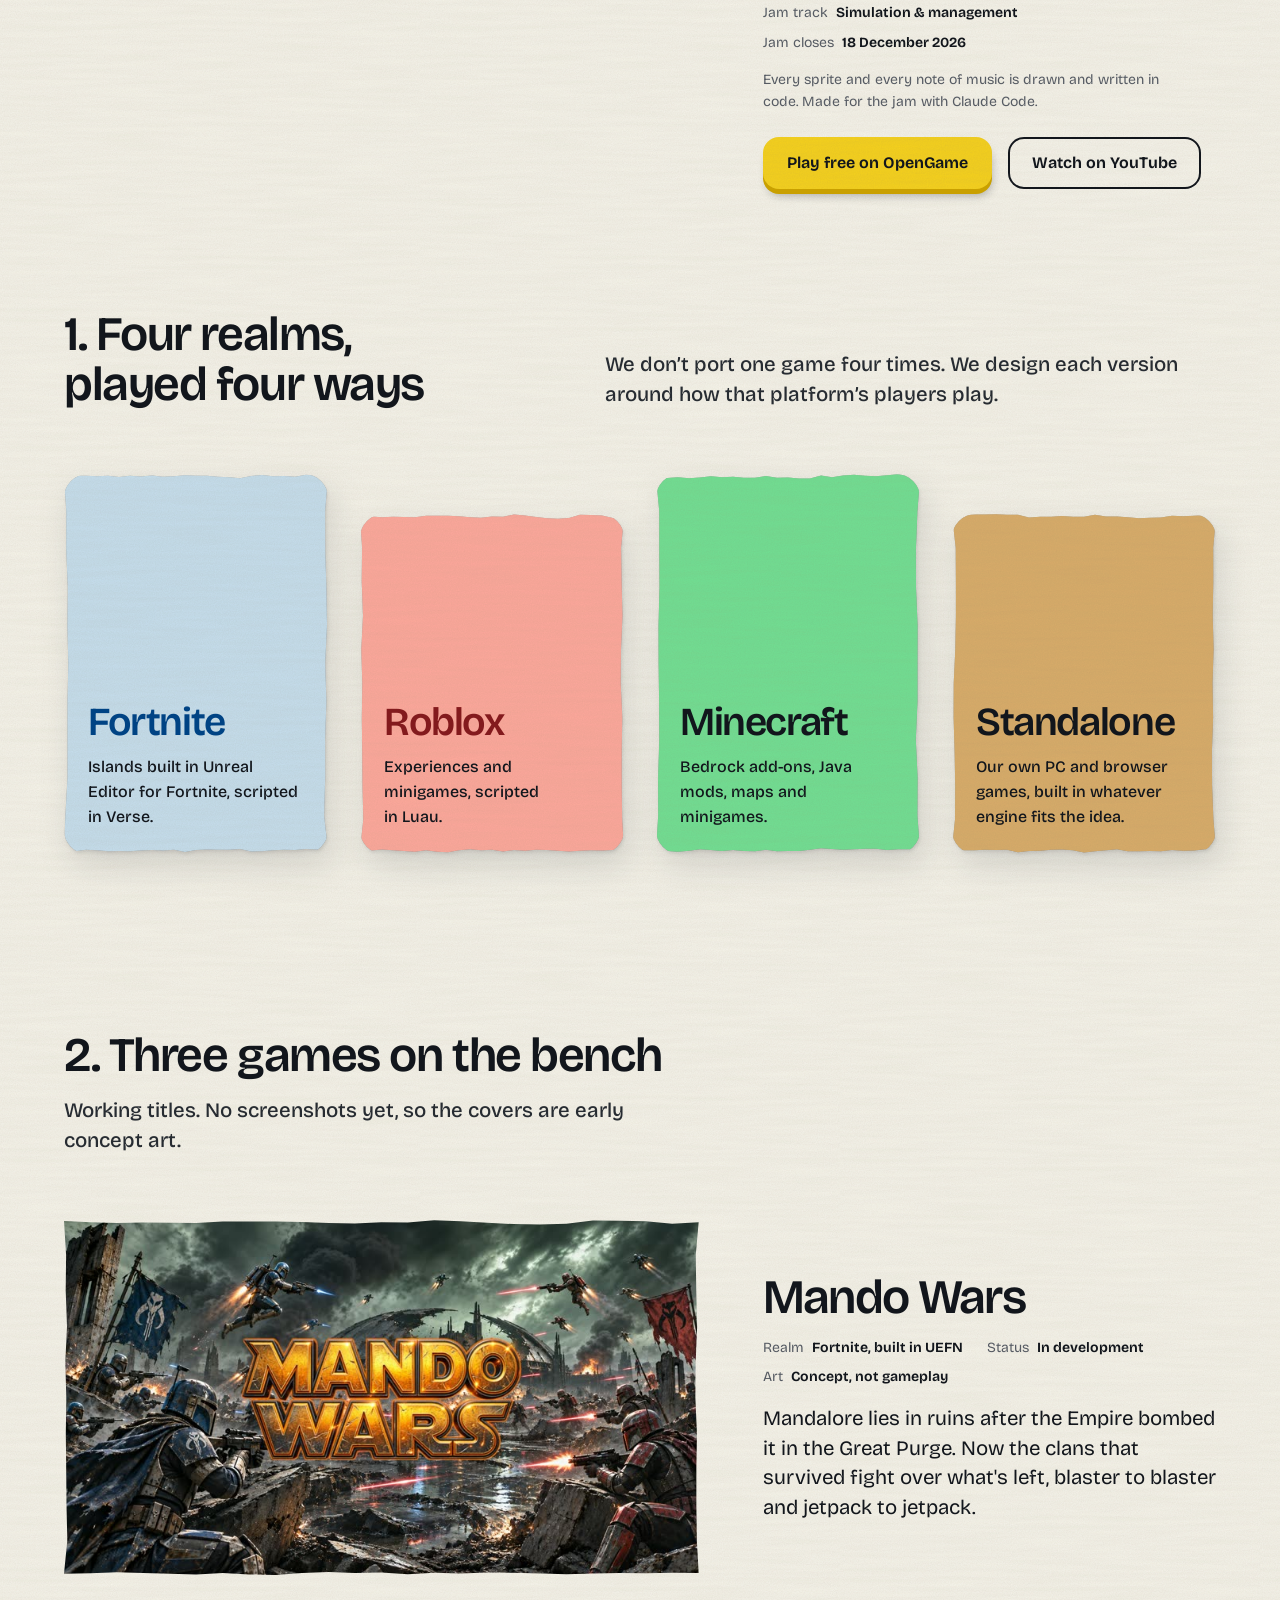
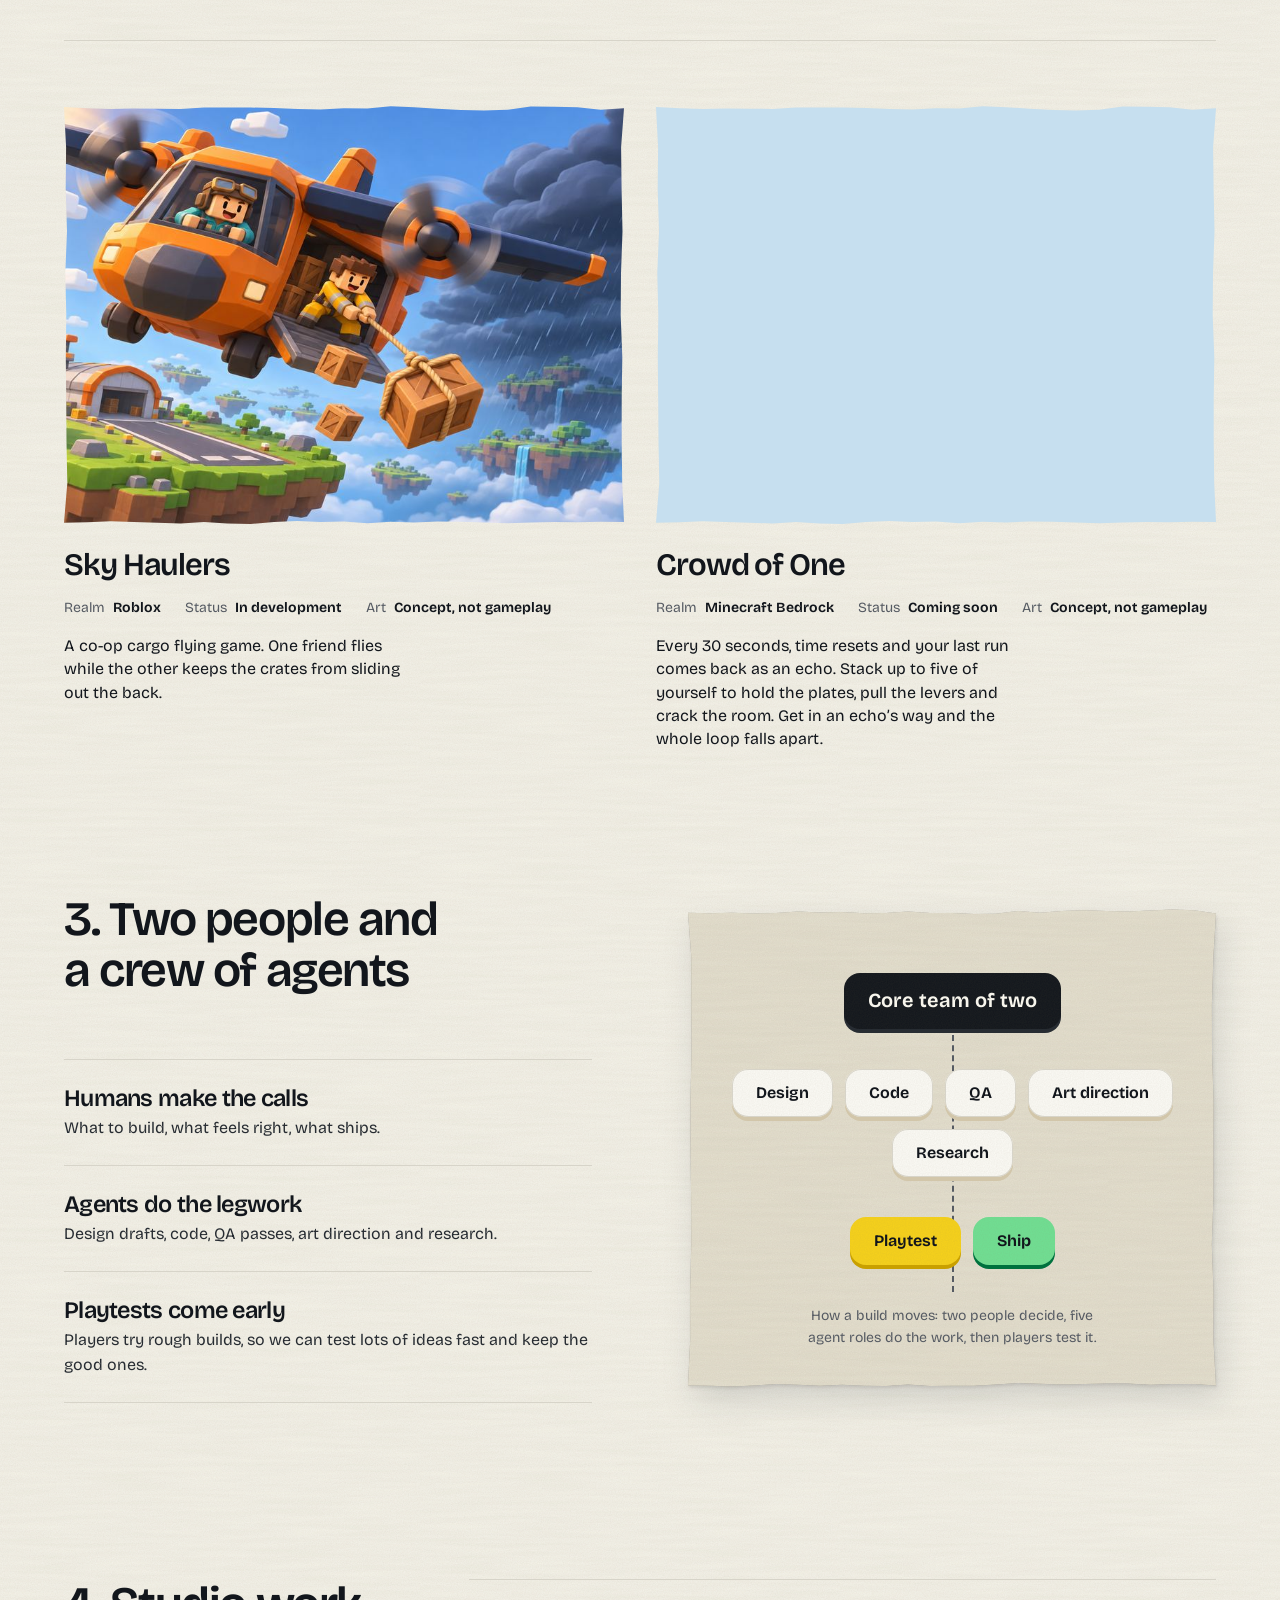
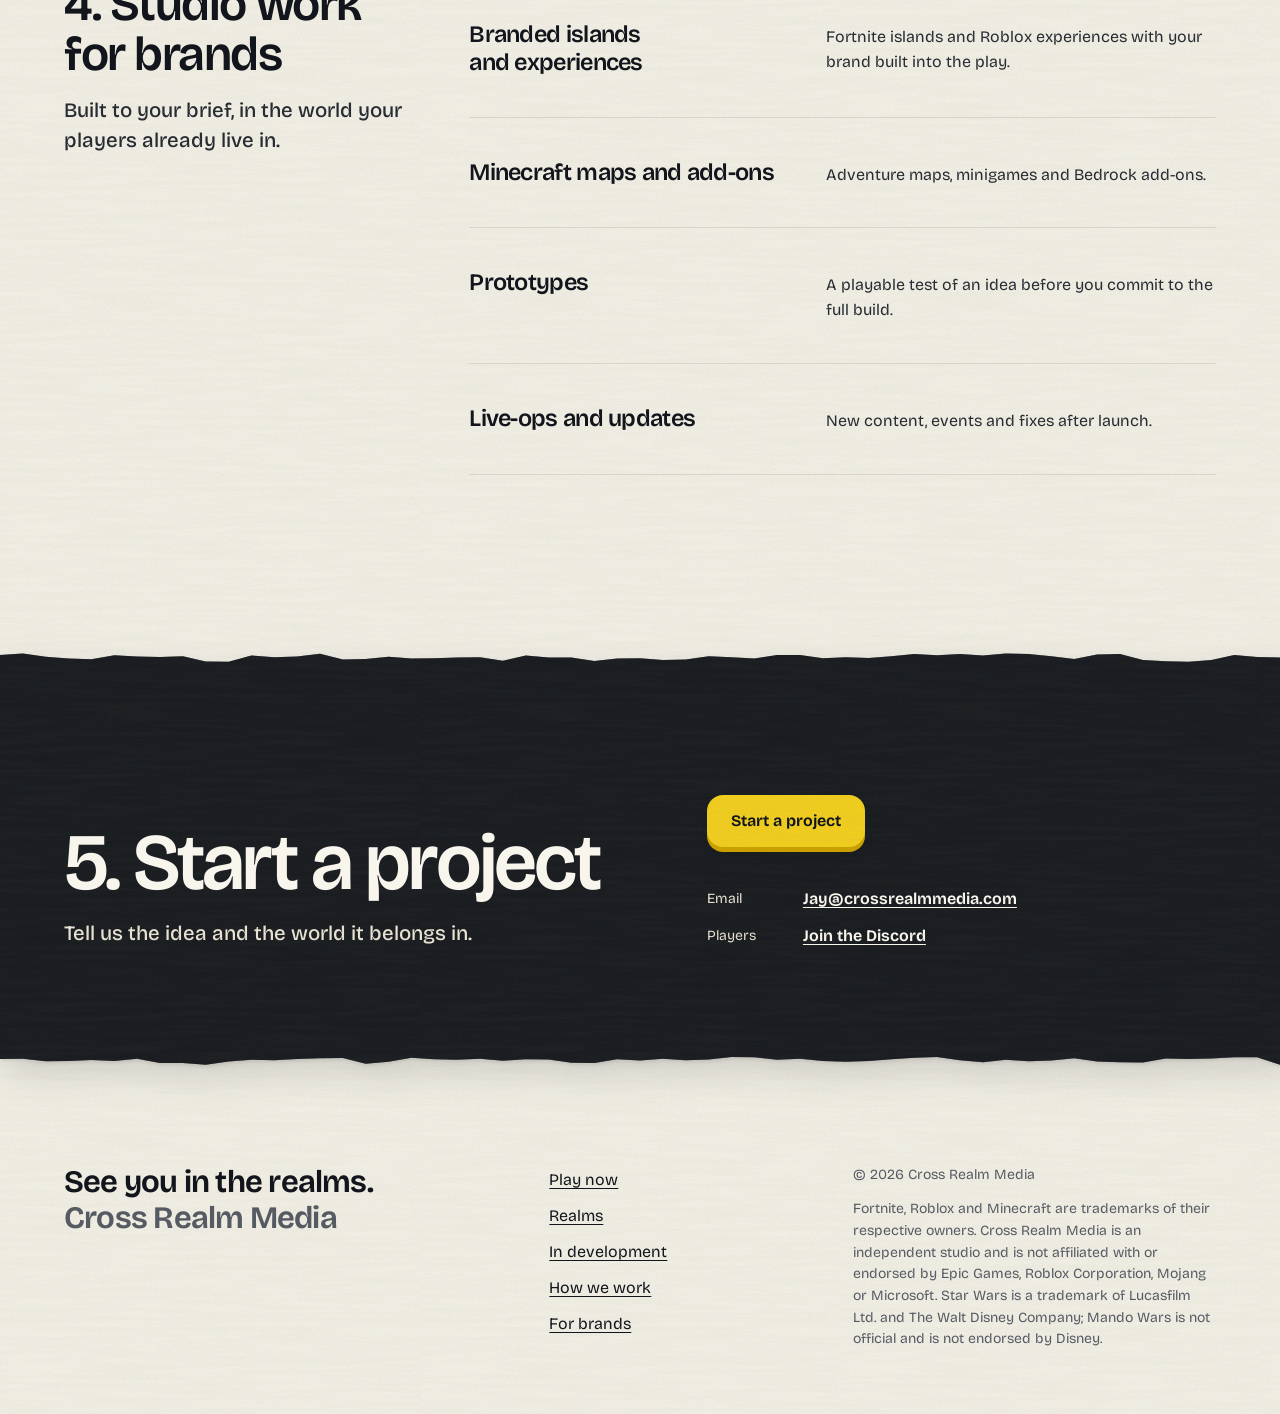
==== commit 73daffc2: "Add files via upload site update halcyon station" ====
--- a/index.html
+++ b/index.html
@@ -1,235 +1,272 @@
-<!doctype html>
-<html lang="en">
-<head>
-  <meta charset="utf-8">
-  <meta name="viewport" content="width=device-width, initial-scale=1">
-  <title>Cross Realm Media, an AI-first game studio</title>
-  <meta name="description" content="Cross Realm Media builds one idea natively for Fortnite, Roblox, Minecraft and our own PC and browser games.">
-  <meta name="theme-color" content="#f8f5ec">
-  <link rel="preconnect" href="https://fonts.googleapis.com">
-  <link rel="preconnect" href="https://fonts.gstatic.com" crossorigin>
-  <link href="https://fonts.googleapis.com/css2?family=Bricolage+Grotesque:opsz,wght@12..96,500;12..96,650&display=swap" rel="stylesheet">
-  <link rel="stylesheet" href="styles.css">
-  <script>document.documentElement.classList.add('js');</script>
-</head>
-<body>
-  <a class="skip" href="#main">Skip to content</a>
-
-  <div class="banner">
-    <div class="container banner__inner">
-      <p>New studio. Our first three games are in development.</p>
-      <a href="#building">See them</a>
-    </div>
-  </div>
-
-  <header class="bar" data-bar>
-    <div class="container bar__inner">
-      <a class="wordmark" href="#top" aria-label="Cross Realm Media, back to top">Cross Realm Media</a>
-      <nav class="nav" aria-label="Main">
-        <button class="nav__toggle" type="button" aria-expanded="false" aria-controls="nav-list" data-nav-toggle>Menu</button>
-        <ul class="nav__list" id="nav-list">
-          <li><a href="#realms">Realms</a></li>
-          <li><a href="#building">In development</a></li>
-          <li><a href="#how">How we work</a></li>
-          <li><a href="#brands">For brands</a></li>
-          <li class="nav__extra"><a href="#contact">Start a project</a></li>
-        </ul>
-      </nav>
-      <a class="btn btn--card bar__cta" href="#contact">Start a project</a>
-    </div>
-  </header>
-
-  <main id="main">
-    <!-- Hero: Corridor posture, the four realms as torn paper strata beneath one idea -->
-    <section class="hero" id="top" aria-labelledby="hero-title">
-      <div class="container hero__text">
-        <h1 id="hero-title">One idea, built for every world.</h1>
-        <p class="lead">A small, AI-first studio making games for Fortnite, Roblox and Minecraft, plus our own for PC and the browser.</p>
-        <div class="hero__actions">
-          <a class="btn btn--primary" href="#contact">Start a project</a>
-          <a class="btn btn--quiet" href="#building">See what we’re building</a>
-        </div>
-      </div>
-      <ul class="strata" aria-label="The four realms">
-        <li class="stratum stratum--fortnite"><a href="#realm-fortnite"><span class="stratum__name">Fortnite</span><span class="stratum__note">UEFN islands</span></a></li>
-        <li class="stratum stratum--roblox"><a href="#realm-roblox"><span class="stratum__name">Roblox</span><span class="stratum__note">Luau experiences</span></a></li>
-        <li class="stratum stratum--minecraft"><a href="#realm-minecraft"><span class="stratum__name">Minecraft</span><span class="stratum__note">Add-ons, mods, maps</span></a></li>
-        <li class="stratum stratum--standalone"><a href="#realm-standalone"><span class="stratum__name">Standalone</span><span class="stratum__note">Our own PC games</span></a></li>
-      </ul>
-    </section>
-
-    <!-- 1. Realms -->
-    <section class="section realms" id="realms" aria-labelledby="realms-title">
-      <div class="container">
-        <div class="head head--split">
-          <h2 id="realms-title">1. Four realms, played four ways</h2>
-          <p class="lead">We don’t port one game four times. We design each version around how that platform’s players play.</p>
-        </div>
-        <ul class="realm-grid">
-          <li class="realm realm--fortnite" id="realm-fortnite" data-reveal style="--i:0">
-            <span class="realm__paper" aria-hidden="true"></span>
-            <h3 class="realm__name">Fortnite</h3>
-            <p>Islands built in Unreal Editor for Fortnite, scripted in Verse.</p>
-          </li>
-          <li class="realm realm--roblox" id="realm-roblox" data-reveal style="--i:1">
-            <span class="realm__paper" aria-hidden="true"></span>
-            <h3 class="realm__name">Roblox</h3>
-            <p>Experiences and minigames, scripted in Luau.</p>
-          </li>
-          <li class="realm realm--minecraft" id="realm-minecraft" data-reveal style="--i:2">
-            <span class="realm__paper" aria-hidden="true"></span>
-            <h3 class="realm__name">Minecraft</h3>
-            <p>Bedrock add-ons, Java mods, maps and minigames.</p>
-          </li>
-          <li class="realm realm--standalone" id="realm-standalone" data-reveal style="--i:3">
-            <span class="realm__paper" aria-hidden="true"></span>
-            <h3 class="realm__name">Standalone</h3>
-            <p>Our own PC and browser games, built in whatever engine fits the idea.</p>
-          </li>
-        </ul>
-      </div>
-    </section>
-
-    <!-- 2. In development: an index of projects, the lead one opened -->
-    <section class="section building" id="building" aria-labelledby="building-title">
-      <div class="container">
-        <div class="head">
-          <h2 id="building-title">2. Three games on the bench</h2>
-          <p class="lead">Working titles. No screenshots yet, so the covers are early concept art.</p>
-        </div>
-
-        <article class="project project--lead">
-          <figure class="cover cover--art cover--wide">
-            <img src="img/mando-wars-keyart.jpg" srcset="img/mando-wars-keyart-800.jpg 800w, img/mando-wars-keyart.jpg 1600w" sizes="(max-width: 60rem) 92vw, 55vw" width="1600" height="900" loading="lazy" decoding="async" alt="Key art for Mando Wars: armored Mandalorian warriors in blue and in red trade blaster fire across a bombed-out city under a smoking green sky. Jetpack fighters streak overhead, torn clan banners fly on both sides, and the gold title Mando Wars sits in the middle.">
-          </figure>
-          <div class="project__text">
-            <h3 class="project__title">Mando Wars</h3>
-            <dl class="facts">
-              <div><dt>Realm</dt><dd>Fortnite, built in UEFN</dd></div>
-              <div><dt>Status</dt><dd>In development</dd></div>
-              <div><dt>Art</dt><dd>Concept, not gameplay</dd></div>
-            </dl>
-            <p>Mandalore lies in ruins after the Empire bombed it in the Great Purge. Now the clans that survived fight over what's left, blaster to blaster and jetpack to jetpack.</p>
-          </div>
-        </article>
-
-        <div class="project-pair">
-          <article class="project">
-            <figure class="cover cover--art">
-              <img src="img/sky-haulers-keyart.jpg" srcset="img/sky-haulers-keyart-800.jpg 800w, img/sky-haulers-keyart.jpg 1200w" sizes="(max-width: 60rem) 92vw, 30vw" width="1200" height="900" loading="lazy" decoding="async" alt="Concept art for Sky Haulers: an orange block-built cargo plane flies over floating islands with its back ramp open. One crew member hauls on a rope as crates tumble out, the pilot grins in the cockpit, and a storm rolls in behind.">
-            </figure>
-            <div class="project__text">
-              <h3 class="project__title">Sky Haulers</h3>
-              <dl class="facts">
-                <div><dt>Realm</dt><dd>Roblox</dd></div>
-                <div><dt>Status</dt><dd>In development</dd></div>
-                <div><dt>Art</dt><dd>Concept, not gameplay</dd></div>
-              </dl>
-              <p>A co-op cargo flying game. One friend flies while the other keeps the crates from sliding out the back.</p>
-            </div>
-          </article>
-          <article class="project" id="crowd-of-one">
-            <figure class="cover cover--art">
-              <img src="img/crowd-of-one-keyart.jpg" srcset="img/crowd-of-one-keyart-800.jpg 800w, img/crowd-of-one-keyart.jpg 1200w" sizes="(max-width: 60rem) 92vw, 30vw" width="1200" height="900" loading="lazy" decoding="async" alt="Concept art for Crowd of One: in a block-built stone vault, a player in an orange hood runs for a chest of gold while four glowing green copies of them help. One stands on a pressure plate, one pulls a lever, one holds up the iron gate and one waits on a ledge plate, with glowing footprints showing each one's path.">
-            </figure>
-            <div class="project__text">
-              <h3 class="project__title">Crowd of One</h3>
-              <dl class="facts">
-                <div><dt>Realm</dt><dd>Minecraft Bedrock</dd></div>
-                <div><dt>Status</dt><dd>Coming soon</dd></div>
-                <div><dt>Art</dt><dd>Concept, not gameplay</dd></div>
-              </dl>
-              <p>Every 30 seconds, time resets and your last run comes back as an echo. Stack up to five of yourself to hold the plates, pull the levers and crack the room. Get in an echo’s way and the whole loop falls apart.</p>
-            </div>
-          </article>
-        </div>
-      </div>
-    </section>
-
-    <!-- 3. How we work: a diagram of the real crew -->
-    <section class="section how" id="how" aria-labelledby="how-title">
-      <div class="container how__grid">
-        <div class="how__text">
-          <h2 id="how-title">3. Two people and a crew of agents</h2>
-          <ol class="principles">
-            <li><h3>Humans make the calls</h3><p>What to build, what feels right, what ships.</p></li>
-            <li><h3>Agents do the legwork</h3><p>Design drafts, code, QA passes, art direction and research.</p></li>
-            <li><h3>Playtests come early</h3><p>Players try rough builds, so we can test lots of ideas fast and keep the good ones.</p></li>
-          </ol>
-        </div>
-        <figure class="crew diagram" aria-labelledby="crew-cap">
-          <div class="crew__humans">
-            <span class="chip chip--ink">Core team of two</span>
-          </div>
-          <ul class="crew__agents" aria-label="Agent crew">
-            <li class="chip">Design</li>
-            <li class="chip">Code</li>
-            <li class="chip">QA</li>
-            <li class="chip">Art direction</li>
-            <li class="chip">Research</li>
-          </ul>
-          <div class="crew__out">
-            <span class="chip chip--pear">Playtest</span>
-            <span class="chip chip--mint">Ship</span>
-          </div>
-          <figcaption id="crew-cap">How a build moves: two people decide, five agent roles do the work, then players test it.</figcaption>
-        </figure>
-      </div>
-    </section>
-
-    <!-- 4. Services for brands -->
-    <section class="section brands" id="brands" aria-labelledby="brands-title">
-      <div class="container brands__grid">
-        <div class="head">
-          <h2 id="brands-title">4. Studio work for brands</h2>
-          <p class="lead">Built to your brief, in the world your players already live in.</p>
-        </div>
-        <ul class="services">
-          <li><h3>Branded islands and experiences</h3><p>Fortnite islands and Roblox experiences with your brand built into the play.</p></li>
-          <li><h3>Minecraft maps and add-ons</h3><p>Adventure maps, minigames and Bedrock add-ons.</p></li>
-          <li><h3>Prototypes</h3><p>A playable test of an idea before you commit to the full build.</p></li>
-          <li><h3>Live-ops and updates</h3><p>New content, events and fixes after launch.</p></li>
-        </ul>
-      </div>
-    </section>
-
-    <!-- 5. Contact -->
-    <section class="contact" id="contact" aria-labelledby="contact-title">
-      <div class="contact__sheet">
-        <div class="container contact__grid">
-          <div>
-            <h2 id="contact-title">5. Start a project</h2>
-            <p class="lead">Tell us the idea and the world it belongs in.</p>
-          </div>
-          <div class="contact__actions">
-            <a class="btn btn--primary" href="mailto:Jay@crossrealmmedia.com?subject=New%20project">Start a project</a>
-            <dl class="contact__details">
-              <div><dt>Email</dt><dd><a href="mailto:Jay@crossrealmmedia.com">Jay@crossrealmmedia.com</a></dd></div>
-              <!-- TODO: add the Discord invite link -->
-              <div><dt>Players</dt><dd><a href="#">Join the Discord</a></dd></div>
-            </dl>
-          </div>
-        </div>
-      </div>
-    </section>
-  </main>
-
-  <footer class="footer">
-    <div class="container footer__grid">
-      <p class="footer__signoff">See you in the realms.<br><span>Cross Realm Media</span></p>
-      <ul class="footer__links">
-        <li><a href="#realms">Realms</a></li>
-        <li><a href="#building">In development</a></li>
-        <li><a href="#how">How we work</a></li>
-        <li><a href="#brands">For brands</a></li>
-      </ul>
-      <div class="footer__legal">
-        <p>&copy; 2026 Cross Realm Media</p>
-        <p>Fortnite, Roblox and Minecraft are trademarks of their respective owners. Cross Realm Media is an independent studio and is not affiliated with or endorsed by Epic Games, Roblox Corporation, Mojang or Microsoft. Star Wars is a trademark of Lucasfilm Ltd. and The Walt Disney Company; Mando Wars is not official and is not endorsed by Disney.</p>
-      </div>
-    </div>
-  </footer>
-
-  <script src="script.js"></script>
-</body>
-</html>
+<!doctype html>
+<html lang="en">
+<head>
+  <meta charset="utf-8">
+  <meta name="viewport" content="width=device-width, initial-scale=1">
+  <title>Cross Realm Media, an AI-first game studio</title>
+  <meta name="description" content="Cross Realm Media builds one idea natively for Fortnite, Roblox, Minecraft and our own PC and browser games.">
+  <meta name="theme-color" content="#f8f5ec">
+  <link rel="preconnect" href="https://fonts.googleapis.com">
+  <link rel="preconnect" href="https://fonts.gstatic.com" crossorigin>
+  <link href="https://fonts.googleapis.com/css2?family=Bricolage+Grotesque:opsz,wght@12..96,500;12..96,650&display=swap" rel="stylesheet">
+  <link rel="stylesheet" href="styles.css">
+  <script>document.documentElement.classList.add('js');</script>
+</head>
+<body>
+  <a class="skip" href="#main">Skip to content</a>
+
+  <div class="banner">
+    <div class="container banner__inner">
+      <p>Halcyon Station is out now. Play it free in your browser.</p>
+      <a href="#play">See the game</a>
+    </div>
+  </div>
+
+  <header class="bar" data-bar>
+    <div class="container bar__inner">
+      <a class="wordmark" href="#top" aria-label="Cross Realm Media, back to top">Cross Realm Media</a>
+      <nav class="nav" aria-label="Main">
+        <button class="nav__toggle" type="button" aria-expanded="false" aria-controls="nav-list" data-nav-toggle>Menu</button>
+        <ul class="nav__list" id="nav-list">
+          <li><a href="#play">Play now</a></li>
+          <li><a href="#realms">Realms</a></li>
+          <li><a href="#building">In development</a></li>
+          <li><a href="#how">How we work</a></li>
+          <li><a href="#brands">For brands</a></li>
+          <li class="nav__extra"><a href="#contact">Start a project</a></li>
+        </ul>
+      </nav>
+      <a class="btn btn--card bar__cta" href="#contact">Start a project</a>
+    </div>
+  </header>
+
+  <main id="main">
+    <!-- Hero: Corridor posture, the four realms as torn paper strata beneath one idea -->
+    <section class="hero" id="top" aria-labelledby="hero-title">
+      <div class="container hero__text">
+        <h1 id="hero-title">One idea, built for every world.</h1>
+        <p class="lead">A small, AI-first studio making games for Fortnite, Roblox and Minecraft, plus our own for PC and the browser.</p>
+        <div class="hero__actions">
+          <a class="btn btn--primary" href="#contact">Start a project</a>
+          <a class="btn btn--quiet" href="#building">See what we’re building</a>
+        </div>
+      </div>
+      <ul class="strata" aria-label="The four realms">
+        <li class="stratum stratum--fortnite"><a href="#realm-fortnite"><span class="stratum__name">Fortnite</span><span class="stratum__note">UEFN islands</span></a></li>
+        <li class="stratum stratum--roblox"><a href="#realm-roblox"><span class="stratum__name">Roblox</span><span class="stratum__note">Luau experiences</span></a></li>
+        <li class="stratum stratum--minecraft"><a href="#realm-minecraft"><span class="stratum__name">Minecraft</span><span class="stratum__note">Add-ons, mods, maps</span></a></li>
+        <li class="stratum stratum--standalone"><a href="#realm-standalone"><span class="stratum__name">Standalone</span><span class="stratum__note">Our own PC games</span></a></li>
+      </ul>
+    </section>
+
+    <!-- Out now: Halcyon Station, OpenGame Game Jam #1 entry -->
+    <section class="section play" id="play" aria-labelledby="play-title">
+      <div class="container play__grid">
+        <div class="play__media">
+          <div class="play__video">
+            <iframe src="https://www.youtube-nocookie.com/embed/bXu6uMWh6sw?rel=0" title="Halcyon Station trailer" loading="lazy" allow="accelerometer; clipboard-write; encrypted-media; gyroscope; picture-in-picture; web-share" referrerpolicy="strict-origin-when-cross-origin" allowfullscreen></iframe>
+          </div>
+        </div>
+        <div class="play__text">
+          <p class="play__kicker">Out now · OpenGame Game Jam #1</p>
+          <h2 id="play-title" class="project__title">Halcyon Station</h2>
+          <p class="play__lead">Grow crops aboard an old ore station and keep its crew fed while the Aperture hums.</p>
+          <p>Your great-aunt Wren left you her hydroponics bay on Halcyon Station, parked beside the Aperture, a gateway in space. The bay is dark, half the planters are cracked, and the crew eats replicated paste. You can change that.</p>
+          <ul class="play__list">
+            <li>Grow eight strange crops, from Starleaf lettuce to Moonmelon</li>
+            <li>Research new tech in the lab</li>
+            <li>Make friends with 12 residents across seven decks, from the Lantern bar to the Arboretum</li>
+            <li>Meet travellers who stay a few days and leave with a piece of a mystery</li>
+            <li>Pick one of six classes and solve mysteries your way</li>
+          </ul>
+          <dl class="facts">
+            <div><dt>Play</dt><dd>Free in your browser</dd></div>
+            <div><dt>Controls</dt><dd>Mouse and keyboard, desktop</dd></div>
+            <div><dt>Jam track</dt><dd>Simulation &amp; management</dd></div>
+            <div><dt>Jam closes</dt><dd>18 December 2026</dd></div>
+          </dl>
+          <p class="play__note">Every sprite and every note of music is drawn and written in code. Made for the jam with Claude Code.</p>
+          <div class="play__actions">
+            <a class="btn btn--primary" href="https://opengame.io/@CrossRealmMedia/halcyon-station" target="_blank" rel="noopener">Play free on OpenGame<span class="visually-hidden"> (opens in a new tab)</span></a>
+            <a class="btn btn--quiet" href="https://youtu.be/bXu6uMWh6sw" target="_blank" rel="noopener">Watch on YouTube<span class="visually-hidden"> (opens in a new tab)</span></a>
+          </div>
+        </div>
+      </div>
+    </section>
+
+    <!-- 1. Realms -->
+    <section class="section realms" id="realms" aria-labelledby="realms-title">
+      <div class="container">
+        <div class="head head--split">
+          <h2 id="realms-title">1. Four realms, played four ways</h2>
+          <p class="lead">We don’t port one game four times. We design each version around how that platform’s players play.</p>
+        </div>
+        <ul class="realm-grid">
+          <li class="realm realm--fortnite" id="realm-fortnite" data-reveal style="--i:0">
+            <span class="realm__paper" aria-hidden="true"></span>
+            <h3 class="realm__name">Fortnite</h3>
+            <p>Islands built in Unreal Editor for Fortnite, scripted in Verse.</p>
+          </li>
+          <li class="realm realm--roblox" id="realm-roblox" data-reveal style="--i:1">
+            <span class="realm__paper" aria-hidden="true"></span>
+            <h3 class="realm__name">Roblox</h3>
+            <p>Experiences and minigames, scripted in Luau.</p>
+          </li>
+          <li class="realm realm--minecraft" id="realm-minecraft" data-reveal style="--i:2">
+            <span class="realm__paper" aria-hidden="true"></span>
+            <h3 class="realm__name">Minecraft</h3>
+            <p>Bedrock add-ons, Java mods, maps and minigames.</p>
+          </li>
+          <li class="realm realm--standalone" id="realm-standalone" data-reveal style="--i:3">
+            <span class="realm__paper" aria-hidden="true"></span>
+            <h3 class="realm__name">Standalone</h3>
+            <p>Our own PC and browser games, built in whatever engine fits the idea.</p>
+          </li>
+        </ul>
+      </div>
+    </section>
+
+    <!-- 2. In development: an index of projects, the lead one opened -->
+    <section class="section building" id="building" aria-labelledby="building-title">
+      <div class="container">
+        <div class="head">
+          <h2 id="building-title">2. Three games on the bench</h2>
+          <p class="lead">Working titles. No screenshots yet, so the covers are early concept art.</p>
+        </div>
+
+        <article class="project project--lead">
+          <figure class="cover cover--art cover--wide">
+            <img src="img/mando-wars-keyart.jpg" srcset="img/mando-wars-keyart-800.jpg 800w, img/mando-wars-keyart.jpg 1600w" sizes="(max-width: 60rem) 92vw, 55vw" width="1600" height="900" loading="lazy" decoding="async" alt="Key art for Mando Wars: armored Mandalorian warriors in blue and in red trade blaster fire across a bombed-out city under a smoking green sky. Jetpack fighters streak overhead, torn clan banners fly on both sides, and the gold title Mando Wars sits in the middle.">
+          </figure>
+          <div class="project__text">
+            <h3 class="project__title">Mando Wars</h3>
+            <dl class="facts">
+              <div><dt>Realm</dt><dd>Fortnite, built in UEFN</dd></div>
+              <div><dt>Status</dt><dd>In development</dd></div>
+              <div><dt>Art</dt><dd>Concept, not gameplay</dd></div>
+            </dl>
+            <p>Mandalore lies in ruins after the Empire bombed it in the Great Purge. Now the clans that survived fight over what's left, blaster to blaster and jetpack to jetpack.</p>
+          </div>
+        </article>
+
+        <div class="project-pair">
+          <article class="project">
+            <figure class="cover cover--art">
+              <img src="img/sky-haulers-keyart.jpg" srcset="img/sky-haulers-keyart-800.jpg 800w, img/sky-haulers-keyart.jpg 1200w" sizes="(max-width: 60rem) 92vw, 30vw" width="1200" height="900" loading="lazy" decoding="async" alt="Concept art for Sky Haulers: an orange block-built cargo plane flies over floating islands with its back ramp open. One crew member hauls on a rope as crates tumble out, the pilot grins in the cockpit, and a storm rolls in behind.">
+            </figure>
+            <div class="project__text">
+              <h3 class="project__title">Sky Haulers</h3>
+              <dl class="facts">
+                <div><dt>Realm</dt><dd>Roblox</dd></div>
+                <div><dt>Status</dt><dd>In development</dd></div>
+                <div><dt>Art</dt><dd>Concept, not gameplay</dd></div>
+              </dl>
+              <p>A co-op cargo flying game. One friend flies while the other keeps the crates from sliding out the back.</p>
+            </div>
+          </article>
+          <article class="project" id="crowd-of-one">
+            <figure class="cover cover--art">
+              <img src="img/crowd-of-one-keyart.jpg" srcset="img/crowd-of-one-keyart-800.jpg 800w, img/crowd-of-one-keyart.jpg 1200w" sizes="(max-width: 60rem) 92vw, 30vw" width="1200" height="900" loading="lazy" decoding="async" alt="Concept art for Crowd of One: in a block-built stone vault, a player in an orange hood runs for a chest of gold while four glowing green copies of them help. One stands on a pressure plate, one pulls a lever, one holds up the iron gate and one waits on a ledge plate, with glowing footprints showing each one's path.">
+            </figure>
+            <div class="project__text">
+              <h3 class="project__title">Crowd of One</h3>
+              <dl class="facts">
+                <div><dt>Realm</dt><dd>Minecraft Bedrock</dd></div>
+                <div><dt>Status</dt><dd>Coming soon</dd></div>
+                <div><dt>Art</dt><dd>Concept, not gameplay</dd></div>
+              </dl>
+              <p>Every 30 seconds, time resets and your last run comes back as an echo. Stack up to five of yourself to hold the plates, pull the levers and crack the room. Get in an echo’s way and the whole loop falls apart.</p>
+            </div>
+          </article>
+        </div>
+      </div>
+    </section>
+
+    <!-- 3. How we work: a diagram of the real crew -->
+    <section class="section how" id="how" aria-labelledby="how-title">
+      <div class="container how__grid">
+        <div class="how__text">
+          <h2 id="how-title">3. Two people and a crew of agents</h2>
+          <ol class="principles">
+            <li><h3>Humans make the calls</h3><p>What to build, what feels right, what ships.</p></li>
+            <li><h3>Agents do the legwork</h3><p>Design drafts, code, QA passes, art direction and research.</p></li>
+            <li><h3>Playtests come early</h3><p>Players try rough builds, so we can test lots of ideas fast and keep the good ones.</p></li>
+          </ol>
+        </div>
+        <figure class="crew diagram" aria-labelledby="crew-cap">
+          <div class="crew__humans">
+            <span class="chip chip--ink">Core team of two</span>
+          </div>
+          <ul class="crew__agents" aria-label="Agent crew">
+            <li class="chip">Design</li>
+            <li class="chip">Code</li>
+            <li class="chip">QA</li>
+            <li class="chip">Art direction</li>
+            <li class="chip">Research</li>
+          </ul>
+          <div class="crew__out">
+            <span class="chip chip--pear">Playtest</span>
+            <span class="chip chip--mint">Ship</span>
+          </div>
+          <figcaption id="crew-cap">How a build moves: two people decide, five agent roles do the work, then players test it.</figcaption>
+        </figure>
+      </div>
+    </section>
+
+    <!-- 4. Services for brands -->
+    <section class="section brands" id="brands" aria-labelledby="brands-title">
+      <div class="container brands__grid">
+        <div class="head">
+          <h2 id="brands-title">4. Studio work for brands</h2>
+          <p class="lead">Built to your brief, in the world your players already live in.</p>
+        </div>
+        <ul class="services">
+          <li><h3>Branded islands and experiences</h3><p>Fortnite islands and Roblox experiences with your brand built into the play.</p></li>
+          <li><h3>Minecraft maps and add-ons</h3><p>Adventure maps, minigames and Bedrock add-ons.</p></li>
+          <li><h3>Prototypes</h3><p>A playable test of an idea before you commit to the full build.</p></li>
+          <li><h3>Live-ops and updates</h3><p>New content, events and fixes after launch.</p></li>
+        </ul>
+      </div>
+    </section>
+
+    <!-- 5. Contact -->
+    <section class="contact" id="contact" aria-labelledby="contact-title">
+      <div class="contact__sheet">
+        <div class="container contact__grid">
+          <div>
+            <h2 id="contact-title">5. Start a project</h2>
+            <p class="lead">Tell us the idea and the world it belongs in.</p>
+          </div>
+          <div class="contact__actions">
+            <a class="btn btn--primary" href="mailto:Jay@crossrealmmedia.com?subject=New%20project">Start a project</a>
+            <dl class="contact__details">
+              <div><dt>Email</dt><dd><a href="mailto:Jay@crossrealmmedia.com">Jay@crossrealmmedia.com</a></dd></div>
+              <!-- TODO: add the Discord invite link -->
+              <div><dt>Players</dt><dd><a href="#">Join the Discord</a></dd></div>
+            </dl>
+          </div>
+        </div>
+      </div>
+    </section>
+  </main>
+
+  <footer class="footer">
+    <div class="container footer__grid">
+      <p class="footer__signoff">See you in the realms.<br><span>Cross Realm Media</span></p>
+      <ul class="footer__links">
+        <li><a href="#play">Play now</a></li>
+        <li><a href="#realms">Realms</a></li>
+        <li><a href="#building">In development</a></li>
+        <li><a href="#how">How we work</a></li>
+        <li><a href="#brands">For brands</a></li>
+      </ul>
+      <div class="footer__legal">
+        <p>&copy; 2026 Cross Realm Media</p>
+        <p>Fortnite, Roblox and Minecraft are trademarks of their respective owners. Cross Realm Media is an independent studio and is not affiliated with or endorsed by Epic Games, Roblox Corporation, Mojang or Microsoft. Star Wars is a trademark of Lucasfilm Ltd. and The Walt Disney Company; Mando Wars is not official and is not endorsed by Disney.</p>
+      </div>
+    </div>
+  </footer>
+
+  <script src="script.js"></script>
+</body>
+</html>
--- a/styles.css
+++ b/styles.css
@@ -150,6 +150,24 @@
 .facts dt { color: var(--color-muted); }
 .facts dd { margin: 0; font-weight: 650; }
 
+/* Out now: Halcyon Station. The trailer sits on a torn sand sheet like a pinned print. */
+.play { padding-top: var(--section-gap-s); }
+.play__grid { display: grid; grid-template-columns: minmax(0, 7fr) minmax(0, 5fr); gap: var(--space-2xl); align-items: start; }
+@media (min-width: 60.01rem) { .play__media { position: sticky; top: 120px; } }
+.play__media { position: relative; isolation: isolate; padding: var(--space-lg); filter: var(--shadow-paper); }
+.play__media::before { content: ""; position: absolute; inset: 0; z-index: -1; background: var(--grain), var(--fibre), var(--realm-standalone); clip-path: var(--tear-card-b); }
+.play__video { position: relative; aspect-ratio: 16 / 9; border-radius: var(--radius-stock); overflow: hidden; background: var(--color-ink); }
+.play__video iframe { position: absolute; inset: 0; width: 100%; height: 100%; border: 0; }
+.play__text { display: grid; gap: var(--space-md); align-content: center; }
+.play__kicker { font-size: var(--text-sm); font-weight: 650; color: var(--realm-standalone-ink); }
+.play__lead { font-size: var(--text-lead); line-height: 1.45; font-weight: 600; max-width: 36ch; }
+.play__text > p:not(.play__kicker):not(.play__lead) { max-width: 46ch; }
+.play__list { display: grid; gap: var(--space-2xs); margin: 0; padding-left: 1.2em; }
+.play__note { font-size: var(--text-sm); color: var(--color-muted); }
+.play__actions { display: flex; flex-wrap: wrap; gap: var(--space-md); padding-top: var(--space-xs); }
+@media (max-width: 60rem) { .play__grid { grid-template-columns: minmax(0, 1fr); gap: var(--space-xl); } .play__media { padding: var(--space-md); } }
+@media (max-width: 34rem) { .play__actions .btn { width: 100%; } }
+
 .cover { position: relative; isolation: isolate; margin: 0; aspect-ratio: 4 / 3; filter: var(--shadow-paper); }
 .project--lead .cover { min-height: 440px; aspect-ratio: auto; }
 .cover__paper { position: absolute; inset: 0; z-index: -1; background: var(--grain), var(--fibre), var(--cover-c); clip-path: var(--tear-card-b); }
